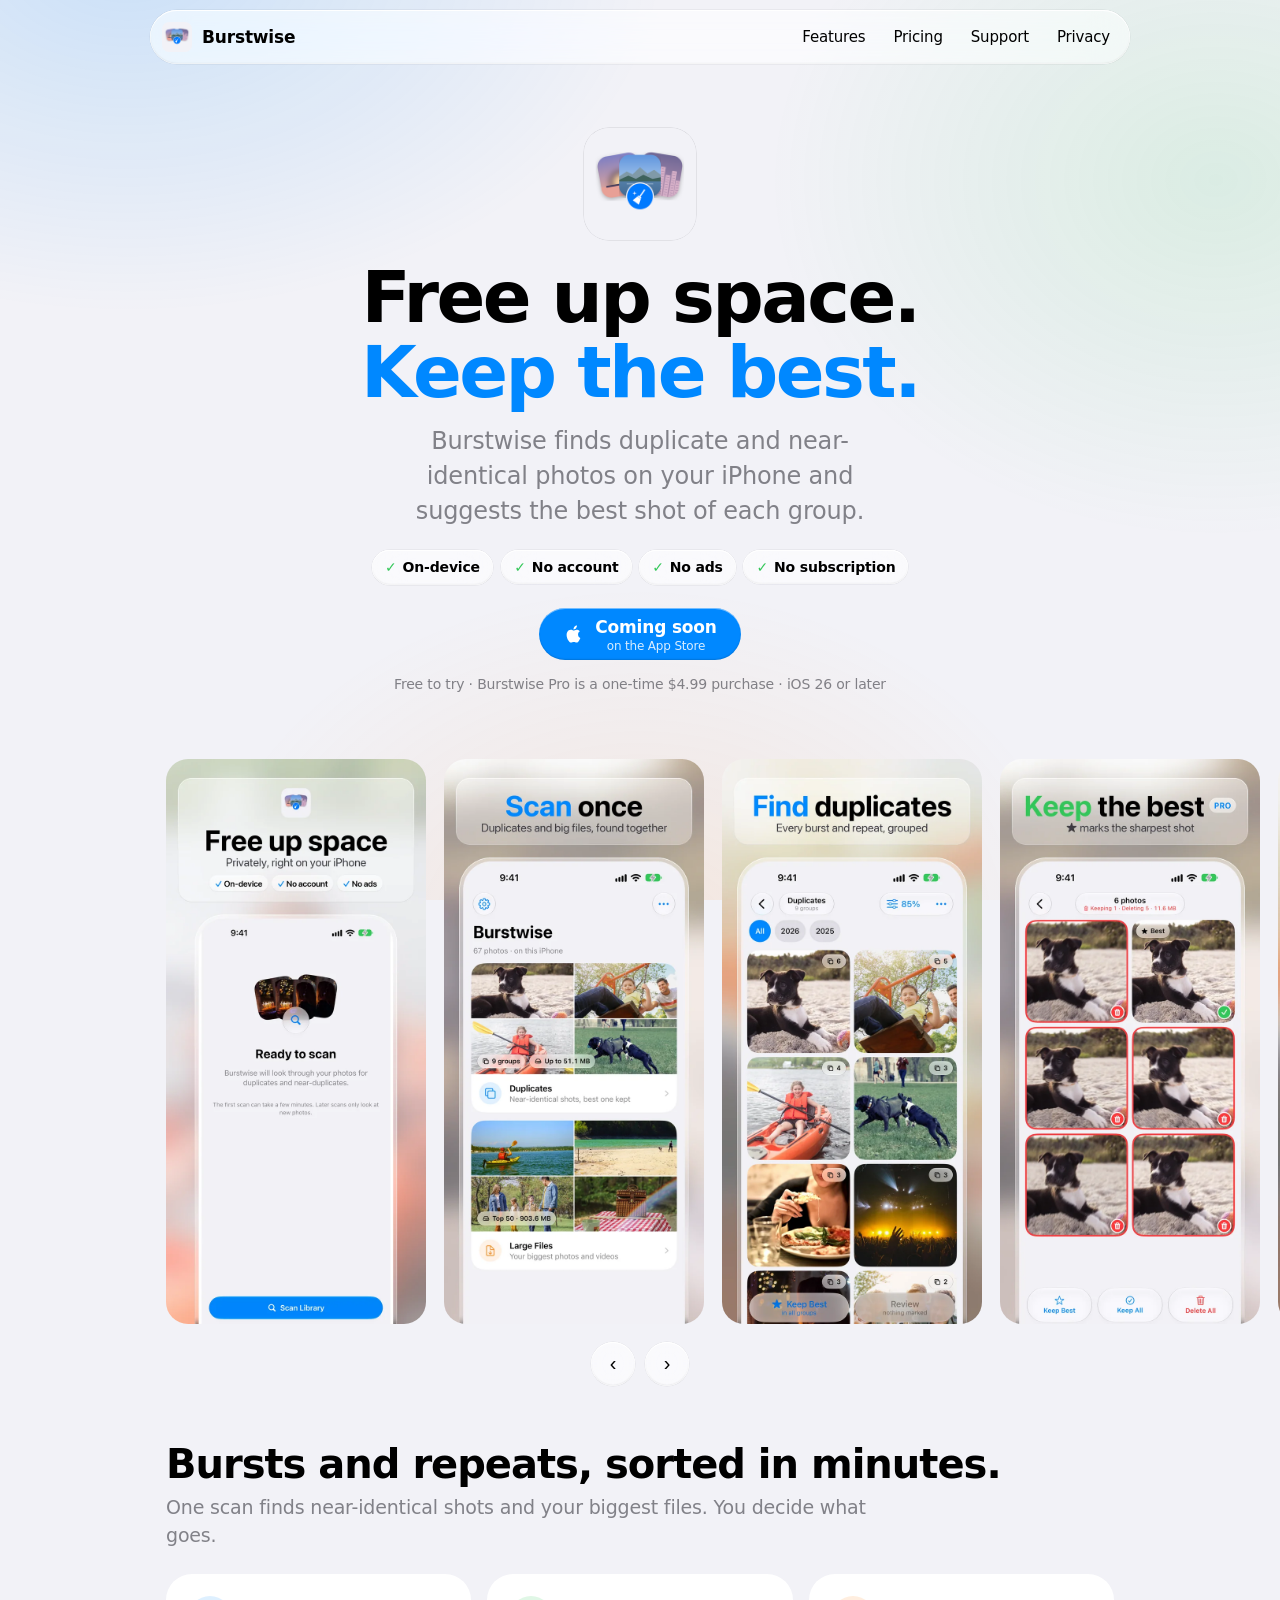
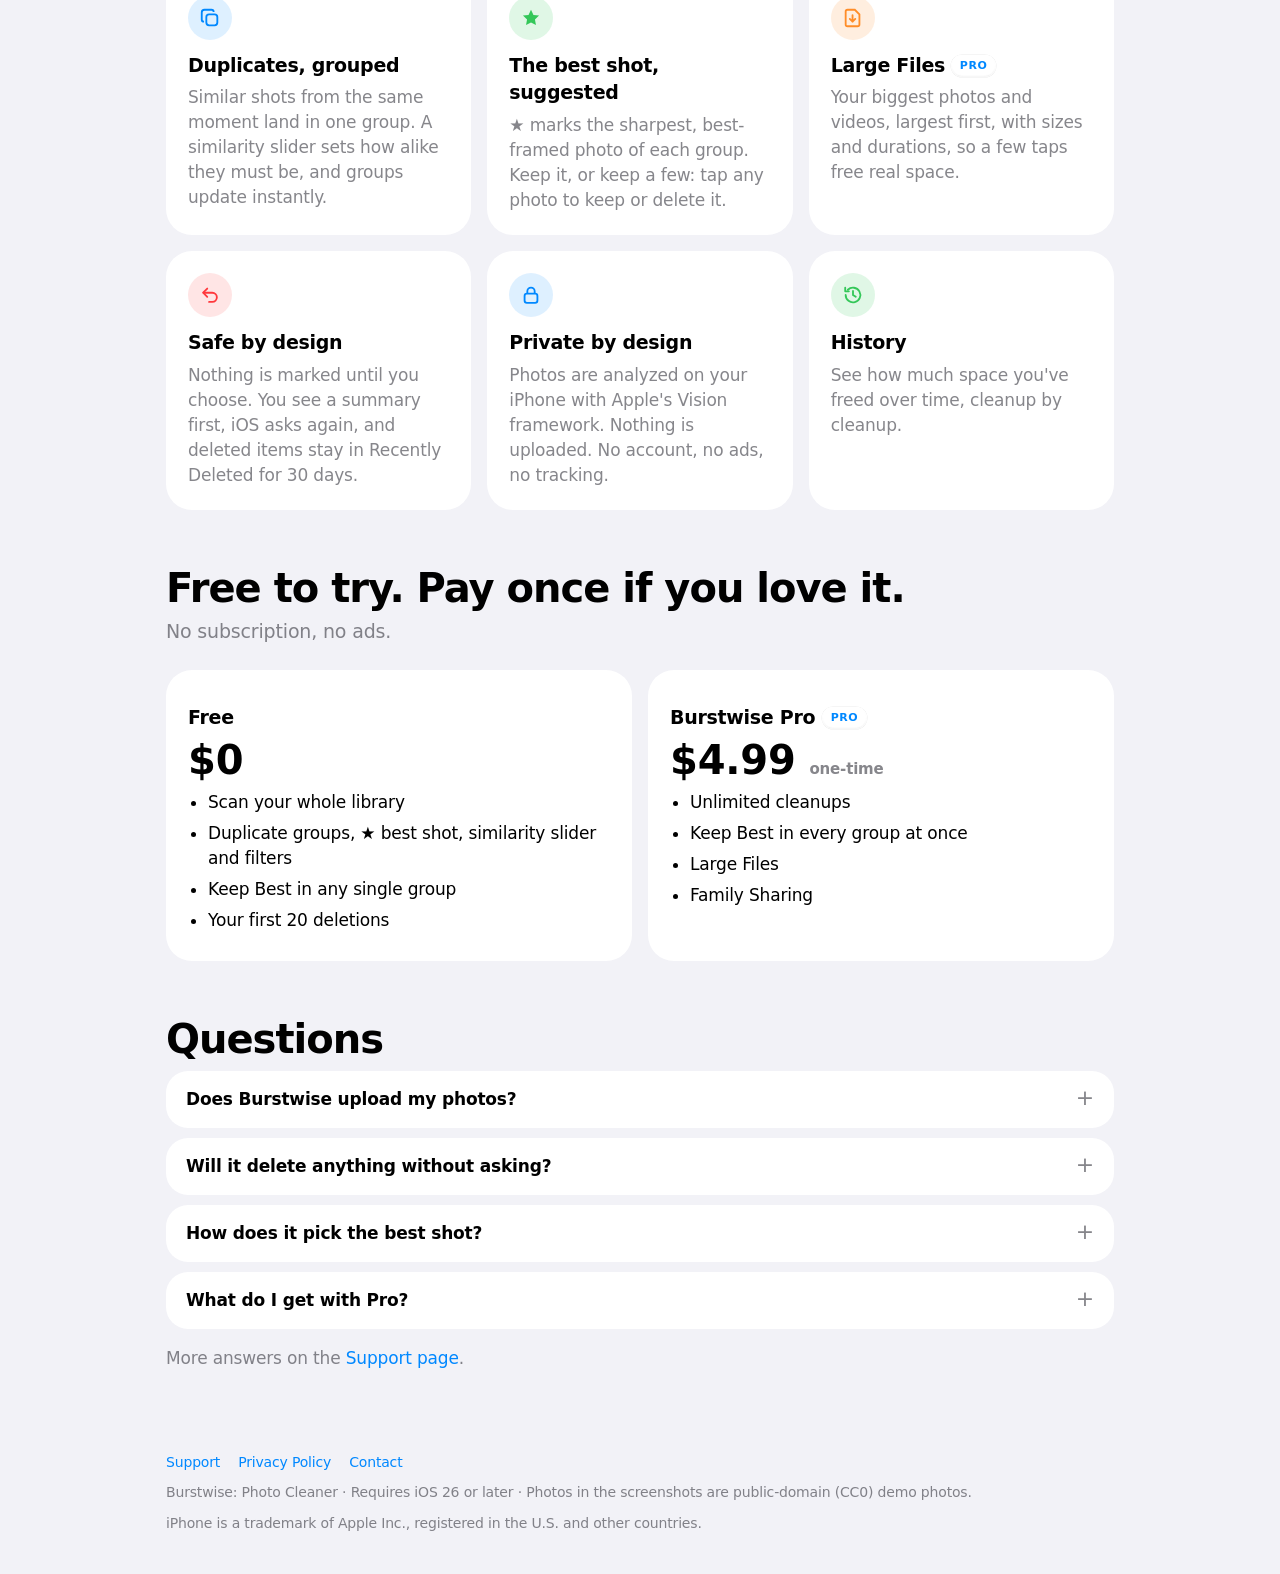
==== index.html @ 7ec39de8 "Site redesign: landing page, iOS 26 style, real app screenshots Co-Authored-By: Claude Opus 5.5 <nor" ====
<!doctype html>
<html lang="en">
<head>
<meta charset="utf-8">
<meta name="viewport" content="width=device-width, initial-scale=1, viewport-fit=cover">
<title>Burstwise: Photo Cleaner for iPhone</title>
<meta name="description" content="Burstwise finds duplicate and near-identical photos on your iPhone, suggests the best shot, and clears out your biggest photos and videos. Everything stays on your device.">
<meta name="theme-color" content="#f2f2f7" media="(prefers-color-scheme: light)">
<meta name="theme-color" content="#000000" media="(prefers-color-scheme: dark)">
<meta property="og:title" content="Burstwise: Photo Cleaner">
<meta property="og:description" content="Free up space: find near-identical shots, keep the best ones, and clear out your biggest photos and videos. Everything stays on your iPhone.">
<meta property="og:image" content="https://bar2133.github.io/burstwise/screenshots/04-best-shot.jpg">
<meta property="og:url" content="https://bar2133.github.io/burstwise/">
<meta name="twitter:card" content="summary_large_image">
<link rel="icon" href="icon.png">
<link rel="apple-touch-icon" href="icon.png">
<link rel="stylesheet" href="style.css">
</head>
<body>

<header class="nav glass">
  <a class="brand" href="#top"><img src="icon.png" alt="">Burstwise</a>
  <nav class="links" aria-label="Sections">
    <a href="#features" class="optional">Features</a>
    <a href="#pricing" class="optional">Pricing</a>
    <a href="support.html">Support</a>
    <a href="privacy.html">Privacy</a>
  </nav>
</header>

<main id="top">
  <div class="wrap hero">
    <img class="icon" src="icon.png" alt="Burstwise app icon" width="112" height="112">
    <h1>Free up space.<br><span class="accent">Keep the best.</span></h1>
    <p class="sub">Burstwise finds duplicate and near-identical photos on your iPhone and suggests the best shot of each group.</p>
    <div class="chips">
      <span class="chip glass"><span class="tick">✓</span>On-device</span>
      <span class="chip glass"><span class="tick">✓</span>No account</span>
      <span class="chip glass"><span class="tick">✓</span>No ads</span>
      <span class="chip glass"><span class="tick">✓</span>No subscription</span>
    </div>
    <div class="cta">
      <!-- Replace with Apple's official "Download on the App Store" badge and the app's App Store link once it's live. -->
      <a class="btn prominent" href="#pricing" aria-label="Coming soon to the App Store">
        <svg viewBox="0 0 24 24" aria-hidden="true"><path fill="currentColor" d="M16.4 12.6c0-2.3 1.9-3.4 2-3.5-1.1-1.6-2.8-1.8-3.4-1.8-1.4-.1-2.8.9-3.5.9-.7 0-1.8-.9-3-.8-1.5 0-3 .9-3.8 2.3-1.6 2.8-.4 7 1.2 9.3.8 1.1 1.7 2.4 2.9 2.3 1.2 0 1.6-.7 3-.7s1.8.7 3 .7c1.3 0 2.1-1.1 2.8-2.3.9-1.3 1.3-2.6 1.3-2.6s-2.5-1-2.5-3.8zM14.2 5.7c.6-.8 1.1-1.8 1-2.9-.9 0-2.1.6-2.7 1.4-.6.7-1.1 1.8-1 2.8 1 .1 2.1-.5 2.7-1.3z"/></svg>
        <span>Coming soon<span class="small">on the App Store</span></span>
      </a>
    </div>
    <p class="price-note">Free to try · Burstwise Pro is a one-time $4.99 purchase · iOS 26 or later</p>
  </div>

  <div class="shots" aria-label="Screenshots">
    <div class="strip" id="strip" tabindex="0">
      <figure><picture><source srcset="screenshots/01-start.webp" type="image/webp"><img src="screenshots/01-start.jpg" alt="Start: private, on-device scan" loading="lazy" width="660" height="1434"></picture></figure>
      <figure><picture><source srcset="screenshots/02-home.webp" type="image/webp"><img src="screenshots/02-home.jpg" alt="Home after a scan: duplicates and large files" loading="lazy" width="660" height="1434"></picture></figure>
      <figure><picture><source srcset="screenshots/03-gallery.webp" type="image/webp"><img src="screenshots/03-gallery.jpg" alt="Duplicates: every burst grouped" loading="lazy" width="660" height="1434"></picture></figure>
      <figure><picture><source srcset="screenshots/04-best-shot.webp" type="image/webp"><img src="screenshots/04-best-shot.jpg" alt="A burst with the sharpest shot marked as best" loading="lazy" width="660" height="1434"></picture></figure>
      <figure><picture><source srcset="screenshots/05-keep-two.webp" type="image/webp"><img src="screenshots/05-keep-two.jpg" alt="Keep more than one photo from a group" loading="lazy" width="660" height="1434"></picture></figure>
      <figure><picture><source srcset="screenshots/06-review.webp" type="image/webp"><img src="screenshots/06-review.jpg" alt="Review summary before deleting" loading="lazy" width="660" height="1434"></picture></figure>
      <figure><picture><source srcset="screenshots/07-large-files.webp" type="image/webp"><img src="screenshots/07-large-files.jpg" alt="Large Files: biggest videos and photos first" loading="lazy" width="660" height="1434"></picture></figure>
      <figure><picture><source srcset="screenshots/08-history.webp" type="image/webp"><img src="screenshots/08-history.jpg" alt="History: space freed over time" loading="lazy" width="660" height="1434"></picture></figure>
    </div>
    <div class="strip-controls">
      <button class="glass" type="button" data-dir="-1" aria-label="Previous screenshots">‹</button>
      <button class="glass" type="button" data-dir="1" aria-label="Next screenshots">›</button>
    </div>
  </div>

  <section id="features" class="wrap">
    <h2>Bursts and repeats, sorted in minutes.</h2>
    <p class="lead">One scan finds near-identical shots and your biggest files. You decide what goes.</p>
    <div class="grid">
      <div class="card">
        <span class="sf blue"><svg viewBox="0 0 24 24" aria-hidden="true"><rect x="8" y="8" width="12" height="12" rx="3" fill="none" stroke="currentColor" stroke-width="2"/><path d="M16 5.5A2.5 2.5 0 0 0 13.5 3H6a3 3 0 0 0-3 3v7.5A2.5 2.5 0 0 0 5.5 16" fill="none" stroke="currentColor" stroke-width="2"/></svg></span>
        <h3>Duplicates, grouped</h3>
        <p>Similar shots from the same moment land in one group. A similarity slider sets how alike they must be, and groups update instantly.</p>
      </div>
      <div class="card">
        <span class="sf green"><svg viewBox="0 0 24 24" aria-hidden="true"><path d="m12 3 2.7 5.6 6.1.8-4.5 4.2 1.1 6.1L12 16.8l-5.4 2.9 1.1-6.1-4.5-4.2 6.1-.8z" fill="currentColor"/></svg></span>
        <h3>The best shot, suggested</h3>
        <p>★ marks the sharpest, best-framed photo of each group. Keep it, or keep a few: tap any photo to keep or delete it.</p>
      </div>
      <div class="card">
        <span class="sf orange"><svg viewBox="0 0 24 24" aria-hidden="true"><path d="M6 3h8l5 5v11a2 2 0 0 1-2 2H6a2 2 0 0 1-2-2V5a2 2 0 0 1 2-2z" fill="none" stroke="currentColor" stroke-width="2"/><path d="M11.5 9v7m-3-3 3 3 3-3" fill="none" stroke="currentColor" stroke-width="2" stroke-linecap="round" stroke-linejoin="round"/></svg></span>
        <h3>Large Files <span class="pro-chip glass">PRO</span></h3>
        <p>Your biggest photos and videos, largest first, with sizes and durations, so a few taps free real space.</p>
      </div>
      <div class="card">
        <span class="sf red"><svg viewBox="0 0 24 24" aria-hidden="true"><path d="M9 5 4.5 9.5 9 14" fill="none" stroke="currentColor" stroke-width="2" stroke-linecap="round" stroke-linejoin="round"/><path d="M5 9.5h9.5a5 5 0 0 1 0 10H11" fill="none" stroke="currentColor" stroke-width="2" stroke-linecap="round"/></svg></span>
        <h3>Safe by design</h3>
        <p>Nothing is marked until you choose. You see a summary first, iOS asks again, and deleted items stay in Recently Deleted for 30 days.</p>
      </div>
      <div class="card">
        <span class="sf blue"><svg viewBox="0 0 24 24" aria-hidden="true"><rect x="5" y="10.5" width="14" height="10" rx="2.5" fill="none" stroke="currentColor" stroke-width="2"/><path d="M8 10.5V8a4 4 0 0 1 8 0v2.5" fill="none" stroke="currentColor" stroke-width="2"/></svg></span>
        <h3>Private by design</h3>
        <p>Photos are analyzed on your iPhone with Apple's Vision framework. Nothing is uploaded. No account, no ads, no tracking.</p>
      </div>
      <div class="card">
        <span class="sf green"><svg viewBox="0 0 24 24" aria-hidden="true"><path d="M4 12a8 8 0 1 0 2.4-5.7" fill="none" stroke="currentColor" stroke-width="2" stroke-linecap="round"/><path d="M3.5 4v4h4" fill="none" stroke="currentColor" stroke-width="2" stroke-linecap="round" stroke-linejoin="round"/><path d="M12 7.5V12l3 2" fill="none" stroke="currentColor" stroke-width="2" stroke-linecap="round"/></svg></span>
        <h3>History</h3>
        <p>See how much space you've freed over time, cleanup by cleanup.</p>
      </div>
    </div>
  </section>

  <section id="pricing" class="wrap">
    <h2>Free to try. Pay once if you love it.</h2>
    <p class="lead">No subscription, no ads.</p>
    <div class="plans">
      <div class="card plan">
        <h3>Free</h3>
        <div class="price">$0</div>
        <ul>
          <li>Scan your whole library</li>
          <li>Duplicate groups, ★ best shot, similarity slider and filters</li>
          <li>Keep Best in any single group</li>
          <li>Your first 20 deletions</li>
        </ul>
      </div>
      <div class="card plan">
        <h3>Burstwise Pro <span class="pro-chip glass">PRO</span></h3>
        <div class="price">$4.99 <span class="per">one-time</span></div>
        <ul>
          <li>Unlimited cleanups</li>
          <li>Keep Best in every group at once</li>
          <li>Large Files</li>
          <li>Family Sharing</li>
        </ul>
      </div>
    </div>
  </section>

  <section id="faq" class="wrap">
    <h2>Questions</h2>
    <details><summary>Does Burstwise upload my photos?</summary><p>No. Everything runs on your iPhone. Burstwise makes no network requests of its own and collects no data. See the <a href="privacy.html">Privacy Policy</a>.</p></details>
    <details><summary>Will it delete anything without asking?</summary><p>No. You see a summary first, then iOS asks you to confirm. Deleted items go to Photos › Recently Deleted for 30 days.</p></details>
    <details><summary>How does it pick the best shot?</summary><p>It prefers favorites, then photos without letterboxing, then the sharper, higher-resolution one. It's only a suggestion (★): you decide what to keep.</p></details>
    <details><summary>What do I get with Pro?</summary><p>A one-time purchase that unlocks unlimited cleanups, Keep Best in every group at once, and Large Files. Restore it on any iPhone with the same Apple Account.</p></details>
    <p class="muted">More answers on the <a href="support.html">Support page</a>.</p>
  </section>
</main>

<footer class="wrap foot">
  <nav aria-label="Footer"><a href="support.html">Support</a><a href="privacy.html">Privacy Policy</a><a href="mailto:bar2133@gmail.com">Contact</a></nav>
  <span>Burstwise: Photo Cleaner · Requires iOS 26 or later · Photos in the screenshots are public-domain (CC0) demo photos.</span>
  <span>iPhone is a trademark of Apple Inc., registered in the U.S. and other countries.</span>
</footer>

<script>
  // Arrow buttons scroll the screenshot strip by one screen width; the strip also scrolls by swipe or keyboard.
  const strip = document.getElementById('strip');
  document.querySelectorAll('.strip-controls button').forEach(b => b.addEventListener('click', () => {
    strip.scrollBy({ left: Number(b.dataset.dir) * strip.clientWidth * 0.8, behavior: matchMedia('(prefers-reduced-motion: reduce)').matches ? 'auto' : 'smooth' });
  }));
</script>
</body>
</html>
---- style.css ----
/* Burstwise site — iOS 26/27 look: system colors, SF Pro (system font on Apple devices), Liquid Glass for the
   floating controls only (nav bar, chips, buttons), content cards solid. Light and dark. */
:root {
  --bg: #f2f2f7;              /* systemGroupedBackground */
  --surface: #ffffff;         /* secondarySystemGroupedBackground */
  --text: #000000;            /* label */
  --muted: rgba(60, 60, 67, .62); /* secondaryLabel */
  --sep: rgba(60, 60, 67, .18);
  --brand: #0088ff; --keep: #34c759; --delete: #ff383c; --warning: #ff8d28; /* iOS 26+ system colors */
  --glass: rgba(255, 255, 255, .58);
  --glass-rim: rgba(255, 255, 255, .9);
  --glass-edge: rgba(0, 0, 0, .08);
  --wash-1: rgba(0, 136, 255, .16); --wash-2: rgba(52, 199, 89, .12); --wash-3: rgba(255, 141, 40, .12);
  --font: -apple-system, BlinkMacSystemFont, "SF Pro Text", "SF Pro Display", "Helvetica Neue", system-ui, sans-serif;
  --rounded: ui-rounded, "SF Pro Rounded", -apple-system, system-ui, sans-serif;
  --r-card: 26px; --r-l: 22px;
  color-scheme: light;
}
@media (prefers-color-scheme: dark) {
  :root {
    --bg: #000000; --surface: #1c1c1e; --text: #ffffff; --muted: rgba(235, 235, 245, .62); --sep: rgba(84, 84, 88, .6);
    --brand: #0091ff; --keep: #30d158; --delete: #ff4245; --warning: #ff9230;
    --glass: rgba(40, 40, 44, .55); --glass-rim: rgba(255, 255, 255, .16); --glass-edge: rgba(0, 0, 0, .5);
    --wash-1: rgba(0, 145, 255, .22); --wash-2: rgba(48, 209, 88, .12); --wash-3: rgba(255, 146, 48, .12);
    color-scheme: dark;
  }
}
* { box-sizing: border-box; }
html { scroll-behavior: smooth; }
@media (prefers-reduced-motion: reduce) { html { scroll-behavior: auto; } }
body {
  margin: 0; background: var(--bg); color: var(--text);
  font: 17px/1.47 var(--font); letter-spacing: -.01em; -webkit-font-smoothing: antialiased;
}
/* soft colour behind the page so the glass has something to refract */
body::before {
  content: ""; position: fixed; inset: 0; z-index: -1; pointer-events: none;
  background:
    radial-gradient(60vmax 40vmax at 10% -5%, var(--wash-1), transparent 70%),
    radial-gradient(50vmax 40vmax at 95% 20%, var(--wash-2), transparent 70%),
    radial-gradient(50vmax 40vmax at 50% 105%, var(--wash-3), transparent 70%);
}
a { color: var(--brand); text-decoration: none; }
a:hover { text-decoration: underline; }
:focus-visible { outline: 3px solid var(--brand); outline-offset: 3px; border-radius: 8px; }
img { max-width: 100%; display: block; }

/* Liquid Glass: translucent blur, bright rim, darker edge, no drop shadow */
.glass {
  background: var(--glass);
  -webkit-backdrop-filter: blur(18px) saturate(180%); backdrop-filter: blur(18px) saturate(180%);
  box-shadow: inset 0 1px .5px var(--glass-rim), inset 0 0 0 .5px var(--glass-rim), inset 0 -1px 1.5px var(--glass-edge), 0 0 0 .5px var(--glass-edge);
}

/* floating nav bar */
.nav {
  position: sticky; top: max(10px, env(safe-area-inset-top)); z-index: 10;
  margin: 10px auto 0; width: min(980px, calc(100% - 24px));
  display: flex; align-items: center; gap: 12px; padding: 8px 8px 8px 12px; border-radius: 999px;
}
.nav .brand { display: flex; align-items: center; gap: 10px; color: var(--text); font-weight: 600; }
.nav .brand img { width: 30px; height: 30px; border-radius: 7px; }
.nav .links { margin-left: auto; display: flex; gap: 4px; flex-wrap: wrap; justify-content: flex-end; }
.nav .links a { color: var(--text); font-size: 15px; padding: 8px 12px; border-radius: 999px; }
.nav .links a:hover { background: var(--sep); text-decoration: none; }
@media (max-width: 560px) { .nav .links a.optional { display: none; } }

.wrap { width: min(980px, 100%); margin: 0 auto; padding-left: max(16px, env(safe-area-inset-left)); padding-right: max(16px, env(safe-area-inset-right)); }

/* hero */
.hero { text-align: center; padding-block: 64px 24px; display: grid; justify-items: center; gap: 14px; }
.hero .icon { width: 112px; height: 112px; border-radius: 25px; box-shadow: 0 0 0 .5px var(--sep); }
.hero h1 { font-size: clamp(44px, 9vw, 72px); line-height: 1.04; margin: 6px 0 0; letter-spacing: -.035em; font-weight: 700; text-wrap: balance; }
.hero h1 .accent { color: var(--brand); }
.hero .sub { font-size: clamp(19px, 3.2vw, 24px); color: var(--muted); margin: 0; max-width: 34ch; text-wrap: balance; }
.chips { display: flex; gap: 8px; flex-wrap: wrap; justify-content: center; margin-top: 6px; }
.chip { display: inline-flex; align-items: center; gap: 6px; padding: 7px 13px; border-radius: 999px; font-size: 14px; font-weight: 600; }
.chip .tick { color: var(--keep); }
.cta { display: flex; gap: 12px; flex-wrap: wrap; justify-content: center; margin-top: 10px; }
.btn { display: inline-flex; align-items: center; gap: 10px; min-height: 52px; padding: 0 24px; border-radius: 999px; font-weight: 600; font-size: 17px; color: var(--text); }
.btn:hover { text-decoration: none; }
.btn.prominent { background: var(--brand); color: #fff; box-shadow: inset 0 1px .5px rgba(255,255,255,.45), inset 0 -1px 1.5px rgba(0,0,0,.15); }
.btn .small { display: block; font-size: 12px; font-weight: 500; opacity: .85; line-height: 1.1; }
.btn svg { width: 22px; height: 22px; flex: none; }
.price-note { font-size: 14px; color: var(--muted); margin: 0; }

/* screenshot strip */
.shots { margin: 36px 0 8px; }
.strip {
  display: grid; grid-auto-flow: column; grid-auto-columns: clamp(200px, 26vw, 260px); gap: 18px;
  overflow-x: auto; scroll-snap-type: x mandatory; padding: 4px max(16px, calc((100vw - 980px) / 2 + 16px)) 18px;
  scrollbar-width: none;
}
.strip::-webkit-scrollbar { display: none; }
.strip figure { margin: 0; scroll-snap-align: center; }
.strip img { width: 100%; height: auto; aspect-ratio: 660 / 1434; border-radius: var(--r-l); background: var(--surface); }
.strip figcaption { font-size: 13px; color: var(--muted); text-align: center; margin-top: 8px; }
.strip-controls { display: flex; justify-content: center; gap: 10px; }
.strip-controls button { width: 44px; height: 44px; border-radius: 50%; border: 0; color: var(--text); font-size: 20px; cursor: pointer; }

/* sections */
section { padding-block: 48px 8px; }
h2 { font-size: clamp(28px, 5vw, 40px); line-height: 1.1; letter-spacing: -.025em; margin: 0 0 8px; text-wrap: balance; }
.lead { color: var(--muted); margin: 0 0 24px; max-width: 60ch; font-size: 19px; }
.grid { display: grid; grid-template-columns: repeat(auto-fit, minmax(260px, 1fr)); gap: 16px; }
.card { background: var(--surface); border-radius: var(--r-card); padding: 22px; min-width: 0; }
.card h3 { margin: 12px 0 6px; font-size: 19px; letter-spacing: -.015em; }
.card p { margin: 0; color: var(--muted); }
.card ul { margin: 8px 0 0; padding-left: 20px; }
.card li { margin: 6px 0; }
.sf { width: 44px; height: 44px; border-radius: 50%; display: grid; place-items: center; }
.sf svg { width: 22px; height: 22px; }
.sf.blue { color: var(--brand); background: color-mix(in srgb, var(--brand) 13%, transparent); }
.sf.green { color: var(--keep); background: color-mix(in srgb, var(--keep) 15%, transparent); }
.sf.orange { color: var(--warning); background: color-mix(in srgb, var(--warning) 15%, transparent); }
.sf.red { color: var(--delete); background: color-mix(in srgb, var(--delete) 13%, transparent); }

/* Free vs Pro */
.plans { display: grid; grid-template-columns: repeat(auto-fit, minmax(260px, 1fr)); gap: 16px; }
.plan .price { font: 700 40px/1.1 var(--rounded); margin: 6px 0 2px; font-variant-numeric: tabular-nums; }
.plan .per { color: var(--muted); font-size: 15px; }
.pro-chip { display: inline-block; font-size: 11px; font-weight: 700; letter-spacing: .05em; color: var(--brand); padding: 3px 9px; border-radius: 999px; vertical-align: middle; }

/* FAQ */
details { background: var(--surface); border-radius: var(--r-l); padding: 0 20px; margin: 10px 0; }
summary { cursor: pointer; padding: 16px 0; font-weight: 600; list-style: none; display: flex; justify-content: space-between; gap: 12px; }
summary::-webkit-details-marker { display: none; }
summary::after { content: "+"; color: var(--muted); font-weight: 400; font-size: 22px; line-height: 1; }
details[open] summary::after { content: "–"; }
details p { margin: 0 0 16px; color: var(--muted); }

/* footer */
.foot { padding-block: 56px 40px; color: var(--muted); font-size: 14px; display: grid; gap: 10px; }
.foot nav { display: flex; gap: 18px; flex-wrap: wrap; }

/* document pages (privacy, support) */
.doc { width: min(720px, 100%); margin: 0 auto; padding: 28px max(16px, env(safe-area-inset-right)) 48px max(16px, env(safe-area-inset-left)); }
.doc header { display: flex; align-items: center; gap: 14px; margin: 18px 0 6px; }
.doc header img { width: 56px; height: 56px; border-radius: 13px; }
.doc h1 { font-size: 34px; line-height: 1.15; margin: 0; letter-spacing: -.02em; }
.doc h2 { font-size: 22px; margin: 32px 0 8px; }
.doc h3 { font-size: 18px; margin: 24px 0 6px; }
.doc p, .doc li { margin: 8px 0; }
.doc .muted, .muted { color: var(--muted); }
.doc .card { margin: 16px 0; }
.doc > nav { display: flex; gap: 18px; flex-wrap: wrap; margin: 32px 0 0; }
.doc footer { margin-top: 40px; font-size: 14px; color: var(--muted); }
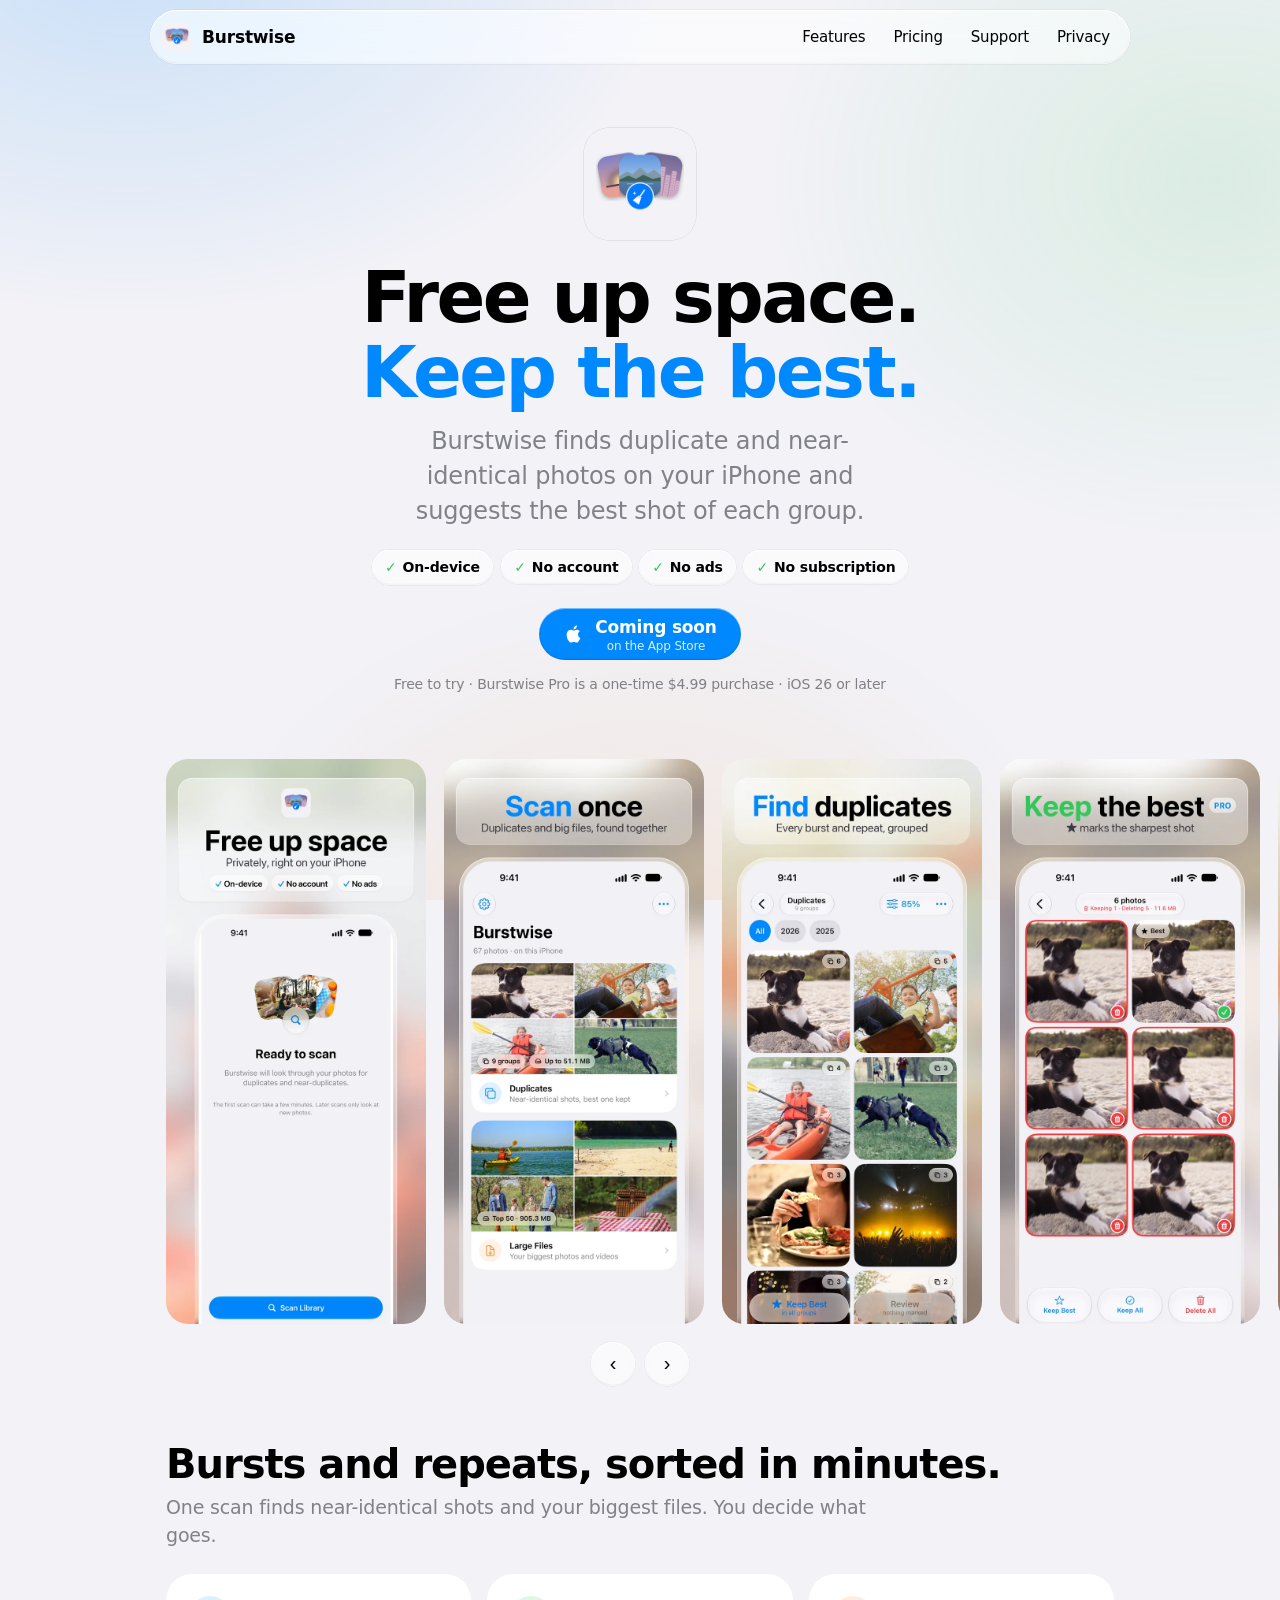
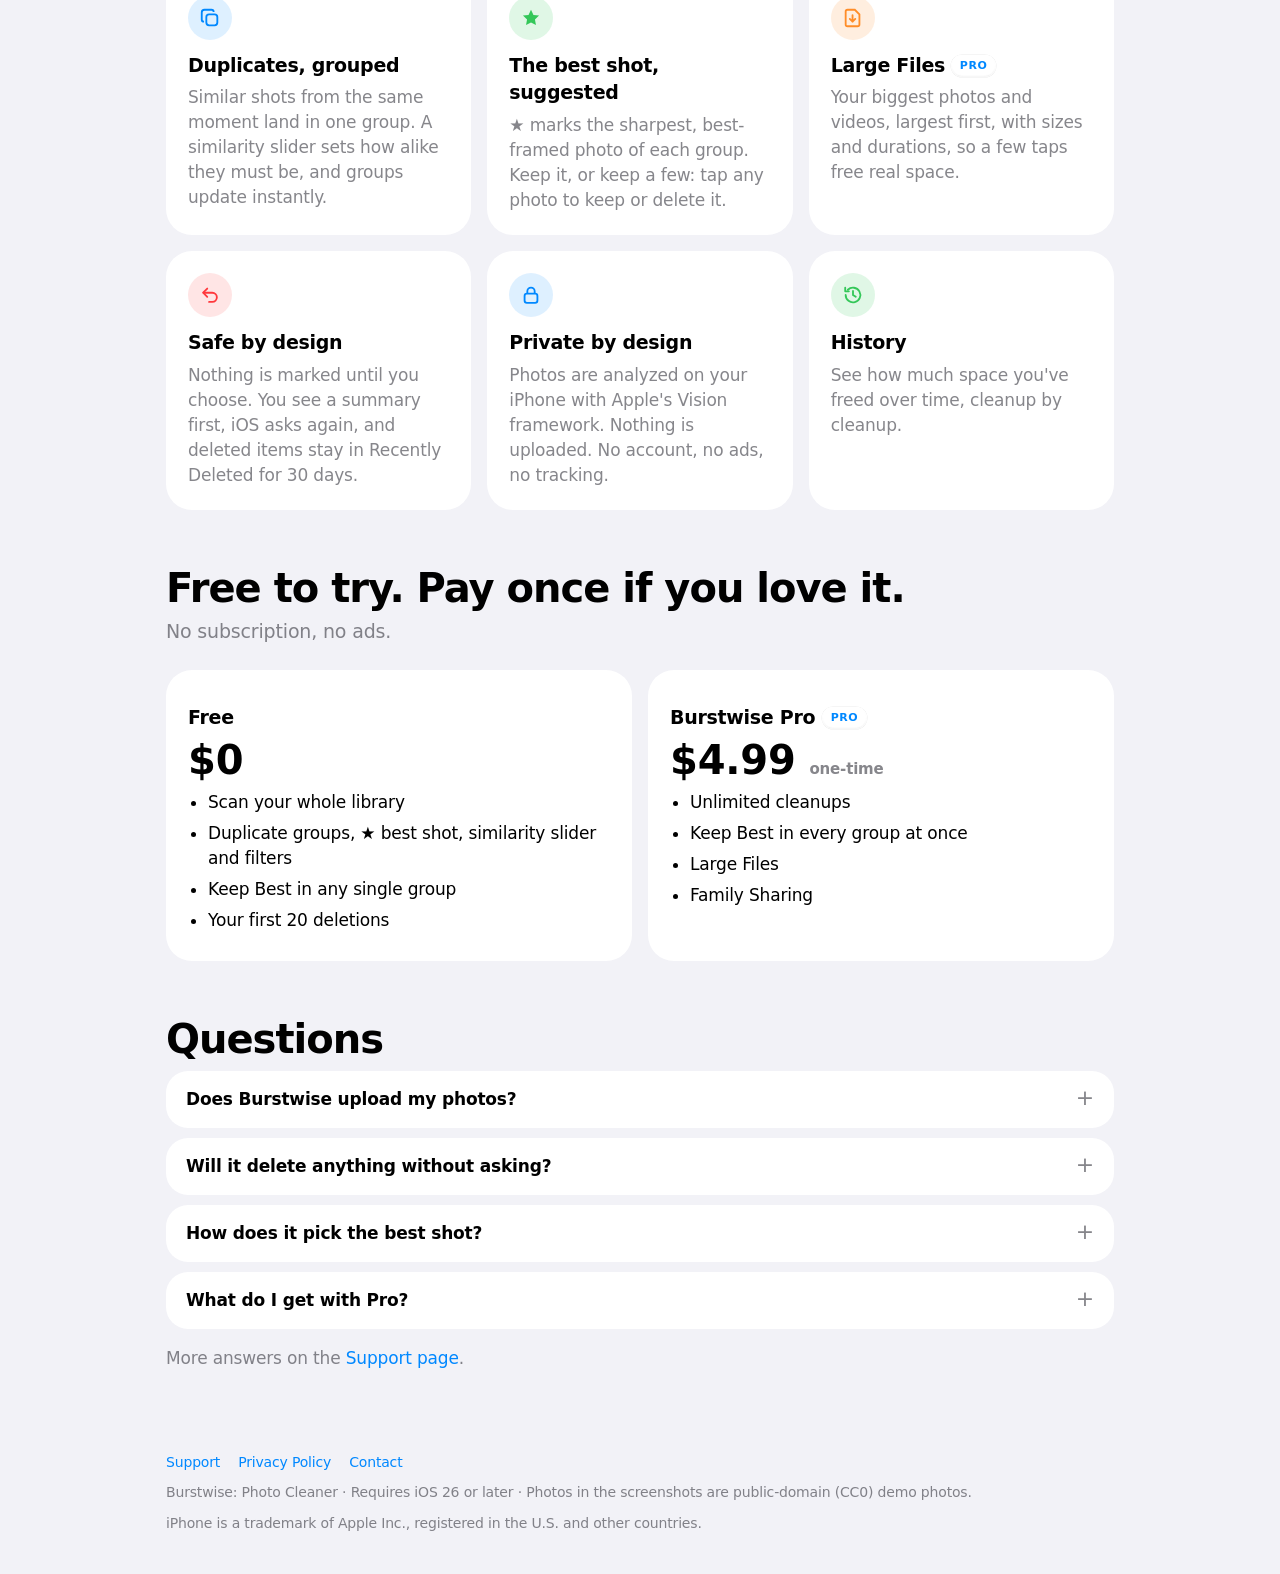
==== commit 5cfb7904: "Link-preview image (og-image.png, 1200×630) and Open Graph tags on all pages Co-Authored-By: Claude " ====
--- a/index.html
+++ b/index.html
@@ -9,7 +9,13 @@
 <meta name="theme-color" content="#000000" media="(prefers-color-scheme: dark)">
 <meta property="og:title" content="Burstwise: Photo Cleaner">
 <meta property="og:description" content="Free up space: find near-identical shots, keep the best ones, and clear out your biggest photos and videos. Everything stays on your iPhone.">
-<meta property="og:image" content="https://bar2133.github.io/burstwise/screenshots/04-best-shot.jpg">
+<meta property="og:image" content="https://bar2133.github.io/burstwise/og-image.png">
+<meta property="og:image:width" content="1200">
+<meta property="og:image:height" content="630">
+<meta property="og:image:alt" content="Burstwise: Photo Cleaner app icon and screenshots">
+<meta property="og:type" content="website">
+<meta property="og:site_name" content="Burstwise">
+<meta name="twitter:image" content="https://bar2133.github.io/burstwise/og-image.png">
 <meta property="og:url" content="https://bar2133.github.io/burstwise/">
 <meta name="twitter:card" content="summary_large_image">
 <link rel="icon" href="icon.png">
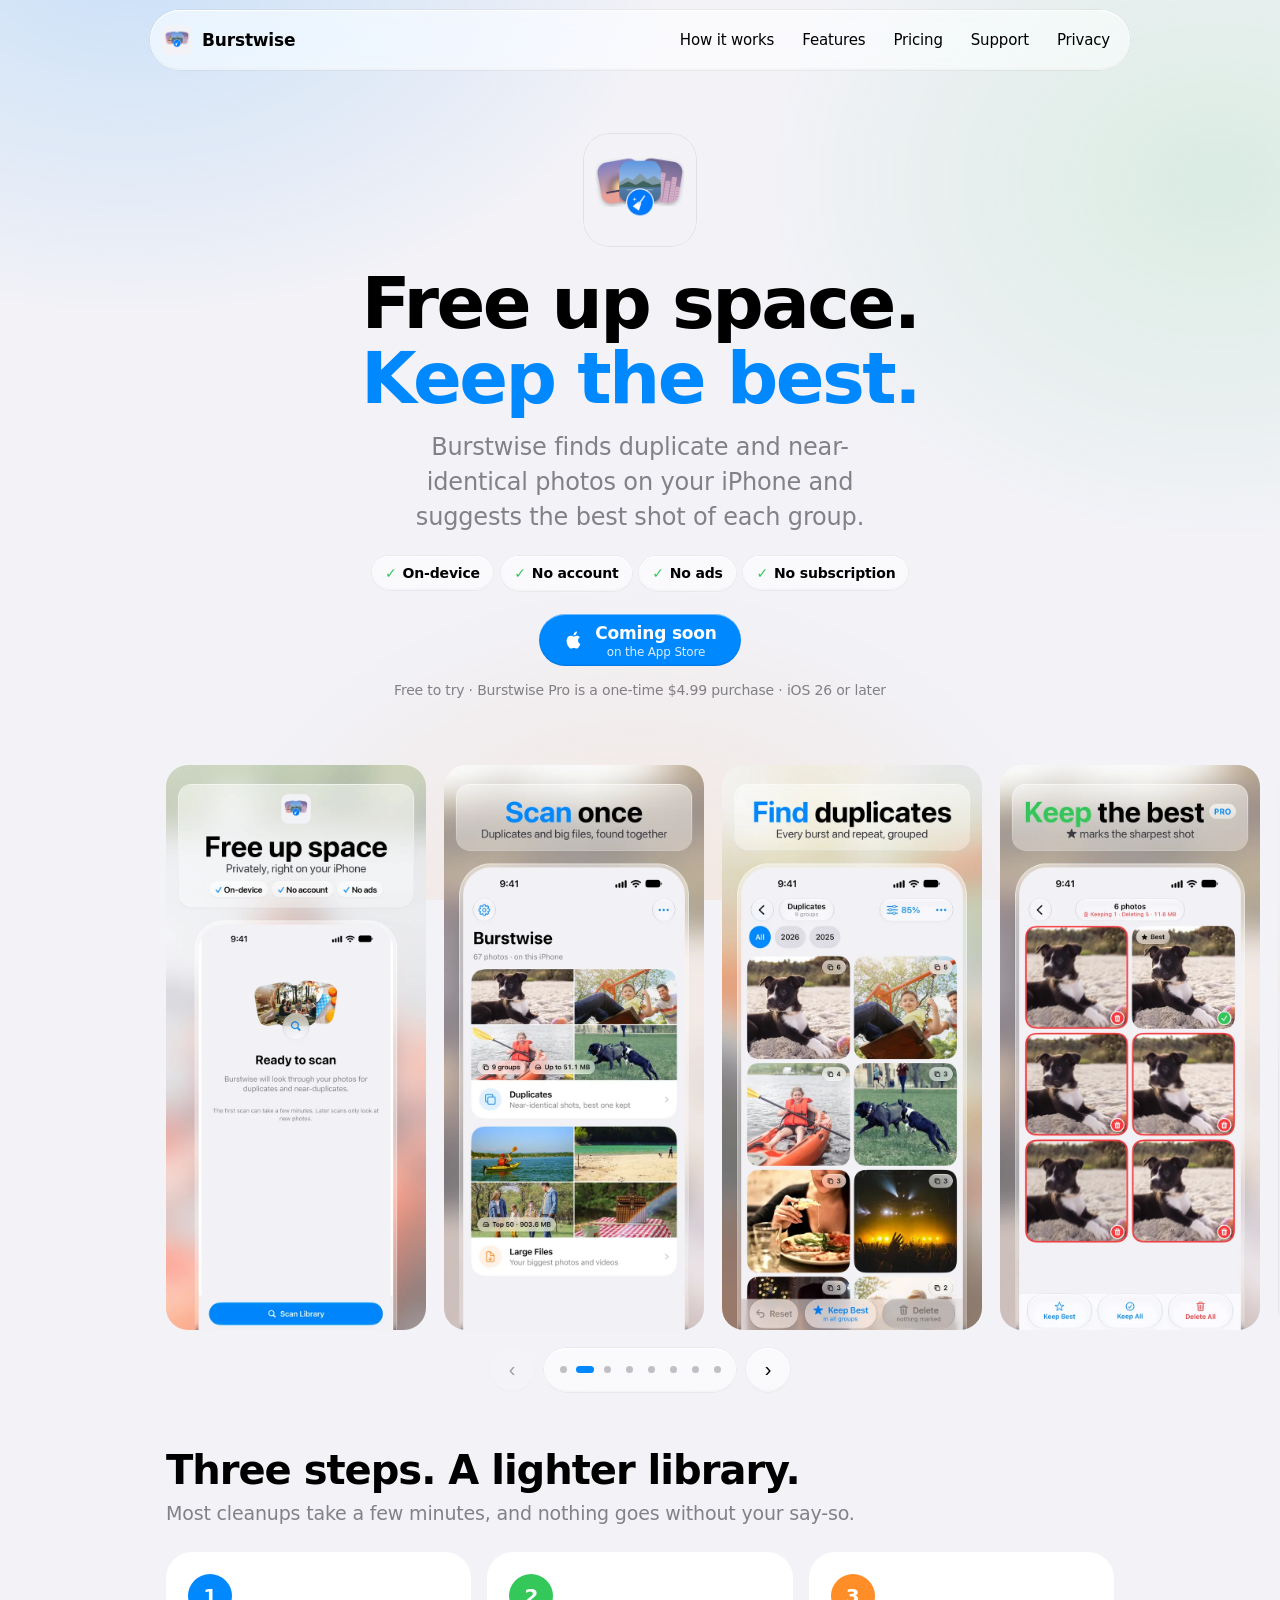
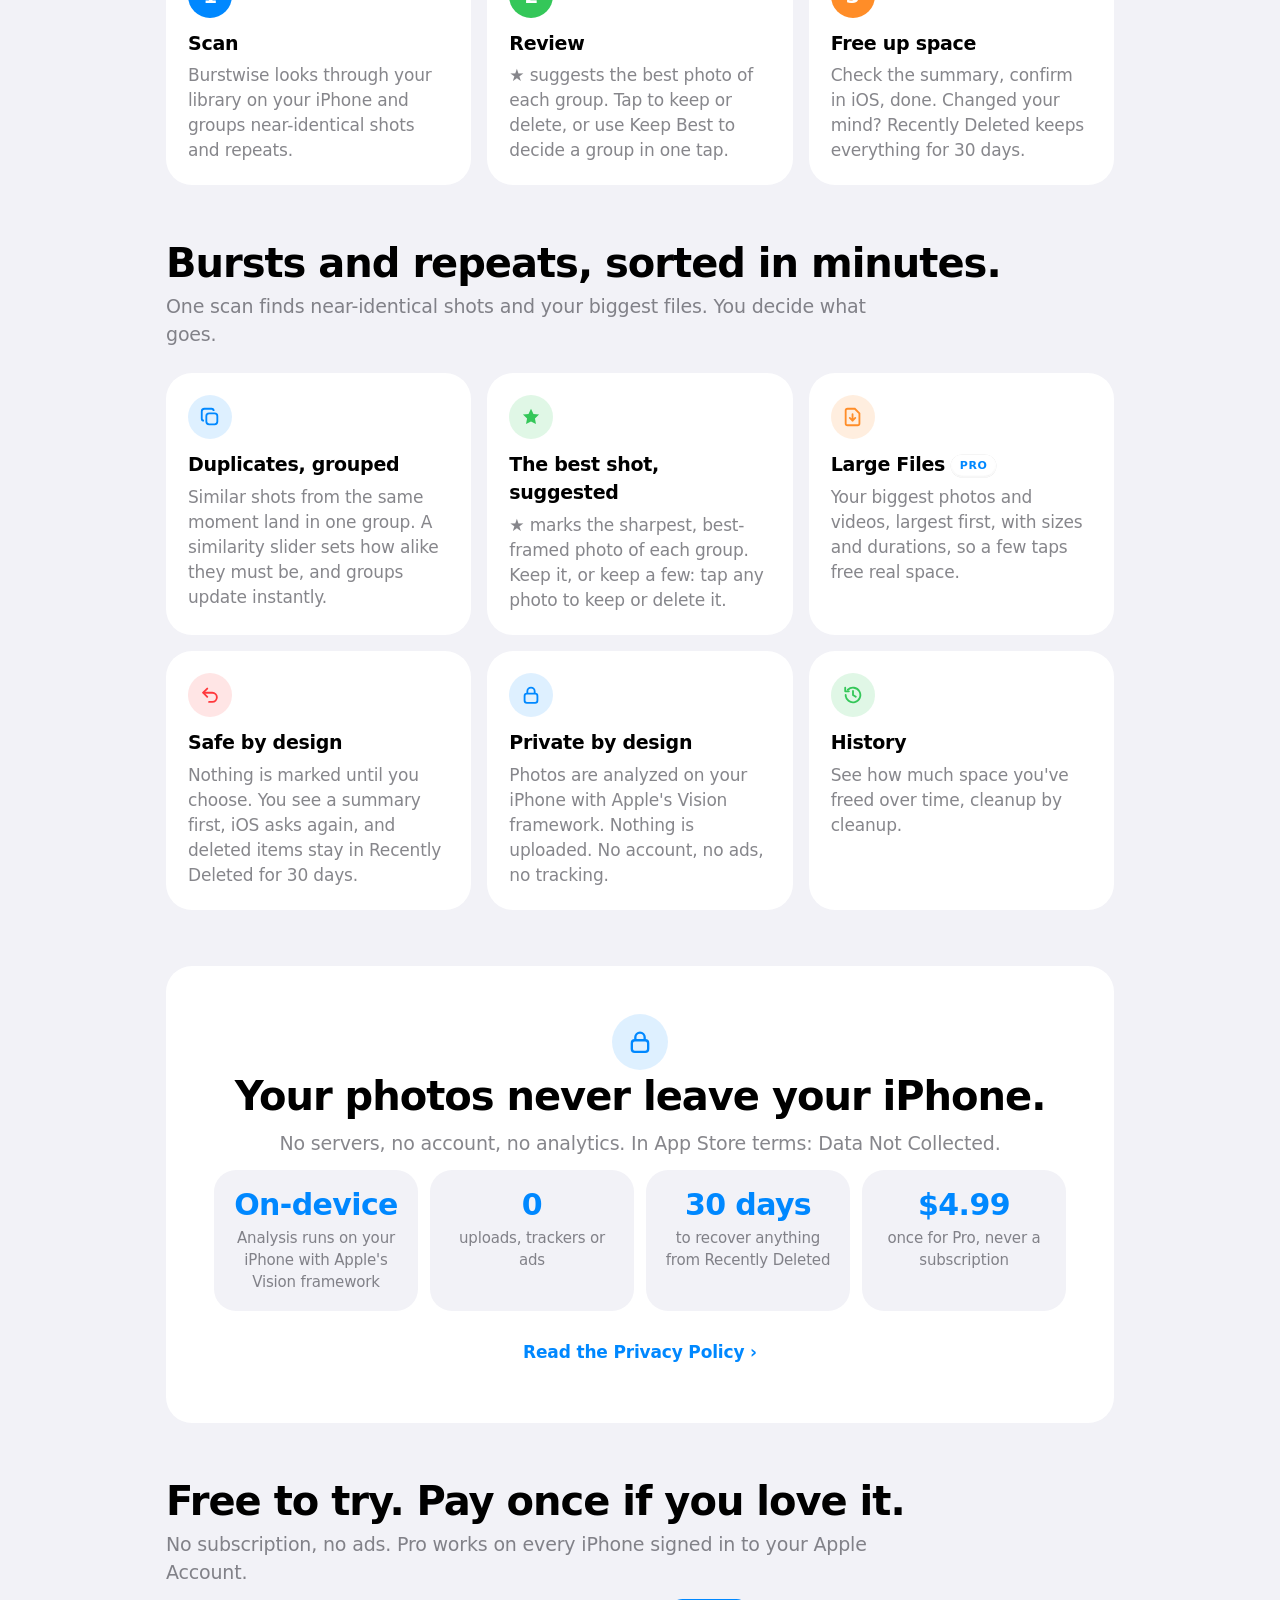
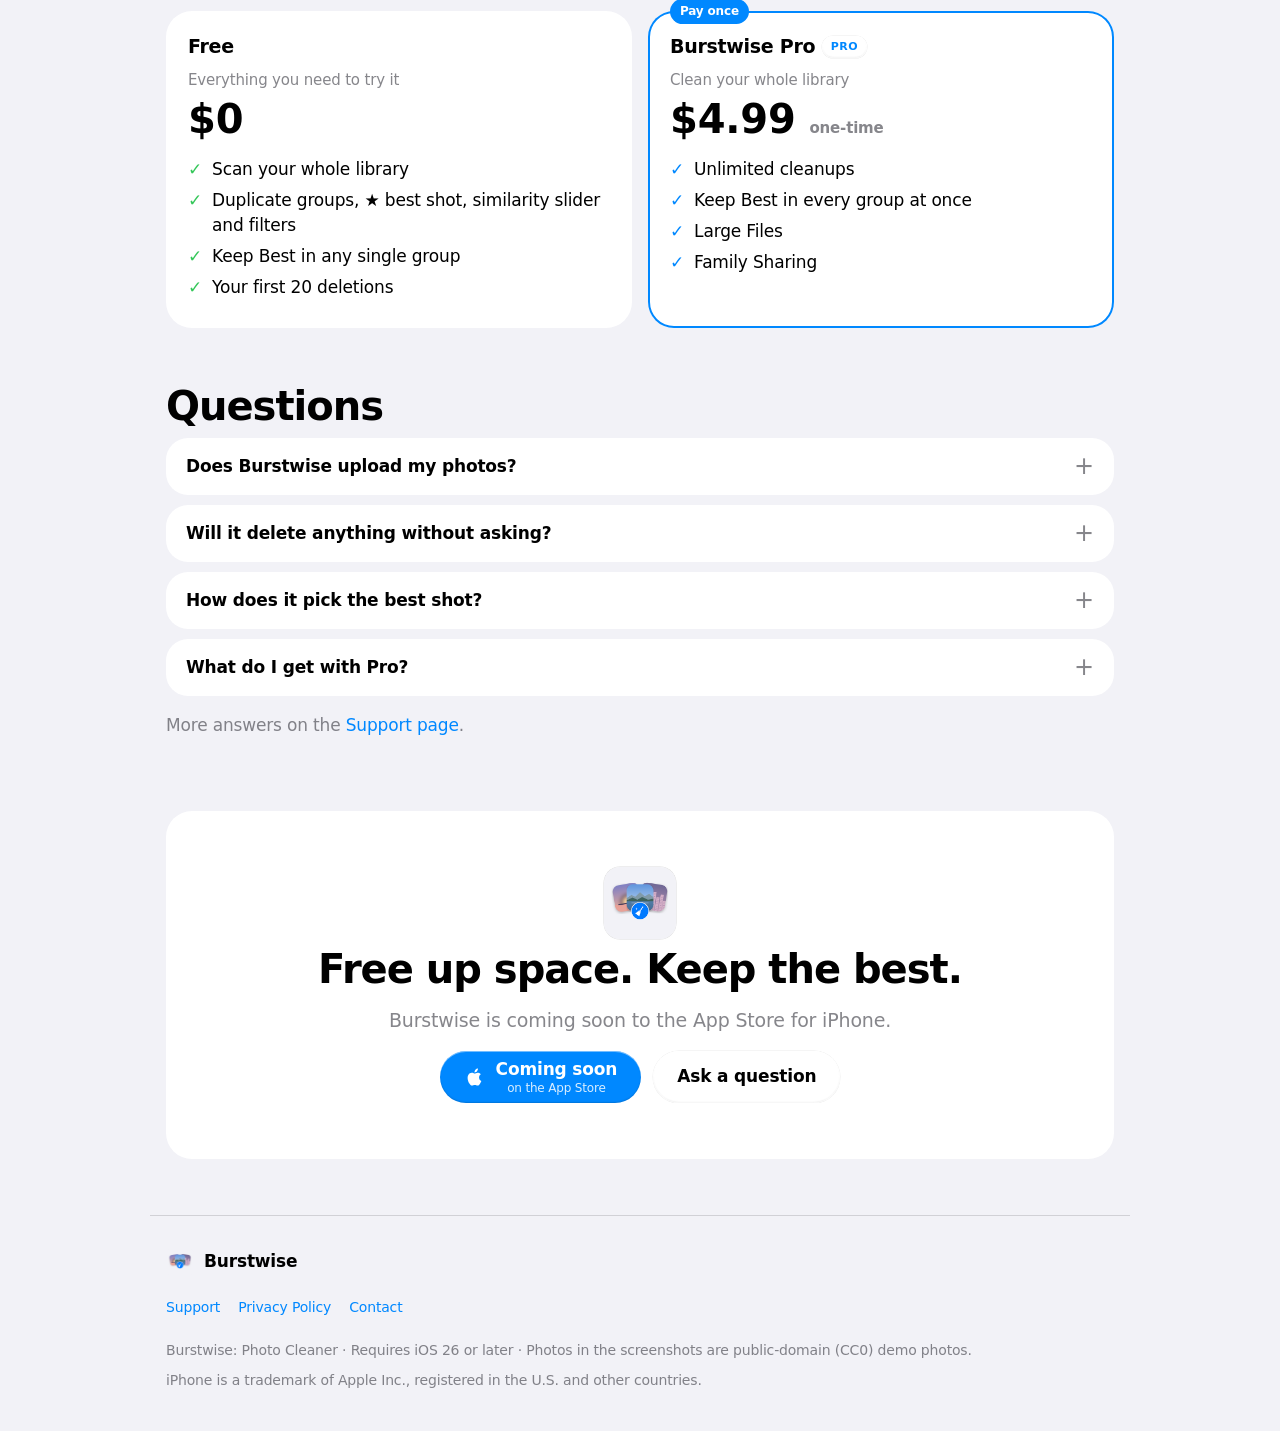
==== commit 85b29bb5: "Site from burstwise-ios ee21020" ====
--- a/index.html
+++ b/index.html
@@ -27,6 +27,7 @@
 <header class="nav glass">
   <a class="brand" href="#top"><img src="icon.png" alt="">Burstwise</a>
   <nav class="links" aria-label="Sections">
+    <a href="#how" class="optional">How it works</a>
     <a href="#features" class="optional">Features</a>
     <a href="#pricing" class="optional">Pricing</a>
     <a href="support.html">Support</a>
@@ -57,9 +58,9 @@
 
   <div class="shots" aria-label="Screenshots">
     <div class="strip" id="strip" tabindex="0">
-      <figure><picture><source srcset="screenshots/01-start.webp" type="image/webp"><img src="screenshots/01-start.jpg" alt="Start: private, on-device scan" loading="lazy" width="660" height="1434"></picture></figure>
-      <figure><picture><source srcset="screenshots/02-home.webp" type="image/webp"><img src="screenshots/02-home.jpg" alt="Home after a scan: duplicates and large files" loading="lazy" width="660" height="1434"></picture></figure>
-      <figure><picture><source srcset="screenshots/03-gallery.webp" type="image/webp"><img src="screenshots/03-gallery.jpg" alt="Duplicates: every burst grouped" loading="lazy" width="660" height="1434"></picture></figure>
+      <figure><picture><source srcset="screenshots/01-start.webp" type="image/webp"><img src="screenshots/01-start.jpg" alt="Start: private, on-device scan" width="660" height="1434"></picture></figure>
+      <figure><picture><source srcset="screenshots/02-home.webp" type="image/webp"><img src="screenshots/02-home.jpg" alt="Home after a scan: duplicates and large files" width="660" height="1434"></picture></figure>
+      <figure><picture><source srcset="screenshots/03-gallery.webp" type="image/webp"><img src="screenshots/03-gallery.jpg" alt="Duplicates: every burst grouped" width="660" height="1434"></picture></figure>
       <figure><picture><source srcset="screenshots/04-best-shot.webp" type="image/webp"><img src="screenshots/04-best-shot.jpg" alt="A burst with the sharpest shot marked as best" loading="lazy" width="660" height="1434"></picture></figure>
       <figure><picture><source srcset="screenshots/05-keep-two.webp" type="image/webp"><img src="screenshots/05-keep-two.jpg" alt="Keep more than one photo from a group" loading="lazy" width="660" height="1434"></picture></figure>
       <figure><picture><source srcset="screenshots/06-review.webp" type="image/webp"><img src="screenshots/06-review.jpg" alt="Review summary before deleting" loading="lazy" width="660" height="1434"></picture></figure>
@@ -67,10 +68,33 @@
       <figure><picture><source srcset="screenshots/08-history.webp" type="image/webp"><img src="screenshots/08-history.jpg" alt="History: space freed over time" loading="lazy" width="660" height="1434"></picture></figure>
     </div>
     <div class="strip-controls">
-      <button class="glass" type="button" data-dir="-1" aria-label="Previous screenshots">‹</button>
-      <button class="glass" type="button" data-dir="1" aria-label="Next screenshots">›</button>
+      <button class="glass arrow" type="button" data-dir="-1" aria-label="Previous screenshots">‹</button>
+      <div class="dots glass" id="dots" role="group" aria-label="Go to screenshot"></div>
+      <button class="glass arrow" type="button" data-dir="1" aria-label="Next screenshots">›</button>
     </div>
   </div>
+
+  <section id="how" class="wrap">
+    <h2>Three steps. A lighter library.</h2>
+    <p class="lead">Most cleanups take a few minutes, and nothing goes without your say-so.</p>
+    <ol class="steps">
+      <li class="card">
+        <span class="num">1</span>
+        <h3>Scan</h3>
+        <p>Burstwise looks through your library on your iPhone and groups near-identical shots and repeats.</p>
+      </li>
+      <li class="card">
+        <span class="num">2</span>
+        <h3>Review</h3>
+        <p>★ suggests the best photo of each group. Tap to keep or delete, or use Keep Best to decide a group in one tap.</p>
+      </li>
+      <li class="card">
+        <span class="num">3</span>
+        <h3>Free up space</h3>
+        <p>Check the summary, confirm in iOS, done. Changed your mind? Recently Deleted keeps everything for 30 days.</p>
+      </li>
+    </ol>
+  </section>
 
   <section id="features" class="wrap">
     <h2>Bursts and repeats, sorted in minutes.</h2>
@@ -109,24 +133,42 @@
     </div>
   </section>
 
+  <section id="privacy" class="wrap">
+    <div class="card band">
+      <span class="sf blue big"><svg viewBox="0 0 24 24" aria-hidden="true"><rect x="5" y="10.5" width="14" height="10" rx="2.5" fill="none" stroke="currentColor" stroke-width="2"/><path d="M8 10.5V8a4 4 0 0 1 8 0v2.5" fill="none" stroke="currentColor" stroke-width="2"/></svg></span>
+      <h2>Your photos never leave your iPhone.</h2>
+      <p class="lead">No servers, no account, no analytics. In App Store terms: Data Not Collected.</p>
+      <dl class="stats">
+        <div><dt>On-device</dt><dd>Analysis runs on your iPhone with Apple's Vision framework</dd></div>
+        <div><dt>0</dt><dd>uploads, trackers or ads</dd></div>
+        <div><dt>30 days</dt><dd>to recover anything from Recently Deleted</dd></div>
+        <div><dt>$4.99</dt><dd>once for Pro, never a subscription</dd></div>
+      </dl>
+      <a class="more" href="privacy.html">Read the Privacy Policy ›</a>
+    </div>
+  </section>
+
   <section id="pricing" class="wrap">
     <h2>Free to try. Pay once if you love it.</h2>
-    <p class="lead">No subscription, no ads.</p>
+    <p class="lead">No subscription, no ads. Pro works on every iPhone signed in to your Apple Account.</p>
     <div class="plans">
       <div class="card plan">
         <h3>Free</h3>
+        <p class="plan-sub">Everything you need to try it</p>
         <div class="price">$0</div>
-        <ul>
+        <ul class="ticks">
           <li>Scan your whole library</li>
           <li>Duplicate groups, ★ best shot, similarity slider and filters</li>
           <li>Keep Best in any single group</li>
           <li>Your first 20 deletions</li>
         </ul>
       </div>
-      <div class="card plan">
+      <div class="card plan pro">
+        <span class="badge">Pay once</span>
         <h3>Burstwise Pro <span class="pro-chip glass">PRO</span></h3>
+        <p class="plan-sub">Clean your whole library</p>
         <div class="price">$4.99 <span class="per">one-time</span></div>
-        <ul>
+        <ul class="ticks">
           <li>Unlimited cleanups</li>
           <li>Keep Best in every group at once</li>
           <li>Large Files</li>
@@ -144,20 +186,65 @@
     <details><summary>What do I get with Pro?</summary><p>A one-time purchase that unlocks unlimited cleanups, Keep Best in every group at once, and Large Files. Restore it on any iPhone with the same Apple Account.</p></details>
     <p class="muted">More answers on the <a href="support.html">Support page</a>.</p>
   </section>
+
+  <section class="wrap">
+    <div class="card cta-band">
+      <img src="icon.png" alt="" width="72" height="72">
+      <h2>Free up space. Keep the best.</h2>
+      <p class="lead">Burstwise is coming soon to the App Store for iPhone.</p>
+      <div class="cta">
+        <span class="btn prominent" aria-label="Coming soon to the App Store">
+          <svg viewBox="0 0 24 24" aria-hidden="true"><path fill="currentColor" d="M16.4 12.6c0-2.3 1.9-3.4 2-3.5-1.1-1.6-2.8-1.8-3.4-1.8-1.4-.1-2.8.9-3.5.9-.7 0-1.8-.9-3-.8-1.5 0-3 .9-3.8 2.3-1.6 2.8-.4 7 1.2 9.3.8 1.1 1.7 2.4 2.9 2.3 1.2 0 1.6-.7 3-.7s1.8.7 3 .7c1.3 0 2.1-1.1 2.8-2.3.9-1.3 1.3-2.6 1.3-2.6s-2.5-1-2.5-3.8zM14.2 5.7c.6-.8 1.1-1.8 1-2.9-.9 0-2.1.6-2.7 1.4-.6.7-1.1 1.8-1 2.8 1 .1 2.1-.5 2.7-1.3z"/></svg>
+          <span>Coming soon<span class="small">on the App Store</span></span>
+        </span>
+        <a class="btn glass" href="mailto:bar2133@gmail.com">Ask a question</a>
+      </div>
+    </div>
+  </section>
 </main>
 
 <footer class="wrap foot">
+  <a class="brand" href="#top"><img src="icon.png" alt="" width="28" height="28">Burstwise</a>
   <nav aria-label="Footer"><a href="support.html">Support</a><a href="privacy.html">Privacy Policy</a><a href="mailto:bar2133@gmail.com">Contact</a></nav>
   <span>Burstwise: Photo Cleaner · Requires iOS 26 or later · Photos in the screenshots are public-domain (CC0) demo photos.</span>
   <span>iPhone is a trademark of Apple Inc., registered in the U.S. and other countries.</span>
 </footer>
 
 <script>
-  // Arrow buttons scroll the screenshot strip by one screen width; the strip also scrolls by swipe or keyboard.
-  const strip = document.getElementById('strip');
-  document.querySelectorAll('.strip-controls button').forEach(b => b.addEventListener('click', () => {
-    strip.scrollBy({ left: Number(b.dataset.dir) * strip.clientWidth * 0.8, behavior: matchMedia('(prefers-reduced-motion: reduce)').matches ? 'auto' : 'smooth' });
+  // Screenshot strip: arrows scroll by most of a screen, dots jump to a screenshot and show where you are,
+  // and arrows disable at the ends. The strip also scrolls by swipe or keyboard.
+  const strip = document.getElementById('strip'), dots = document.getElementById('dots');
+  const shots = [...strip.querySelectorAll('figure')];
+  const motion = () => matchMedia('(prefers-reduced-motion: reduce)').matches ? 'auto' : 'smooth';
+  const [prev, next] = document.querySelectorAll('.strip-controls .arrow');
+  [prev, next].forEach(b => b.addEventListener('click', () => {
+    strip.scrollBy({ left: Number(b.dataset.dir) * strip.clientWidth * 0.8, behavior: motion() });
   }));
+  shots.forEach((f, i) => {
+    const d = document.createElement('button');
+    d.type = 'button'; d.setAttribute('aria-label', f.querySelector('img').alt);
+    d.addEventListener('click', () => f.scrollIntoView({ behavior: motion(), block: 'nearest', inline: 'center' }));
+    dots.append(d);
+  });
+  const sync = () => {
+    const mid = strip.scrollLeft + strip.clientWidth / 2;
+    let cur = 0;
+    shots.forEach((f, i) => { if (Math.abs(f.offsetLeft + f.offsetWidth / 2 - mid) < Math.abs(shots[cur].offsetLeft + shots[cur].offsetWidth / 2 - mid)) cur = i; });
+    [...dots.children].forEach((d, i) => d.toggleAttribute('aria-current', i === cur));
+    prev.disabled = strip.scrollLeft < 4;
+    next.disabled = strip.scrollLeft + strip.clientWidth > strip.scrollWidth - 4;
+  };
+  strip.addEventListener('scroll', () => requestAnimationFrame(sync), { passive: true });
+  addEventListener('resize', sync); sync();
+
+  // Nav: highlight the section on screen.
+  const links = [...document.querySelectorAll('.nav .links a[href^="#"]')];
+  const io = new IntersectionObserver(entries => entries.forEach(e => {
+    if (!e.isIntersecting) return;
+    links.forEach(a => a.toggleAttribute('aria-current', a.hash === '#' + e.target.id));
+  }), { rootMargin: '-45% 0px -50% 0px' });
+  links.forEach(a => { const t = document.querySelector(a.hash); if (t) io.observe(t); });
+  document.querySelectorAll('.hero, .shots, main > section:not([id]), #privacy, #faq').forEach(t => io.observe(t));
 </script>
 </body>
 </html>
--- a/style.css
+++ b/style.css
@@ -1,6 +1,7 @@
 /* Burstwise site — iOS 26/27 look: system colors, SF Pro (system font on Apple devices), Liquid Glass for the
    floating controls only (nav bar, chips, buttons), content cards solid. Light and dark. */
 :root {
+  interpolate-size: allow-keywords; /* lets FAQ answers animate to their natural height */
   --bg: #f2f2f7;              /* systemGroupedBackground */
   --surface: #ffffff;         /* secondarySystemGroupedBackground */
   --text: #000000;            /* label */
@@ -63,6 +64,7 @@
 .nav .links { margin-left: auto; display: flex; gap: 4px; flex-wrap: wrap; justify-content: flex-end; }
 .nav .links a { color: var(--text); font-size: 15px; padding: 8px 12px; border-radius: 999px; }
 .nav .links a:hover { background: var(--sep); text-decoration: none; }
+.nav .links a[aria-current] { color: var(--brand); background: color-mix(in srgb, var(--brand) 13%, transparent); }
 @media (max-width: 560px) { .nav .links a.optional { display: none; } }
 
 .wrap { width: min(980px, 100%); margin: 0 auto; padding-left: max(16px, env(safe-area-inset-left)); padding-right: max(16px, env(safe-area-inset-right)); }
@@ -95,8 +97,16 @@
 .strip figure { margin: 0; scroll-snap-align: center; }
 .strip img { width: 100%; height: auto; aspect-ratio: 660 / 1434; border-radius: var(--r-l); background: var(--surface); }
 .strip figcaption { font-size: 13px; color: var(--muted); text-align: center; margin-top: 8px; }
-.strip-controls { display: flex; justify-content: center; gap: 10px; }
-.strip-controls button { width: 44px; height: 44px; border-radius: 50%; border: 0; color: var(--text); font-size: 20px; cursor: pointer; }
+.strip { -webkit-mask-image: linear-gradient(90deg, transparent, #000 16px, #000 calc(100% - 16px), transparent); mask-image: linear-gradient(90deg, transparent, #000 16px, #000 calc(100% - 16px), transparent); }
+.strip-controls { display: flex; justify-content: center; align-items: center; gap: 10px; }
+.strip-controls .arrow { width: 44px; height: 44px; border-radius: 50%; border: 0; color: var(--text); font-size: 20px; cursor: pointer; transition: opacity .2s; }
+.strip-controls .arrow:disabled { opacity: .35; cursor: default; }
+.dots { display: flex; align-items: center; height: 44px; padding: 0 8px; border-radius: 999px; }
+.dots:empty { display: none; }
+.dots button { width: 22px; height: 44px; border: 0; padding: 0; background: none; cursor: pointer; display: grid; place-items: center; }
+.dots button::before { content: ""; width: 7px; height: 7px; border-radius: 999px; background: var(--muted); opacity: .5; transition: width .25s, opacity .25s, background-color .25s; }
+.dots button[aria-current]::before { width: 18px; opacity: 1; background: var(--brand); }
+@media (max-width: 420px) { .dots button { width: 16px; } }
 
 /* sections */
 section { padding-block: 48px 8px; }
@@ -104,6 +114,8 @@
 .lead { color: var(--muted); margin: 0 0 24px; max-width: 60ch; font-size: 19px; }
 .grid { display: grid; grid-template-columns: repeat(auto-fit, minmax(260px, 1fr)); gap: 16px; }
 .card { background: var(--surface); border-radius: var(--r-card); padding: 22px; min-width: 0; }
+.grid > .card { transition: transform .25s cubic-bezier(.3, 1.4, .5, 1); }
+@media (hover: hover) and (prefers-reduced-motion: no-preference) { .grid > .card:hover { transform: translateY(-3px); } }
 .card h3 { margin: 12px 0 6px; font-size: 19px; letter-spacing: -.015em; }
 .card p { margin: 0; color: var(--muted); }
 .card ul { margin: 8px 0 0; padding-left: 20px; }
@@ -113,10 +125,49 @@
 .sf.blue { color: var(--brand); background: color-mix(in srgb, var(--brand) 13%, transparent); }
 .sf.green { color: var(--keep); background: color-mix(in srgb, var(--keep) 15%, transparent); }
 .sf.orange { color: var(--warning); background: color-mix(in srgb, var(--warning) 15%, transparent); }
+.sf.big { width: 56px; height: 56px; }
+.sf.big svg { width: 28px; height: 28px; }
 .sf.red { color: var(--delete); background: color-mix(in srgb, var(--delete) 13%, transparent); }
+
+/* how it works */
+.steps { list-style: none; margin: 0; padding: 0; display: grid; grid-template-columns: repeat(auto-fit, minmax(240px, 1fr)); gap: 16px; counter-reset: none; }
+.steps .num {
+  width: 44px; height: 44px; border-radius: 50%; display: grid; place-items: center;
+  font: 700 20px/1 var(--rounded); color: #fff; background: var(--brand);
+}
+.steps li:nth-child(2) .num { background: var(--keep); }
+.steps li:nth-child(3) .num { background: var(--warning); }
+
+/* privacy band */
+.band { padding: clamp(24px, 5vw, 48px); text-align: center; display: grid; justify-items: center; gap: 4px; }
+.band .lead { margin-inline: auto; }
+.stats { display: grid; grid-template-columns: repeat(auto-fit, minmax(180px, 1fr)); gap: 12px; width: 100%; margin: 8px 0 16px; }
+.stats div { background: var(--bg); border-radius: var(--r-l); padding: 18px 16px; }
+.stats dt { font: 700 clamp(24px, 4vw, 30px)/1.1 var(--rounded); letter-spacing: -.02em; color: var(--brand); font-variant-numeric: tabular-nums; }
+.stats dd { margin: 6px 0 0; font-size: 15px; color: var(--muted); }
+.more { display: inline-flex; align-items: center; min-height: 44px; font-weight: 600; }
 
 /* Free vs Pro */
 .plans { display: grid; grid-template-columns: repeat(auto-fit, minmax(260px, 1fr)); gap: 16px; }
+.plan { position: relative; display: flex; flex-direction: column; }
+.plan h3 { margin-top: 0; }
+.plan-sub { margin: 2px 0 0 !important; font-size: 15px; }
+.plan.pro { box-shadow: inset 0 0 0 2px var(--brand); }
+.plan .badge {
+  position: absolute; top: -12px; left: 22px; font-size: 12px; font-weight: 700; color: #fff; background: var(--brand);
+  padding: 4px 10px; border-radius: 999px;
+}
+.ticks { list-style: none; padding: 0 !important; }
+.ticks li { display: flex; gap: 10px; }
+.ticks li::before { content: "✓"; flex: none; font-weight: 700; color: var(--keep); }
+.plan.pro .ticks li::before { color: var(--brand); }
+
+/* closing call to action */
+.cta-band { text-align: center; padding: clamp(28px, 6vw, 56px) 22px; display: grid; justify-items: center; gap: 8px; }
+.cta-band img { width: 72px; height: 72px; border-radius: 16px; box-shadow: 0 0 0 .5px var(--sep); }
+.cta-band .lead { margin: 0 auto 4px; }
+.cta-band .cta { margin-top: 4px; }
+.btn.glass:hover { background: color-mix(in srgb, var(--glass) 70%, var(--sep)); }
 .plan .price { font: 700 40px/1.1 var(--rounded); margin: 6px 0 2px; font-variant-numeric: tabular-nums; }
 .plan .per { color: var(--muted); font-size: 15px; }
 .pro-chip { display: inline-block; font-size: 11px; font-weight: 700; letter-spacing: .05em; color: var(--brand); padding: 3px 9px; border-radius: 999px; vertical-align: middle; }
@@ -125,13 +176,19 @@
 details { background: var(--surface); border-radius: var(--r-l); padding: 0 20px; margin: 10px 0; }
 summary { cursor: pointer; padding: 16px 0; font-weight: 600; list-style: none; display: flex; justify-content: space-between; gap: 12px; }
 summary::-webkit-details-marker { display: none; }
-summary::after { content: "+"; color: var(--muted); font-weight: 400; font-size: 22px; line-height: 1; }
-details[open] summary::after { content: "–"; }
+summary::after { content: "+"; flex: none; color: var(--muted); font-weight: 400; font-size: 24px; line-height: 1; transition: transform .25s; }
+details[open] summary::after { transform: rotate(45deg); }
+details::details-content { block-size: 0; overflow: clip; transition: block-size .25s, content-visibility .25s allow-discrete; }
+details[open]::details-content { block-size: auto; }
+@media (prefers-reduced-motion: reduce) { details::details-content, summary::after { transition: none; } }
 details p { margin: 0 0 16px; color: var(--muted); }
 
 /* footer */
 .foot { padding-block: 56px 40px; color: var(--muted); font-size: 14px; display: grid; gap: 10px; }
 .foot nav { display: flex; gap: 18px; flex-wrap: wrap; }
+.foot .brand { display: inline-flex; align-items: center; gap: 10px; color: var(--text); font-weight: 600; font-size: 17px; justify-self: start; }
+.foot .brand img { width: 28px; height: 28px; border-radius: 7px; }
+.foot { border-top: .5px solid var(--sep); margin-top: 48px; padding-top: 32px; }
 
 /* document pages (privacy, support) */
 .doc { width: min(720px, 100%); margin: 0 auto; padding: 28px max(16px, env(safe-area-inset-right)) 48px max(16px, env(safe-area-inset-left)); }
@@ -145,3 +202,42 @@
 .doc .card { margin: 16px 0; }
 .doc > nav { display: flex; gap: 18px; flex-wrap: wrap; margin: 32px 0 0; }
 .doc footer { margin-top: 40px; font-size: 14px; color: var(--muted); }
+
+/* 44 pt touch targets for every standalone link (AGENTS.md rule 6); links inside running text stay inline. */
+.nav .brand, .nav .links a, .foot nav a, .doc > nav a { display: inline-flex; align-items: center; min-height: 44px; }
+.foot nav, .doc > nav { gap: 4px 18px; }
+
+/* content rises in as it scrolls into view (browsers with scroll-driven animations; never with Reduce Motion) */
+@keyframes rise { from { opacity: 0; transform: translateY(24px); } }
+@media (prefers-reduced-motion: no-preference) {
+  @supports (animation-timeline: view()) {
+    .grid > .card, .steps > li, .plans > .card, .band, .cta-band, #faq details, .glance > div, .help-group {
+      animation: rise linear both; animation-timeline: view(); animation-range: entry 0% entry 35%;
+    }
+  }
+}
+
+/* support: contact card, search, grouped answers */
+.contact { display: flex; flex-wrap: wrap; align-items: center; gap: 16px; }
+.contact p { flex: 1 1 260px; margin: 0; }
+.contact .btn { flex: none; }
+.search { position: relative; display: block; margin: 24px 0 0; }
+.search input {
+  width: 100%; min-height: 48px; padding: 0 16px 0 44px; border: 0; border-radius: 999px; font: inherit; color: var(--text);
+  background: var(--surface); box-shadow: inset 0 0 0 .5px var(--sep);
+}
+.search input::placeholder { color: var(--muted); }
+.search input:focus-visible { outline: 3px solid var(--brand); outline-offset: 2px; }
+.search svg { position: absolute; left: 16px; top: 50%; translate: 0 -50%; width: 18px; height: 18px; color: var(--muted); pointer-events: none; }
+.help-group h2 { font-size: 15px; text-transform: uppercase; letter-spacing: .04em; color: var(--muted); font-weight: 600; margin: 28px 0 4px; }
+.help-group[hidden], .doc details[hidden] { display: none; }
+.empty { text-align: center; padding: 24px 0; }
+
+/* privacy: at a glance */
+.glance { display: grid; grid-template-columns: repeat(auto-fit, minmax(150px, 1fr)); gap: 12px; margin: 20px 0; }
+.glance > div { background: var(--surface); border-radius: var(--r-l); padding: 16px; display: grid; gap: 8px; align-content: start; }
+.glance strong { font-size: 16px; line-height: 1.3; }
+.glance span:not(.sf) { font-size: 14px; color: var(--muted); line-height: 1.35; }
+.glance .sf { width: 36px; height: 36px; }
+.glance .sf svg { width: 19px; height: 19px; }
+.visually-hidden { position: absolute; width: 1px; height: 1px; overflow: hidden; clip-path: inset(50%); white-space: nowrap; }
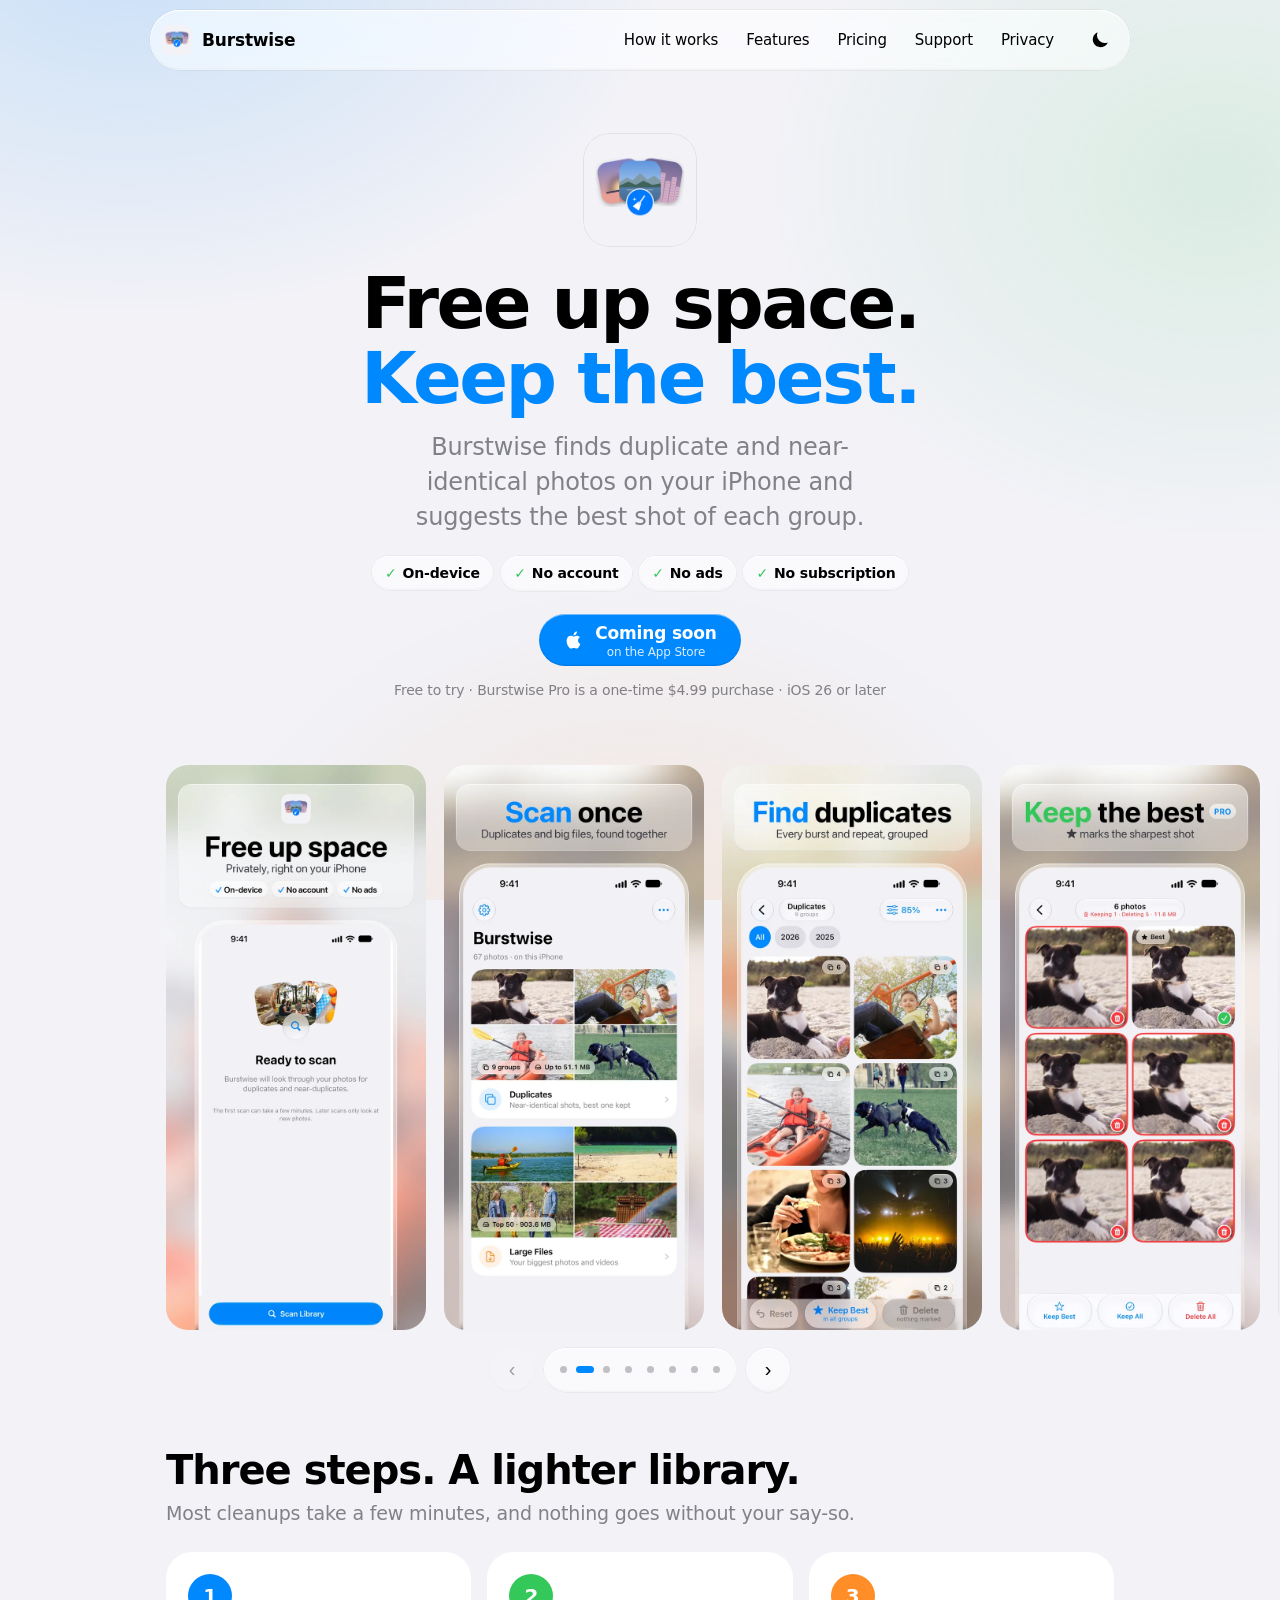
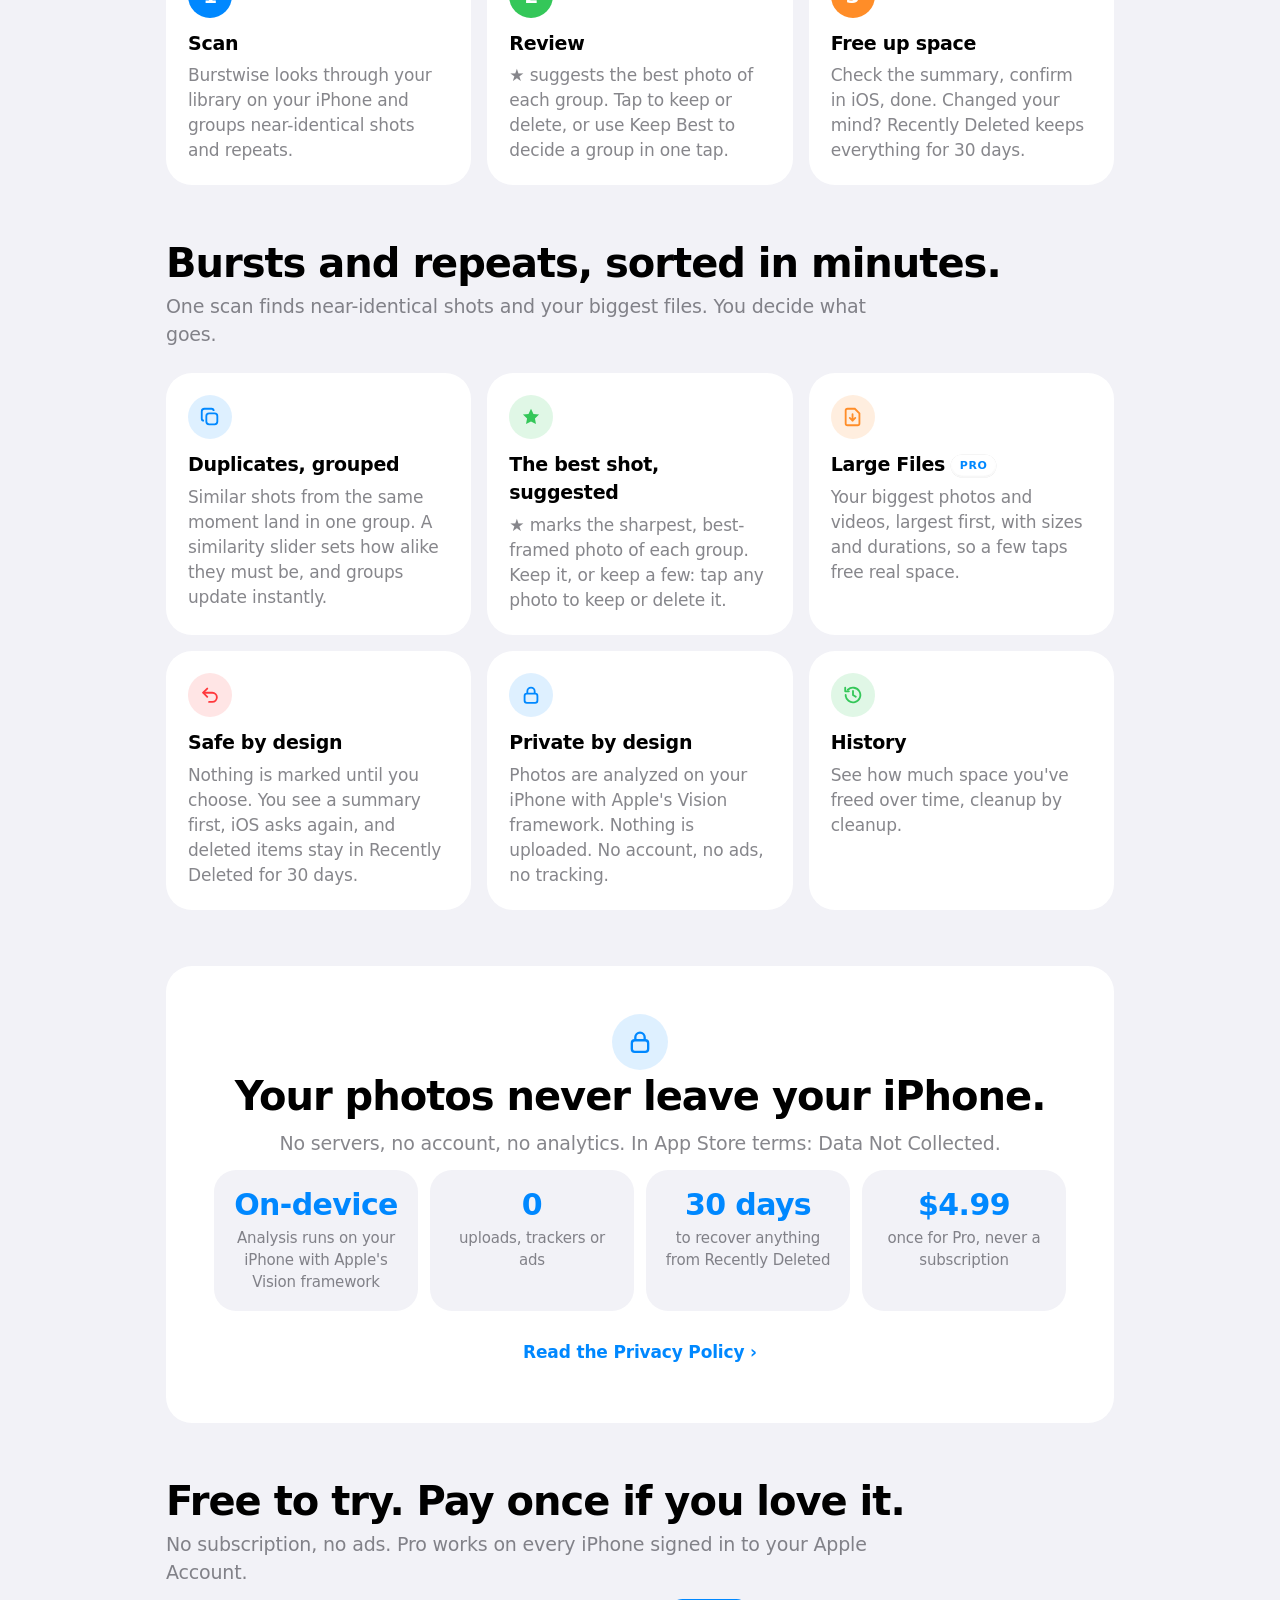
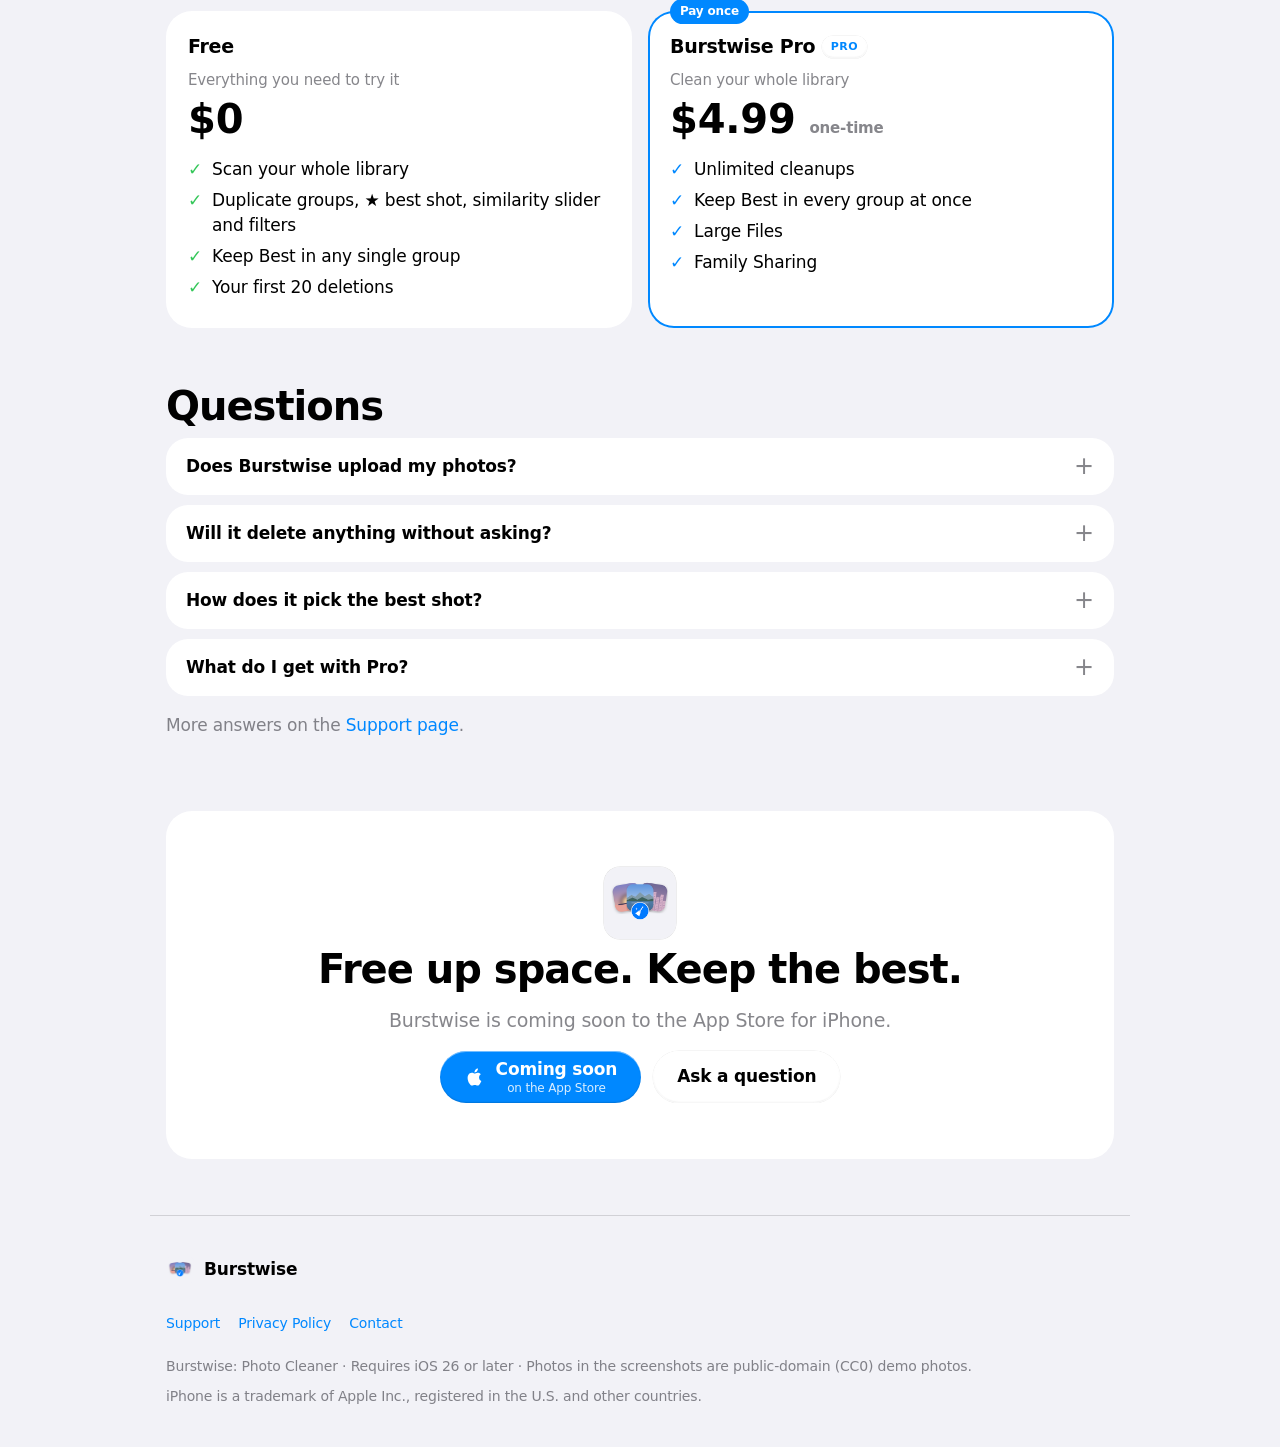
==== commit 2aa572bd: "Site from burstwise-ios 556a472" ====
--- a/index.html
+++ b/index.html
@@ -5,8 +5,6 @@
 <meta name="viewport" content="width=device-width, initial-scale=1, viewport-fit=cover">
 <title>Burstwise: Photo Cleaner for iPhone</title>
 <meta name="description" content="Burstwise finds duplicate and near-identical photos on your iPhone, suggests the best shot, and clears out your biggest photos and videos. Everything stays on your device.">
-<meta name="theme-color" content="#f2f2f7" media="(prefers-color-scheme: light)">
-<meta name="theme-color" content="#000000" media="(prefers-color-scheme: dark)">
 <meta property="og:title" content="Burstwise: Photo Cleaner">
 <meta property="og:description" content="Free up space: find near-identical shots, keep the best ones, and clear out your biggest photos and videos. Everything stays on your iPhone.">
 <meta property="og:image" content="https://bar2133.github.io/burstwise/og-image.png">
@@ -20,6 +18,8 @@
 <meta name="twitter:card" content="summary_large_image">
 <link rel="icon" href="icon.png">
 <link rel="apple-touch-icon" href="icon.png">
+<meta name="theme-color" content="#f2f2f7">
+<script src="theme.js"></script>
 <link rel="stylesheet" href="style.css">
 </head>
 <body>
@@ -33,6 +33,7 @@
     <a href="support.html">Support</a>
     <a href="privacy.html">Privacy</a>
   </nav>
+  <button class="theme-toggle" type="button" aria-label="Dark mode" aria-pressed="false"><svg class="moon" viewBox="0 0 24 24" aria-hidden="true"><path fill="currentColor" d="M20.5 14.6A8.5 8.5 0 0 1 9.4 3.5a8.5 8.5 0 1 0 11.1 11.1z"/></svg><svg class="sun" viewBox="0 0 24 24" aria-hidden="true"><circle cx="12" cy="12" r="4.5" fill="currentColor"/><path stroke="currentColor" stroke-width="2" stroke-linecap="round" d="M12 2v2M12 20v2M2 12h2M20 12h2M4.9 4.9l1.4 1.4M17.7 17.7l1.4 1.4M4.9 19.1l1.4-1.4M17.7 6.3l1.4-1.4"/></svg></button>
 </header>
 
 <main id="top">
--- a/style.css
+++ b/style.css
@@ -17,14 +17,13 @@
   --r-card: 26px; --r-l: 22px;
   color-scheme: light;
 }
-@media (prefers-color-scheme: dark) {
-  :root {
-    --bg: #000000; --surface: #1c1c1e; --text: #ffffff; --muted: rgba(235, 235, 245, .62); --sep: rgba(84, 84, 88, .6);
-    --brand: #0091ff; --keep: #30d158; --delete: #ff4245; --warning: #ff9230;
-    --glass: rgba(40, 40, 44, .55); --glass-rim: rgba(255, 255, 255, .16); --glass-edge: rgba(0, 0, 0, .5);
-    --wash-1: rgba(0, 145, 255, .22); --wash-2: rgba(48, 209, 88, .12); --wash-3: rgba(255, 146, 48, .12);
-    color-scheme: dark;
-  }
+/* dark: only when the visitor turns it on with the nav switch (theme.js); light is the default */
+:root[data-theme="dark"] {
+  --bg: #000000; --surface: #1c1c1e; --text: #ffffff; --muted: rgba(235, 235, 245, .62); --sep: rgba(84, 84, 88, .6);
+  --brand: #0091ff; --keep: #30d158; --delete: #ff4245; --warning: #ff9230;
+  --glass: rgba(40, 40, 44, .55); --glass-rim: rgba(255, 255, 255, .16); --glass-edge: rgba(0, 0, 0, .5);
+  --wash-1: rgba(0, 145, 255, .22); --wash-2: rgba(48, 209, 88, .12); --wash-3: rgba(255, 146, 48, .12);
+  color-scheme: dark;
 }
 * { box-sizing: border-box; }
 html { scroll-behavior: smooth; }
@@ -65,7 +64,16 @@
 .nav .links a { color: var(--text); font-size: 15px; padding: 8px 12px; border-radius: 999px; }
 .nav .links a:hover { background: var(--sep); text-decoration: none; }
 .nav .links a[aria-current] { color: var(--brand); background: color-mix(in srgb, var(--brand) 13%, transparent); }
-@media (max-width: 560px) { .nav .links a.optional { display: none; } }
+@media (max-width: 700px) { .nav .links a.optional { display: none; } }
+@media (max-width: 400px) { .nav { gap: 6px; } .nav .links a { padding-inline: 9px; } } /* brand, two links and the theme switch on one row at 375 pt */
+.theme-toggle {
+  flex: none; width: 44px; height: 44px; border: 0; border-radius: 50%; padding: 0; display: grid; place-items: center;
+  background: none; color: var(--text); cursor: pointer;
+}
+.theme-toggle:hover { background: var(--sep); }
+.theme-toggle svg { width: 22px; height: 22px; }
+.theme-toggle .sun, [data-theme="dark"] .theme-toggle .moon { display: none; }
+[data-theme="dark"] .theme-toggle .sun { display: block; }
 
 .wrap { width: min(980px, 100%); margin: 0 auto; padding-left: max(16px, env(safe-area-inset-left)); padding-right: max(16px, env(safe-area-inset-right)); }
 
@@ -106,7 +114,6 @@
 .dots button { width: 22px; height: 44px; border: 0; padding: 0; background: none; cursor: pointer; display: grid; place-items: center; }
 .dots button::before { content: ""; width: 7px; height: 7px; border-radius: 999px; background: var(--muted); opacity: .5; transition: width .25s, opacity .25s, background-color .25s; }
 .dots button[aria-current]::before { width: 18px; opacity: 1; background: var(--brand); }
-@media (max-width: 420px) { .dots button { width: 16px; } }
 
 /* sections */
 section { padding-block: 48px 8px; }
@@ -204,7 +211,7 @@
 .doc footer { margin-top: 40px; font-size: 14px; color: var(--muted); }
 
 /* 44 pt touch targets for every standalone link (AGENTS.md rule 6); links inside running text stay inline. */
-.nav .brand, .nav .links a, .foot nav a, .doc > nav a { display: inline-flex; align-items: center; min-height: 44px; }
+.nav .brand, .nav .links a, .foot .brand, .foot nav a, .doc > nav a { display: inline-flex; align-items: center; min-height: 44px; }
 .foot nav, .doc > nav { gap: 4px 18px; }
 
 /* content rises in as it scrolls into view (browsers with scroll-driven animations; never with Reduce Motion) */
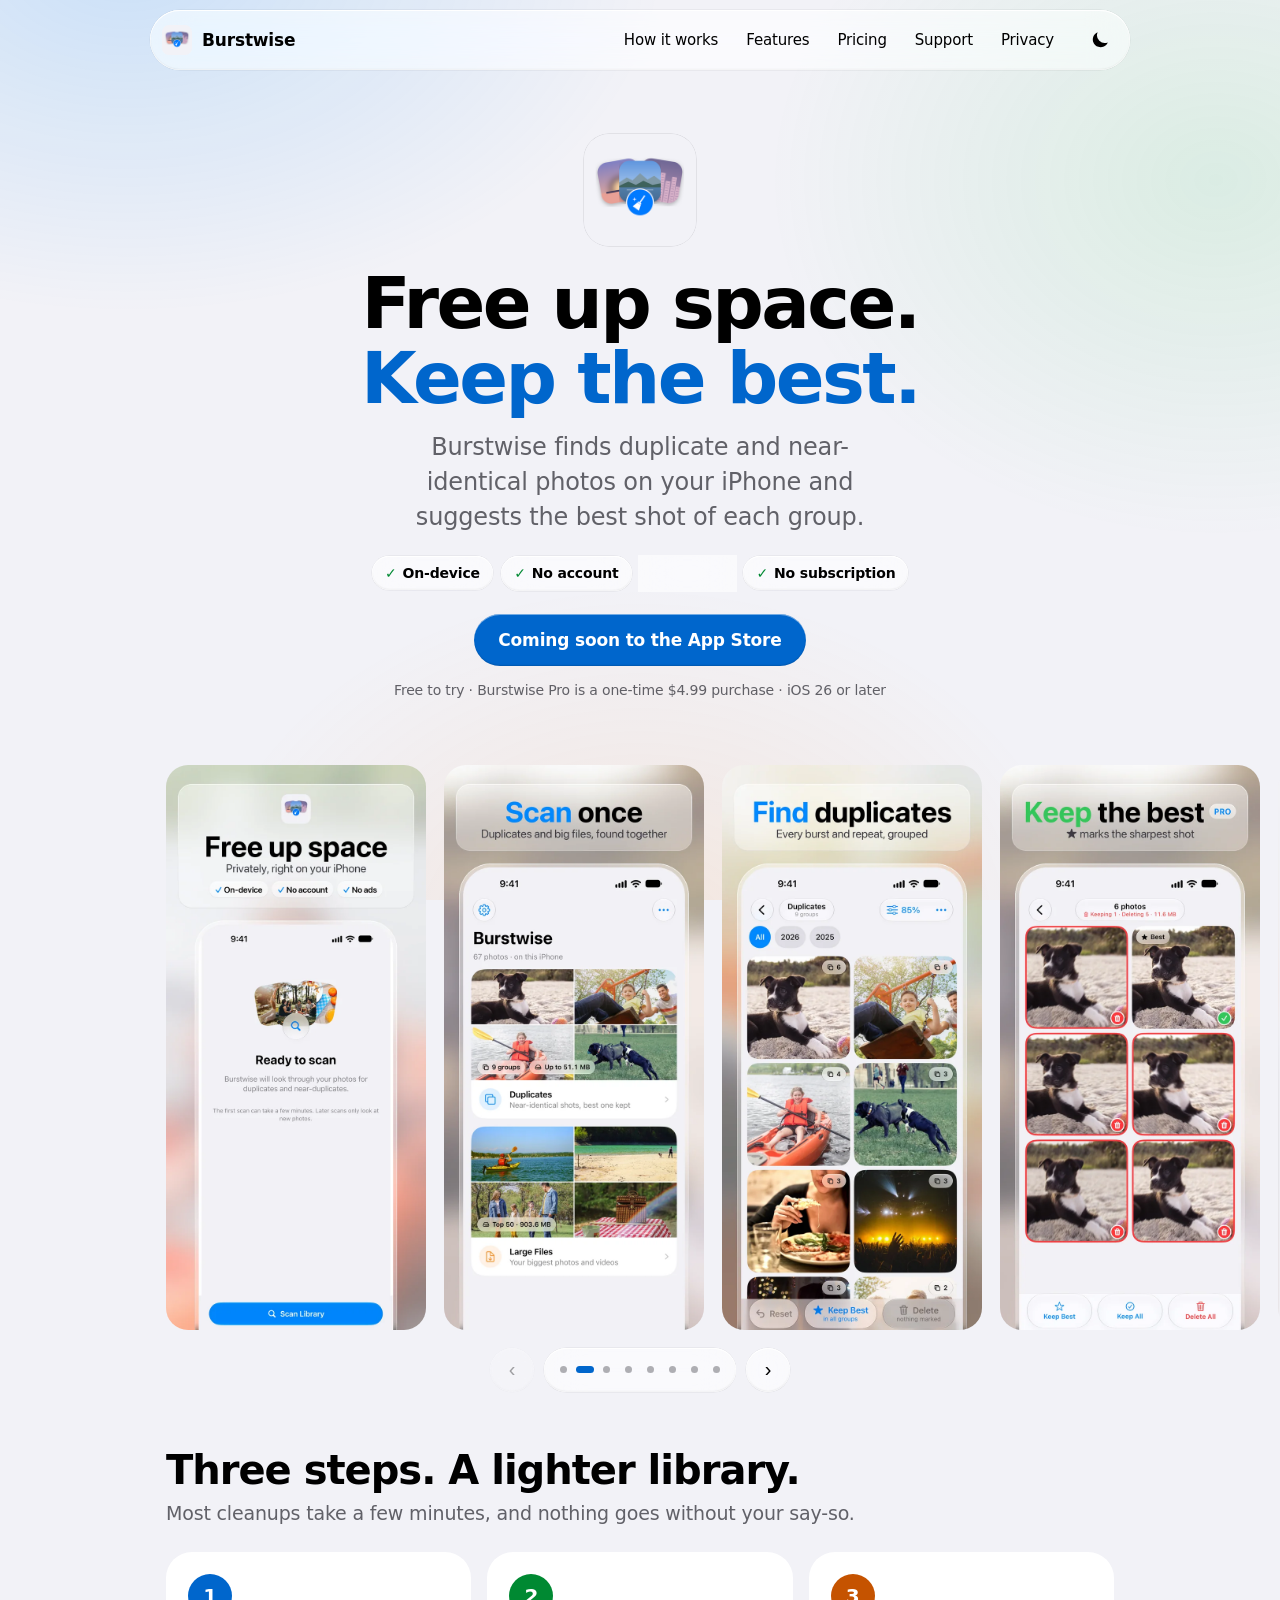
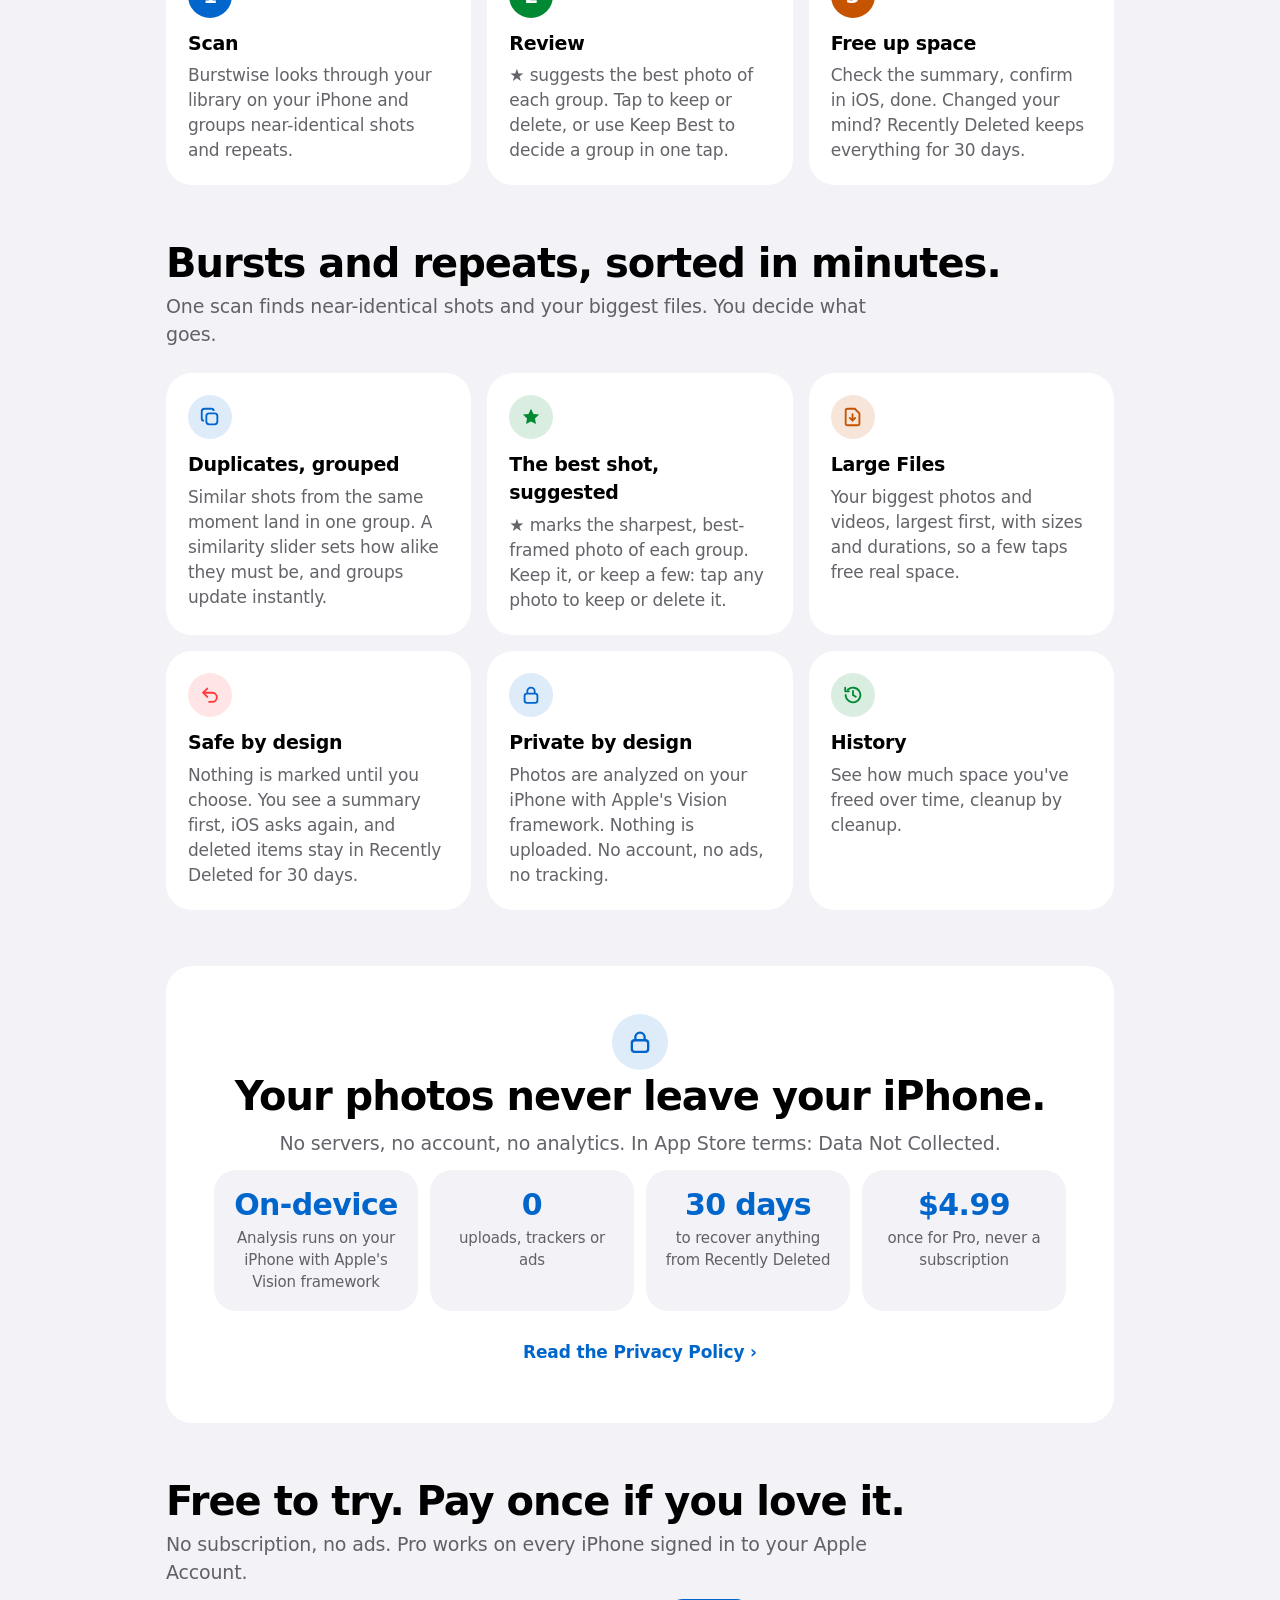
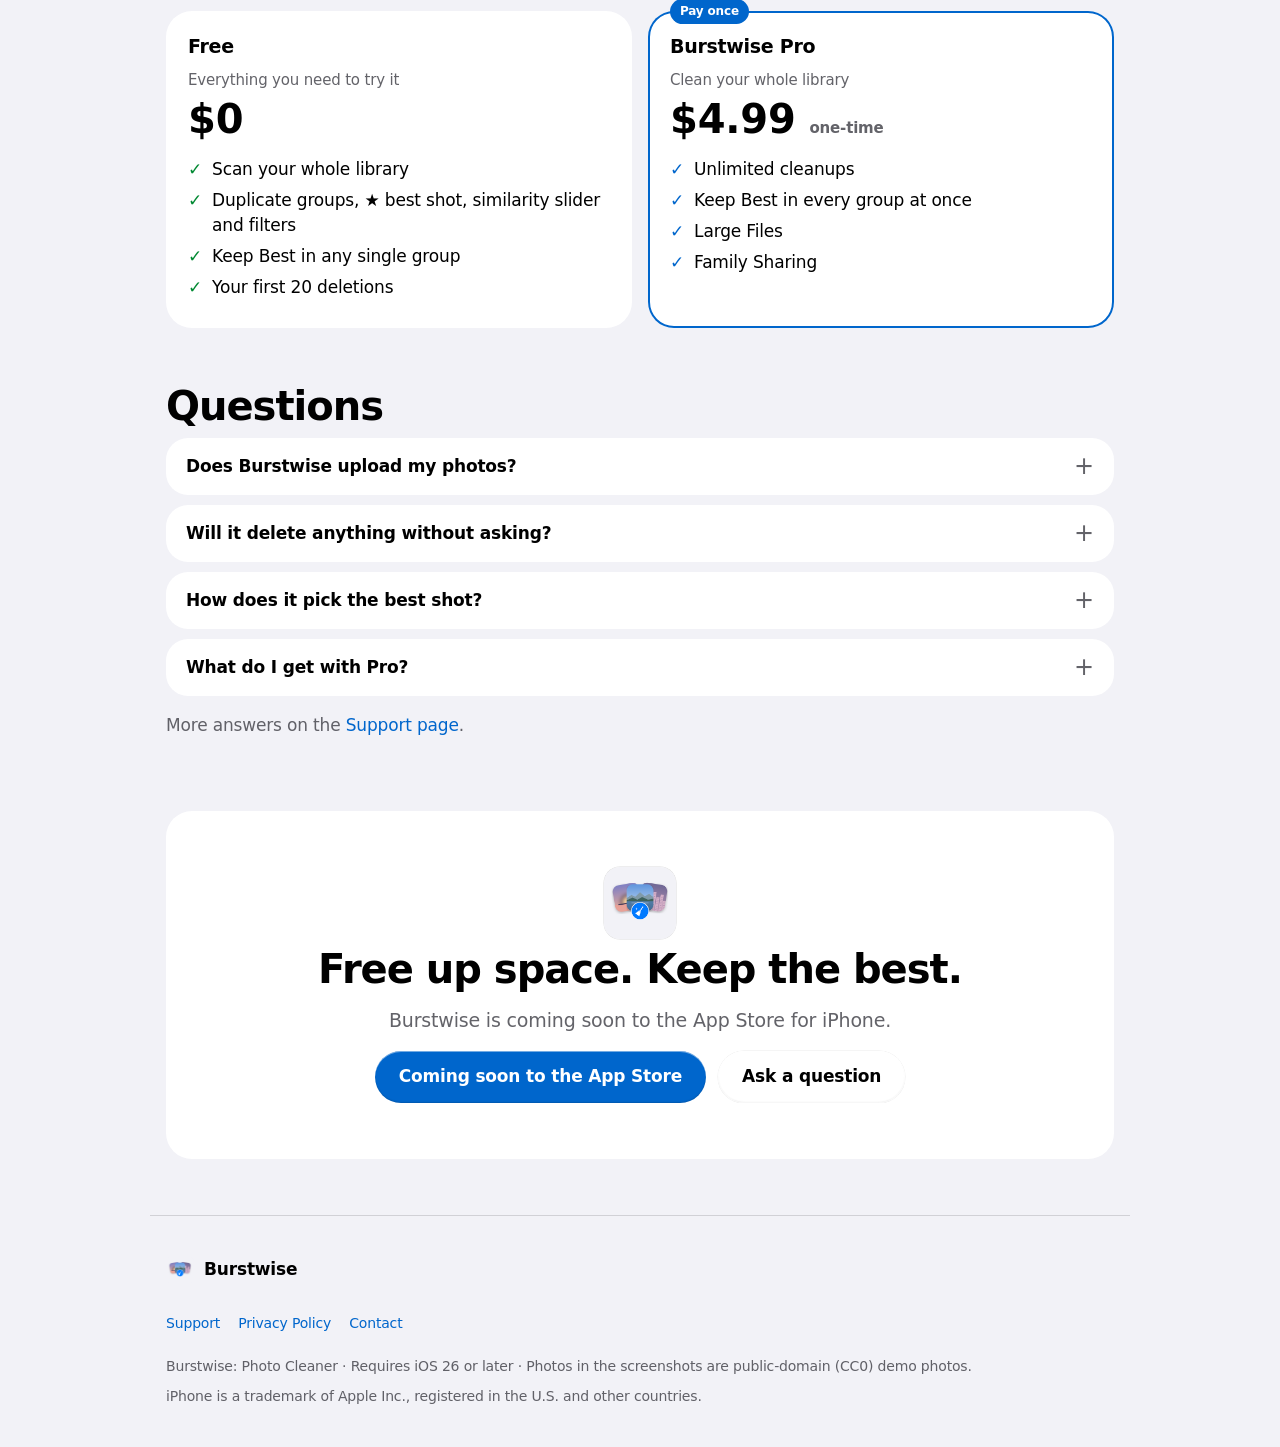
==== commit 98120971: "Site from burstwise-ios 35a6308" ====
--- a/index.html
+++ b/index.html
@@ -48,10 +48,10 @@
       <span class="chip glass"><span class="tick">✓</span>No subscription</span>
     </div>
     <div class="cta">
-      <!-- Replace with Apple's official "Download on the App Store" badge and the app's App Store link once it's live. -->
-      <a class="btn prominent" href="#pricing" aria-label="Coming soon to the App Store">
-        <svg viewBox="0 0 24 24" aria-hidden="true"><path fill="currentColor" d="M16.4 12.6c0-2.3 1.9-3.4 2-3.5-1.1-1.6-2.8-1.8-3.4-1.8-1.4-.1-2.8.9-3.5.9-.7 0-1.8-.9-3-.8-1.5 0-3 .9-3.8 2.3-1.6 2.8-.4 7 1.2 9.3.8 1.1 1.7 2.4 2.9 2.3 1.2 0 1.6-.7 3-.7s1.8.7 3 .7c1.3 0 2.1-1.1 2.8-2.3.9-1.3 1.3-2.6 1.3-2.6s-2.5-1-2.5-3.8zM14.2 5.7c.6-.8 1.1-1.8 1-2.9-.9 0-2.1.6-2.7 1.4-.6.7-1.1 1.8-1 2.8 1 .1 2.1-.5 2.7-1.3z"/></svg>
-        <span>Coming soon<span class="small">on the App Store</span></span>
+      <!-- Plain text until launch: no Apple logo or home-made badge (Apple marketing guidelines). Once live, use Apple's official
+           "Download on the App Store" badge unmodified, with the app's App Store link. -->
+      <a class="btn prominent" href="#pricing">
+        Coming soon to the App Store
       </a>
     </div>
     <p class="price-note">Free to try · Burstwise Pro is a one-time $4.99 purchase · iOS 26 or later</p>
@@ -194,9 +194,8 @@
       <h2>Free up space. Keep the best.</h2>
       <p class="lead">Burstwise is coming soon to the App Store for iPhone.</p>
       <div class="cta">
-        <span class="btn prominent" aria-label="Coming soon to the App Store">
-          <svg viewBox="0 0 24 24" aria-hidden="true"><path fill="currentColor" d="M16.4 12.6c0-2.3 1.9-3.4 2-3.5-1.1-1.6-2.8-1.8-3.4-1.8-1.4-.1-2.8.9-3.5.9-.7 0-1.8-.9-3-.8-1.5 0-3 .9-3.8 2.3-1.6 2.8-.4 7 1.2 9.3.8 1.1 1.7 2.4 2.9 2.3 1.2 0 1.6-.7 3-.7s1.8.7 3 .7c1.3 0 2.1-1.1 2.8-2.3.9-1.3 1.3-2.6 1.3-2.6s-2.5-1-2.5-3.8zM14.2 5.7c.6-.8 1.1-1.8 1-2.9-.9 0-2.1.6-2.7 1.4-.6.7-1.1 1.8-1 2.8 1 .1 2.1-.5 2.7-1.3z"/></svg>
-          <span>Coming soon<span class="small">on the App Store</span></span>
+        <span class="btn prominent">
+          Coming soon to the App Store
         </span>
         <a class="btn glass" href="mailto:bar2133@gmail.com">Ask a question</a>
       </div>
--- a/style.css
+++ b/style.css
@@ -5,9 +5,10 @@
   --bg: #f2f2f7;              /* systemGroupedBackground */
   --surface: #ffffff;         /* secondarySystemGroupedBackground */
   --text: #000000;            /* label */
-  --muted: rgba(60, 60, 67, .62); /* secondaryLabel */
+  --muted: rgba(60, 60, 67, .80); /* secondaryLabel, darkened to pass WCAG AA 4.5:1 on the grouped background */
   --sep: rgba(60, 60, 67, .18);
-  --brand: #0088ff; --keep: #34c759; --delete: #ff383c; --warning: #ff8d28; /* iOS 26+ system colors */
+  /* iOS 26+ increased-contrast system colors in light mode, so text and white labels on them pass WCAG AA 4.5:1 */
+  --brand: #0066cc; --keep: #008932; --delete: #ff383c; --warning: #c55300;
   --glass: rgba(255, 255, 255, .58);
   --glass-rim: rgba(255, 255, 255, .9);
   --glass-edge: rgba(0, 0, 0, .08);
@@ -15,6 +16,7 @@
   --font: -apple-system, BlinkMacSystemFont, "SF Pro Text", "SF Pro Display", "Helvetica Neue", system-ui, sans-serif;
   --rounded: ui-rounded, "SF Pro Rounded", -apple-system, system-ui, sans-serif;
   --r-card: 26px; --r-l: 22px;
+  --on-tint: #ffffff;         /* label on brand, keep and warning fills */
   color-scheme: light;
 }
 /* dark: only when the visitor turns it on with the nav switch (theme.js); light is the default */
@@ -24,6 +26,15 @@
   --glass: rgba(40, 40, 44, .55); --glass-rim: rgba(255, 255, 255, .16); --glass-edge: rgba(0, 0, 0, .5);
   --wash-1: rgba(0, 145, 255, .22); --wash-2: rgba(48, 209, 88, .12); --wash-3: rgba(255, 146, 48, .12);
   color-scheme: dark;
+}
+/* Increase Contrast: stronger text, separators and glass, in both themes */
+@media (prefers-contrast: more) {
+  :root { --muted: rgba(60, 60, 67, .92); --sep: rgba(60, 60, 67, .45); --glass: rgba(255, 255, 255, .88); --glass-edge: rgba(0, 0, 0, .3); }
+  :root[data-theme="dark"] {
+    --muted: rgba(235, 235, 245, .82); --sep: rgba(235, 235, 245, .35); --glass: rgba(28, 28, 30, .9); --glass-rim: rgba(255, 255, 255, .35);
+    --brand: #5cb8ff; --keep: #4ad968; --warning: #ffa056; --delete: #ff6165;
+    --on-tint: #000000;       /* iOS draws black labels on the lighter increased-contrast fills */
+  }
 }
 * { box-sizing: border-box; }
 html { scroll-behavior: smooth; }
@@ -89,7 +100,7 @@
 .cta { display: flex; gap: 12px; flex-wrap: wrap; justify-content: center; margin-top: 10px; }
 .btn { display: inline-flex; align-items: center; gap: 10px; min-height: 52px; padding: 0 24px; border-radius: 999px; font-weight: 600; font-size: 17px; color: var(--text); }
 .btn:hover { text-decoration: none; }
-.btn.prominent { background: var(--brand); color: #fff; box-shadow: inset 0 1px .5px rgba(255,255,255,.45), inset 0 -1px 1.5px rgba(0,0,0,.15); }
+.btn.prominent { background: var(--brand); color: var(--on-tint); box-shadow: inset 0 1px .5px rgba(255,255,255,.45), inset 0 -1px 1.5px rgba(0,0,0,.15); }
 .btn .small { display: block; font-size: 12px; font-weight: 500; opacity: .85; line-height: 1.1; }
 .btn svg { width: 22px; height: 22px; flex: none; }
 .price-note { font-size: 14px; color: var(--muted); margin: 0; }
@@ -140,7 +151,7 @@
 .steps { list-style: none; margin: 0; padding: 0; display: grid; grid-template-columns: repeat(auto-fit, minmax(240px, 1fr)); gap: 16px; counter-reset: none; }
 .steps .num {
   width: 44px; height: 44px; border-radius: 50%; display: grid; place-items: center;
-  font: 700 20px/1 var(--rounded); color: #fff; background: var(--brand);
+  font: 700 20px/1 var(--rounded); color: var(--on-tint); background: var(--brand);
 }
 .steps li:nth-child(2) .num { background: var(--keep); }
 .steps li:nth-child(3) .num { background: var(--warning); }
@@ -161,7 +172,7 @@
 .plan-sub { margin: 2px 0 0 !important; font-size: 15px; }
 .plan.pro { box-shadow: inset 0 0 0 2px var(--brand); }
 .plan .badge {
-  position: absolute; top: -12px; left: 22px; font-size: 12px; font-weight: 700; color: #fff; background: var(--brand);
+  position: absolute; top: -12px; left: 22px; font-size: 12px; font-weight: 700; color: var(--on-tint); background: var(--brand);
   padding: 4px 10px; border-radius: 999px;
 }
 .ticks { list-style: none; padding: 0 !important; }
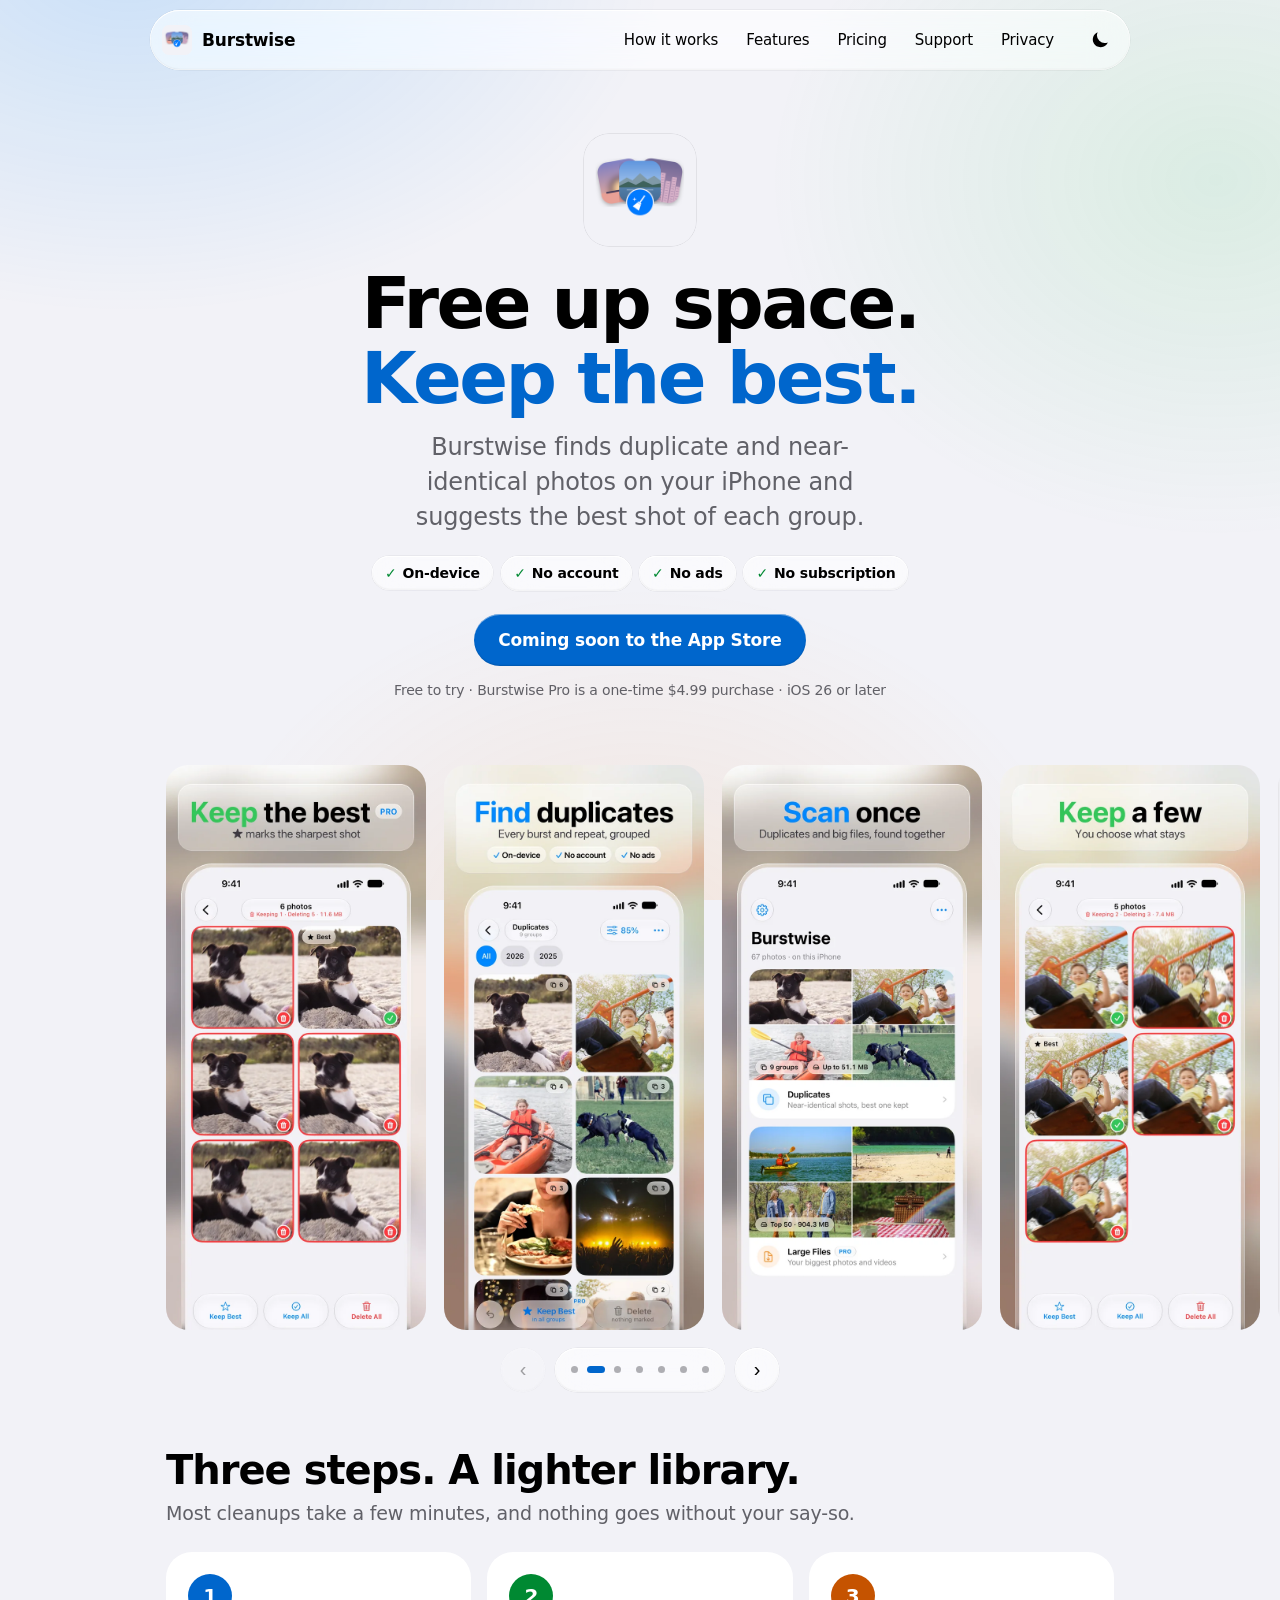
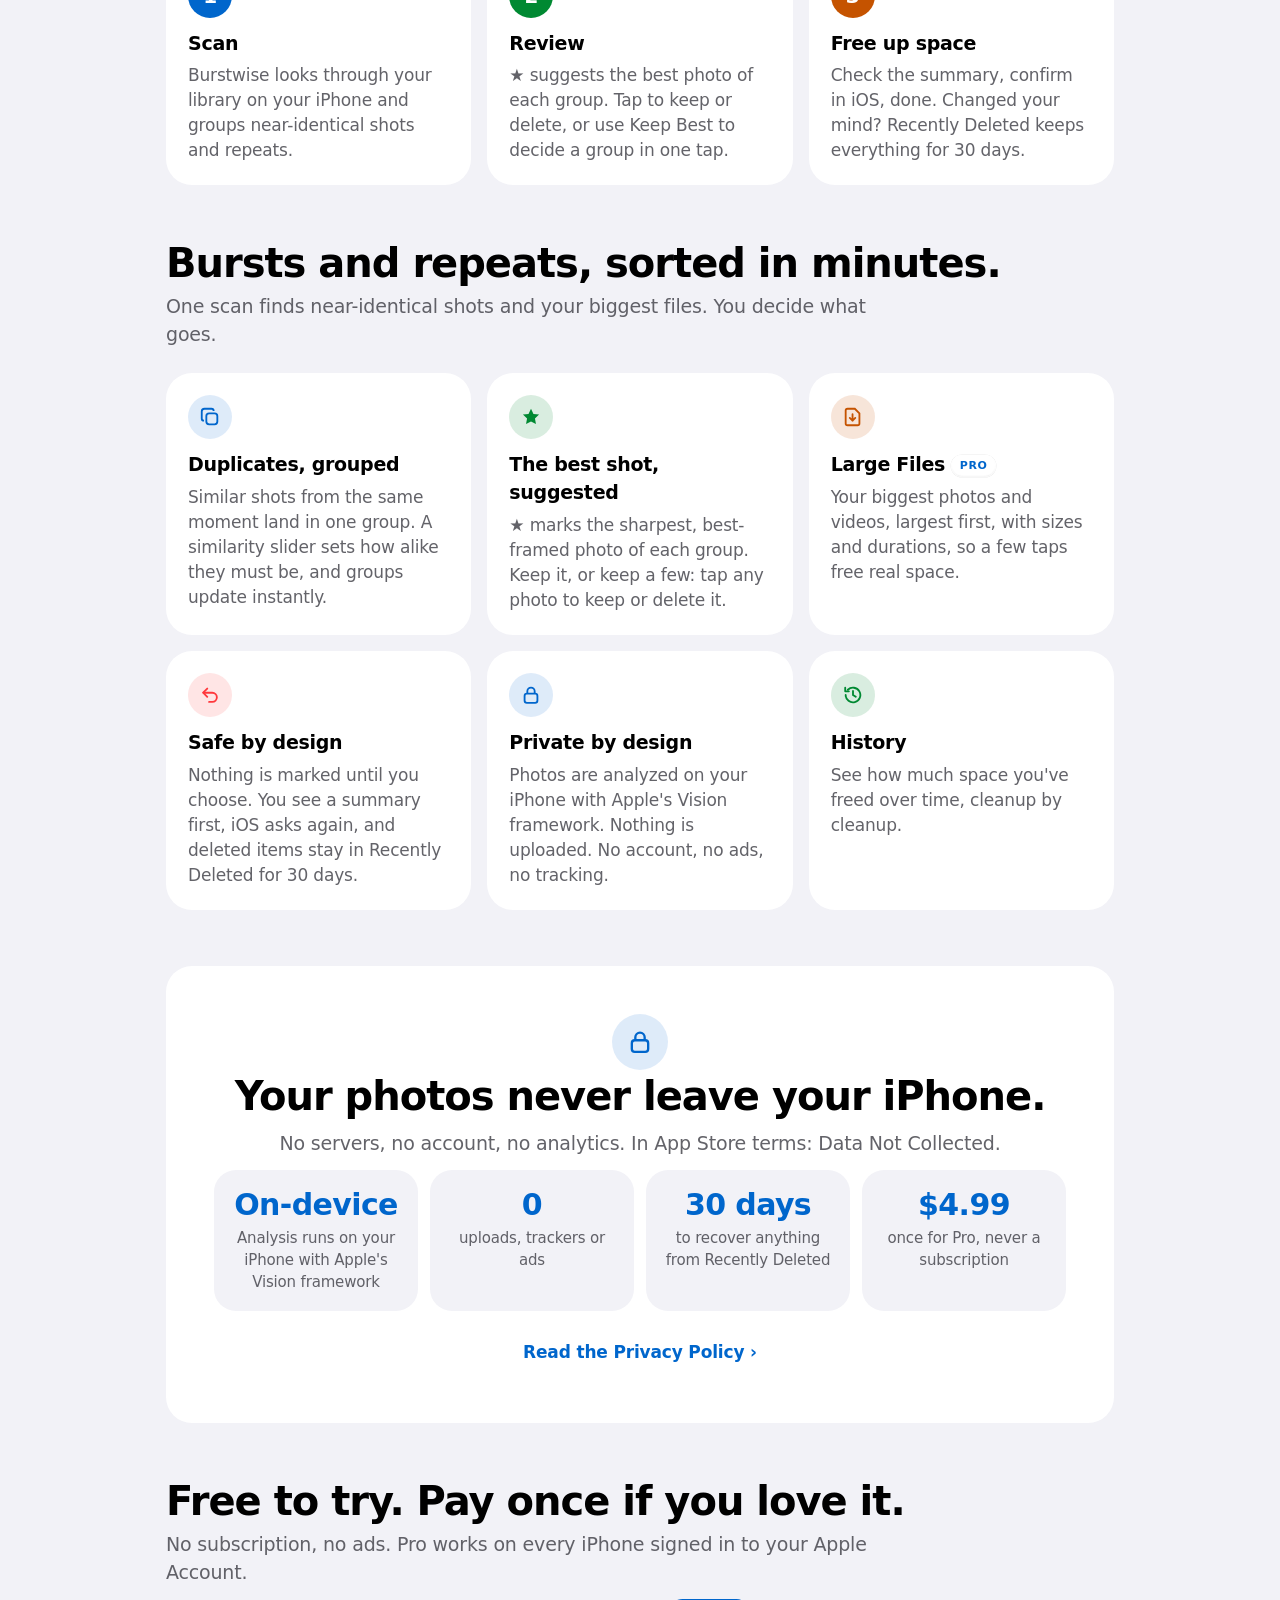
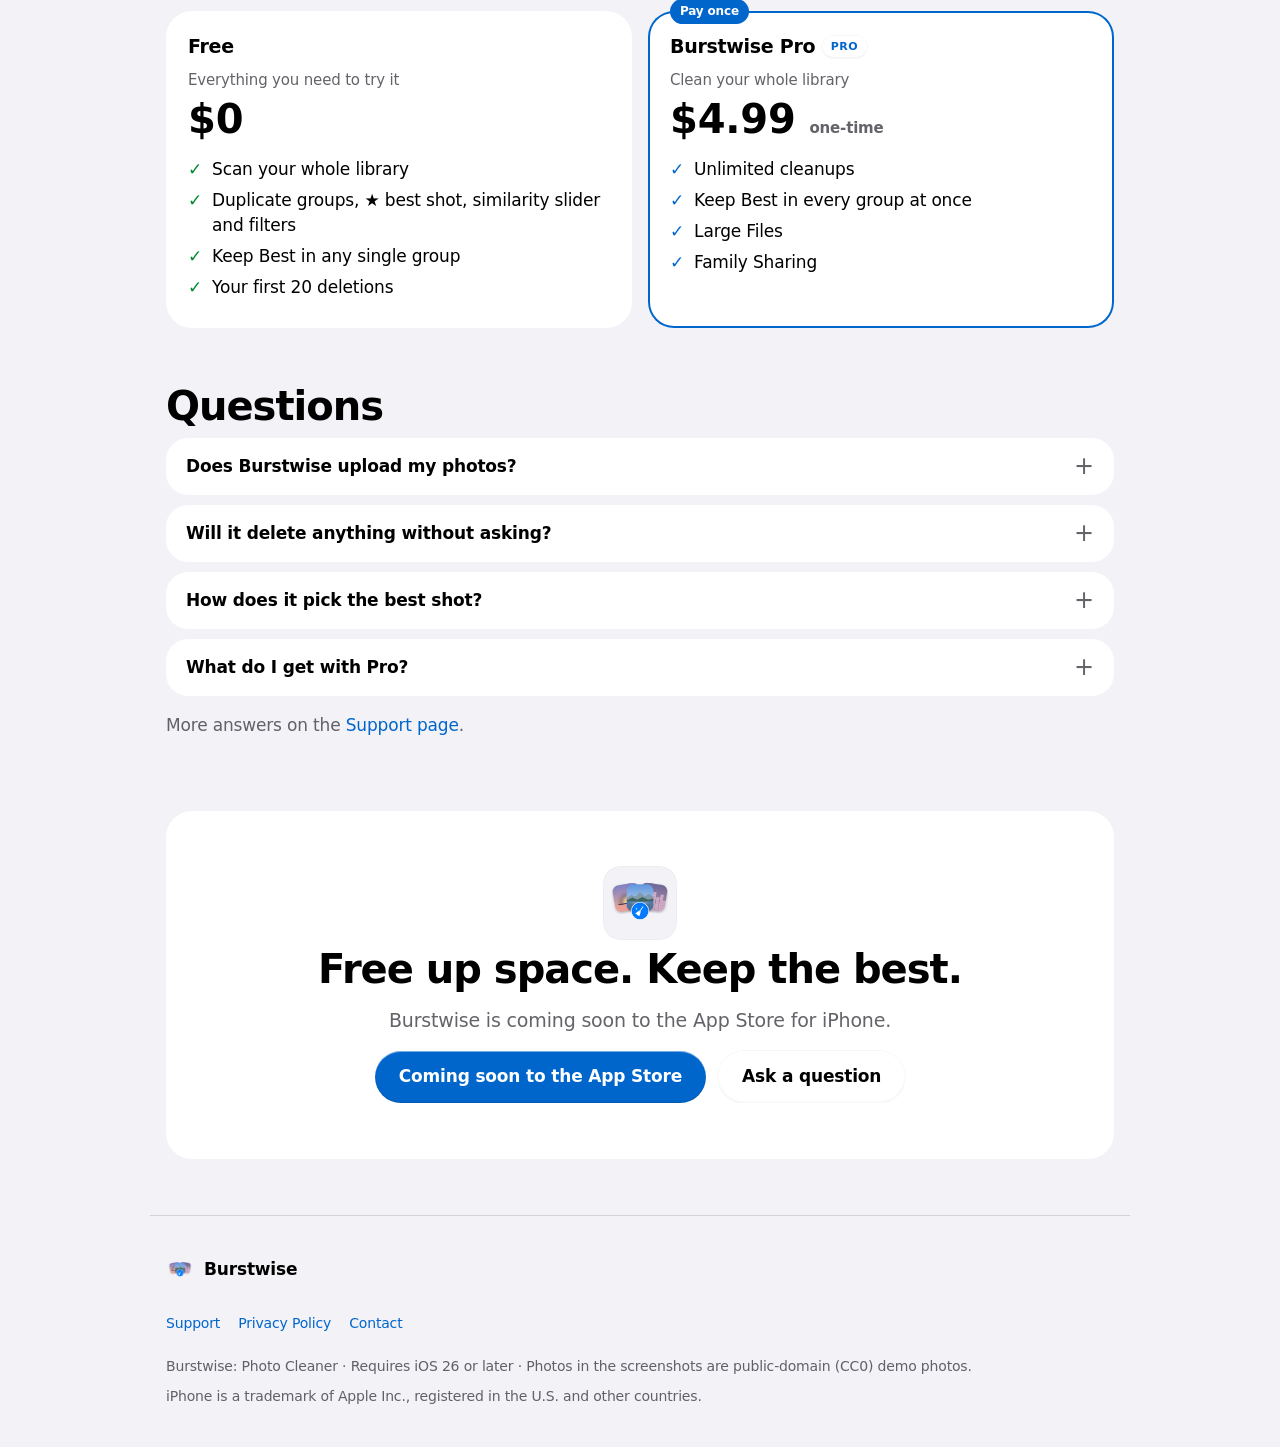
==== commit 4a955025: "Site from burstwise-ios cc0f505" ====
--- a/index.html
+++ b/index.html
@@ -59,14 +59,13 @@
 
   <div class="shots" aria-label="Screenshots">
     <div class="strip" id="strip" tabindex="0">
-      <figure><picture><source srcset="screenshots/01-start.webp" type="image/webp"><img src="screenshots/01-start.jpg" alt="Start: private, on-device scan" width="660" height="1434"></picture></figure>
-      <figure><picture><source srcset="screenshots/02-home.webp" type="image/webp"><img src="screenshots/02-home.jpg" alt="Home after a scan: duplicates and large files" width="660" height="1434"></picture></figure>
-      <figure><picture><source srcset="screenshots/03-gallery.webp" type="image/webp"><img src="screenshots/03-gallery.jpg" alt="Duplicates: every burst grouped" width="660" height="1434"></picture></figure>
-      <figure><picture><source srcset="screenshots/04-best-shot.webp" type="image/webp"><img src="screenshots/04-best-shot.jpg" alt="A burst with the sharpest shot marked as best" loading="lazy" width="660" height="1434"></picture></figure>
-      <figure><picture><source srcset="screenshots/05-keep-two.webp" type="image/webp"><img src="screenshots/05-keep-two.jpg" alt="Keep more than one photo from a group" loading="lazy" width="660" height="1434"></picture></figure>
-      <figure><picture><source srcset="screenshots/06-review.webp" type="image/webp"><img src="screenshots/06-review.jpg" alt="Review summary before deleting" loading="lazy" width="660" height="1434"></picture></figure>
-      <figure><picture><source srcset="screenshots/07-large-files.webp" type="image/webp"><img src="screenshots/07-large-files.jpg" alt="Large Files: biggest videos and photos first" loading="lazy" width="660" height="1434"></picture></figure>
-      <figure><picture><source srcset="screenshots/08-history.webp" type="image/webp"><img src="screenshots/08-history.jpg" alt="History: space freed over time" loading="lazy" width="660" height="1434"></picture></figure>
+      <figure><picture><source srcset="screenshots/01-best-shot.webp" type="image/webp"><img src="screenshots/01-best-shot.jpg" alt="A burst with the sharpest shot marked as best" width="660" height="1434"></picture></figure>
+      <figure><picture><source srcset="screenshots/02-gallery.webp" type="image/webp"><img src="screenshots/02-gallery.jpg" alt="Duplicates: every burst grouped, on-device" width="660" height="1434"></picture></figure>
+      <figure><picture><source srcset="screenshots/03-home.webp" type="image/webp"><img src="screenshots/03-home.jpg" alt="Home after a scan: duplicates and large files" width="660" height="1434"></picture></figure>
+      <figure><picture><source srcset="screenshots/04-keep-two.webp" type="image/webp"><img src="screenshots/04-keep-two.jpg" alt="Keep more than one photo from a group" loading="lazy" width="660" height="1434"></picture></figure>
+      <figure><picture><source srcset="screenshots/05-review.webp" type="image/webp"><img src="screenshots/05-review.jpg" alt="Review summary before deleting" loading="lazy" width="660" height="1434"></picture></figure>
+      <figure><picture><source srcset="screenshots/06-large-files.webp" type="image/webp"><img src="screenshots/06-large-files.jpg" alt="Large Files: biggest videos and photos first" loading="lazy" width="660" height="1434"></picture></figure>
+      <figure><picture><source srcset="screenshots/07-history.webp" type="image/webp"><img src="screenshots/07-history.jpg" alt="History: space freed over time" loading="lazy" width="660" height="1434"></picture></figure>
     </div>
     <div class="strip-controls">
       <button class="glass arrow" type="button" data-dir="-1" aria-label="Previous screenshots">‹</button>
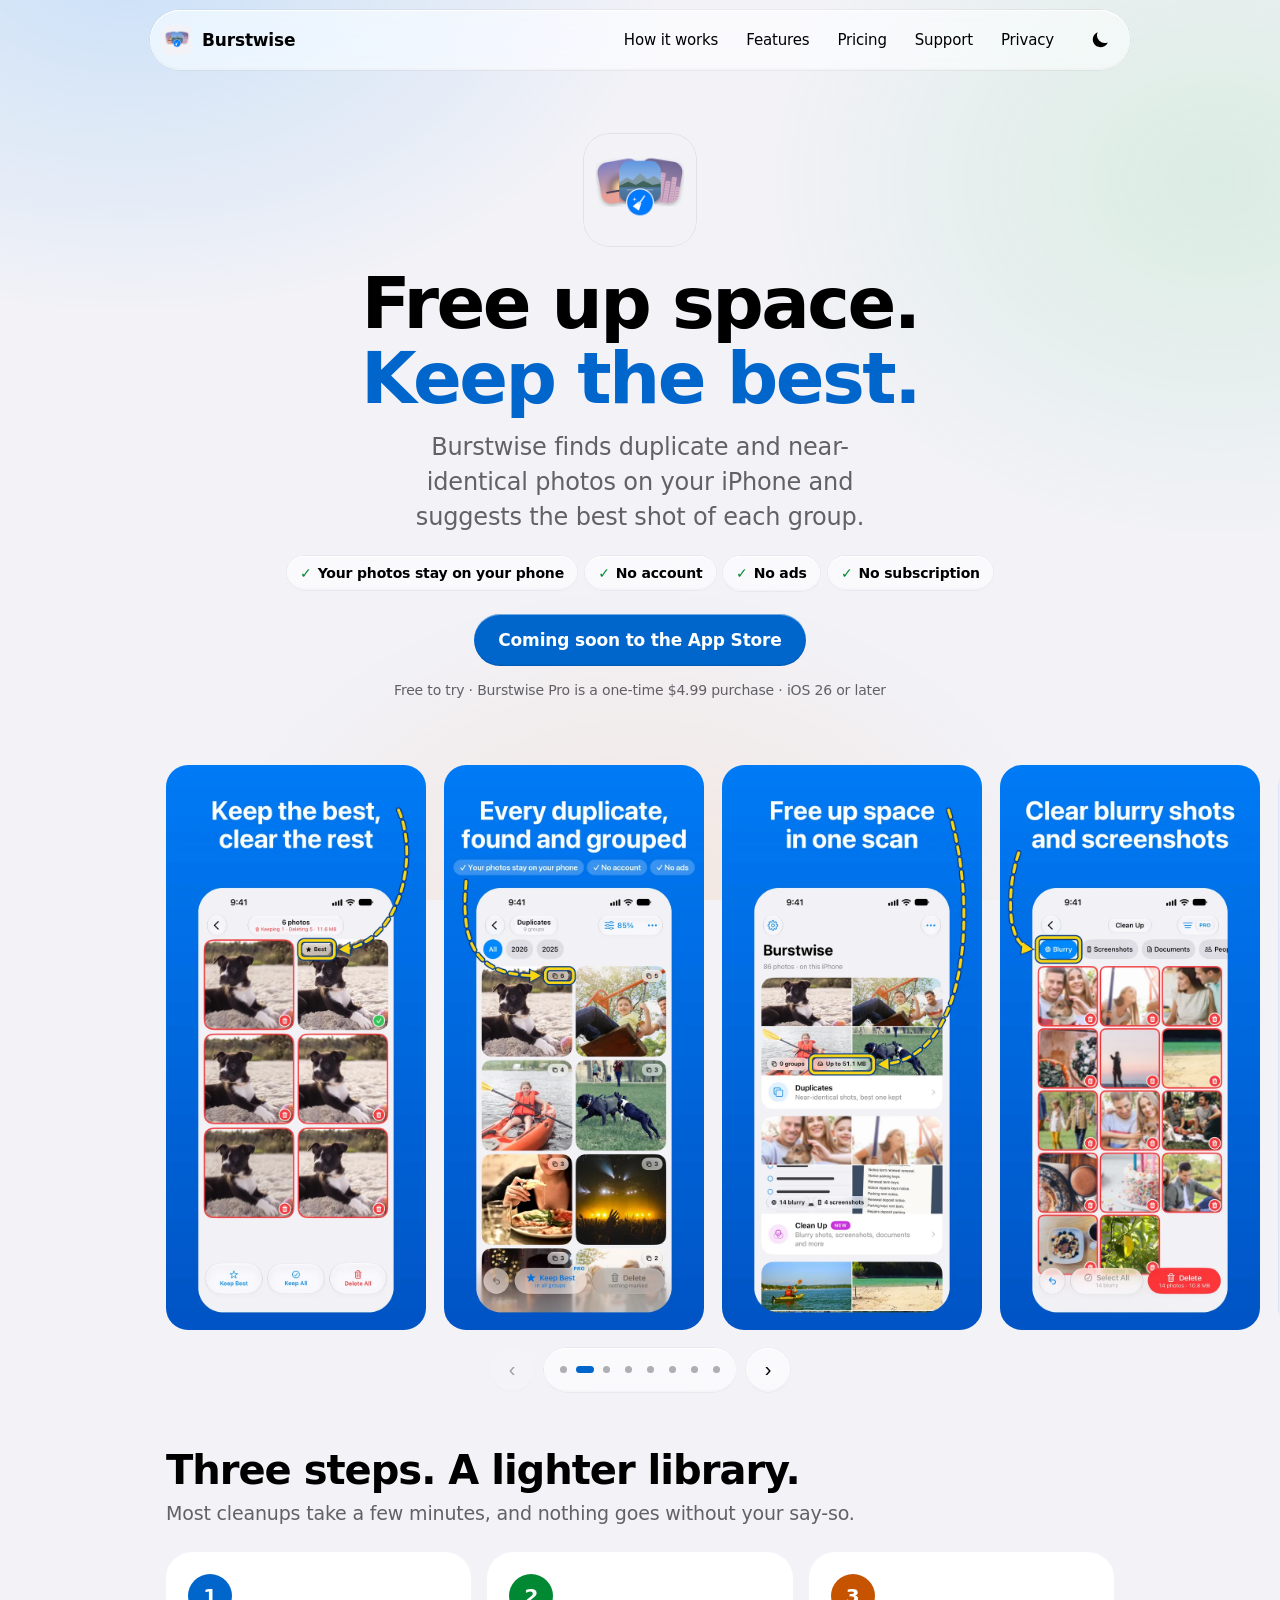
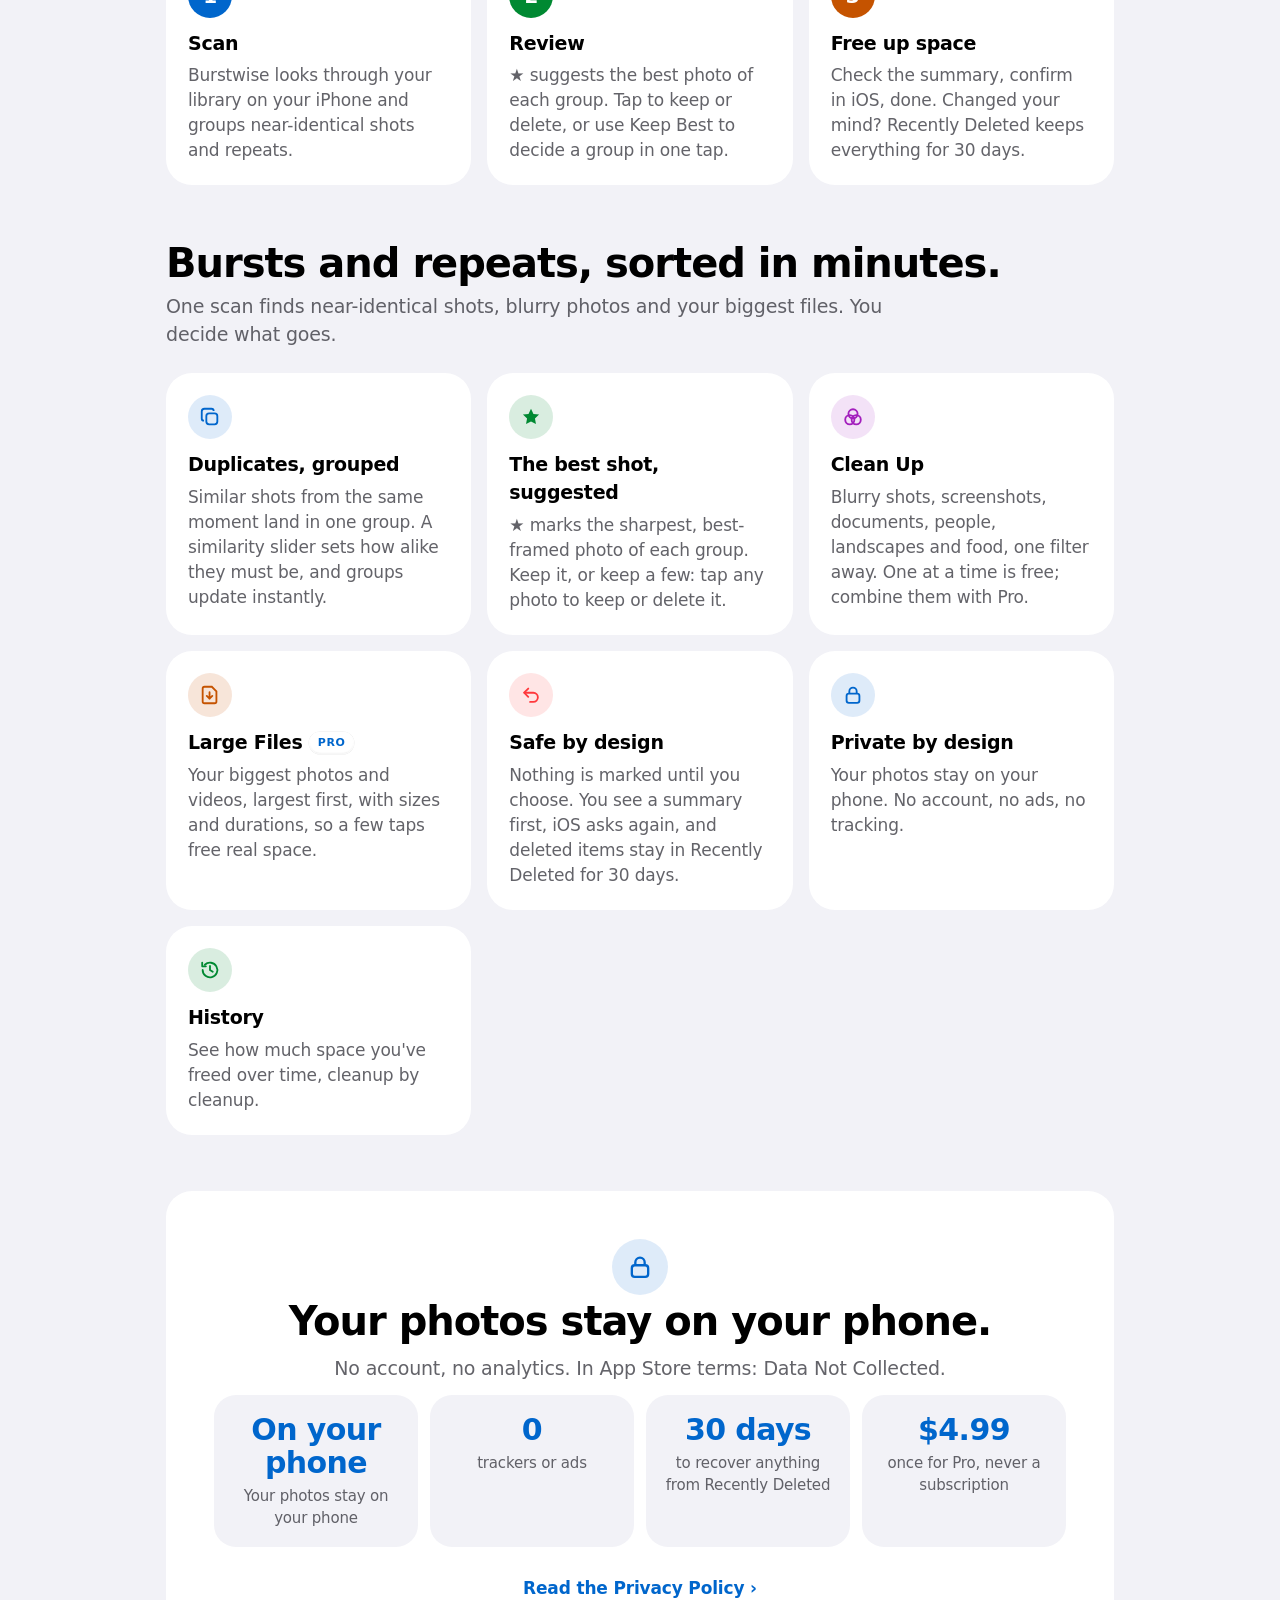
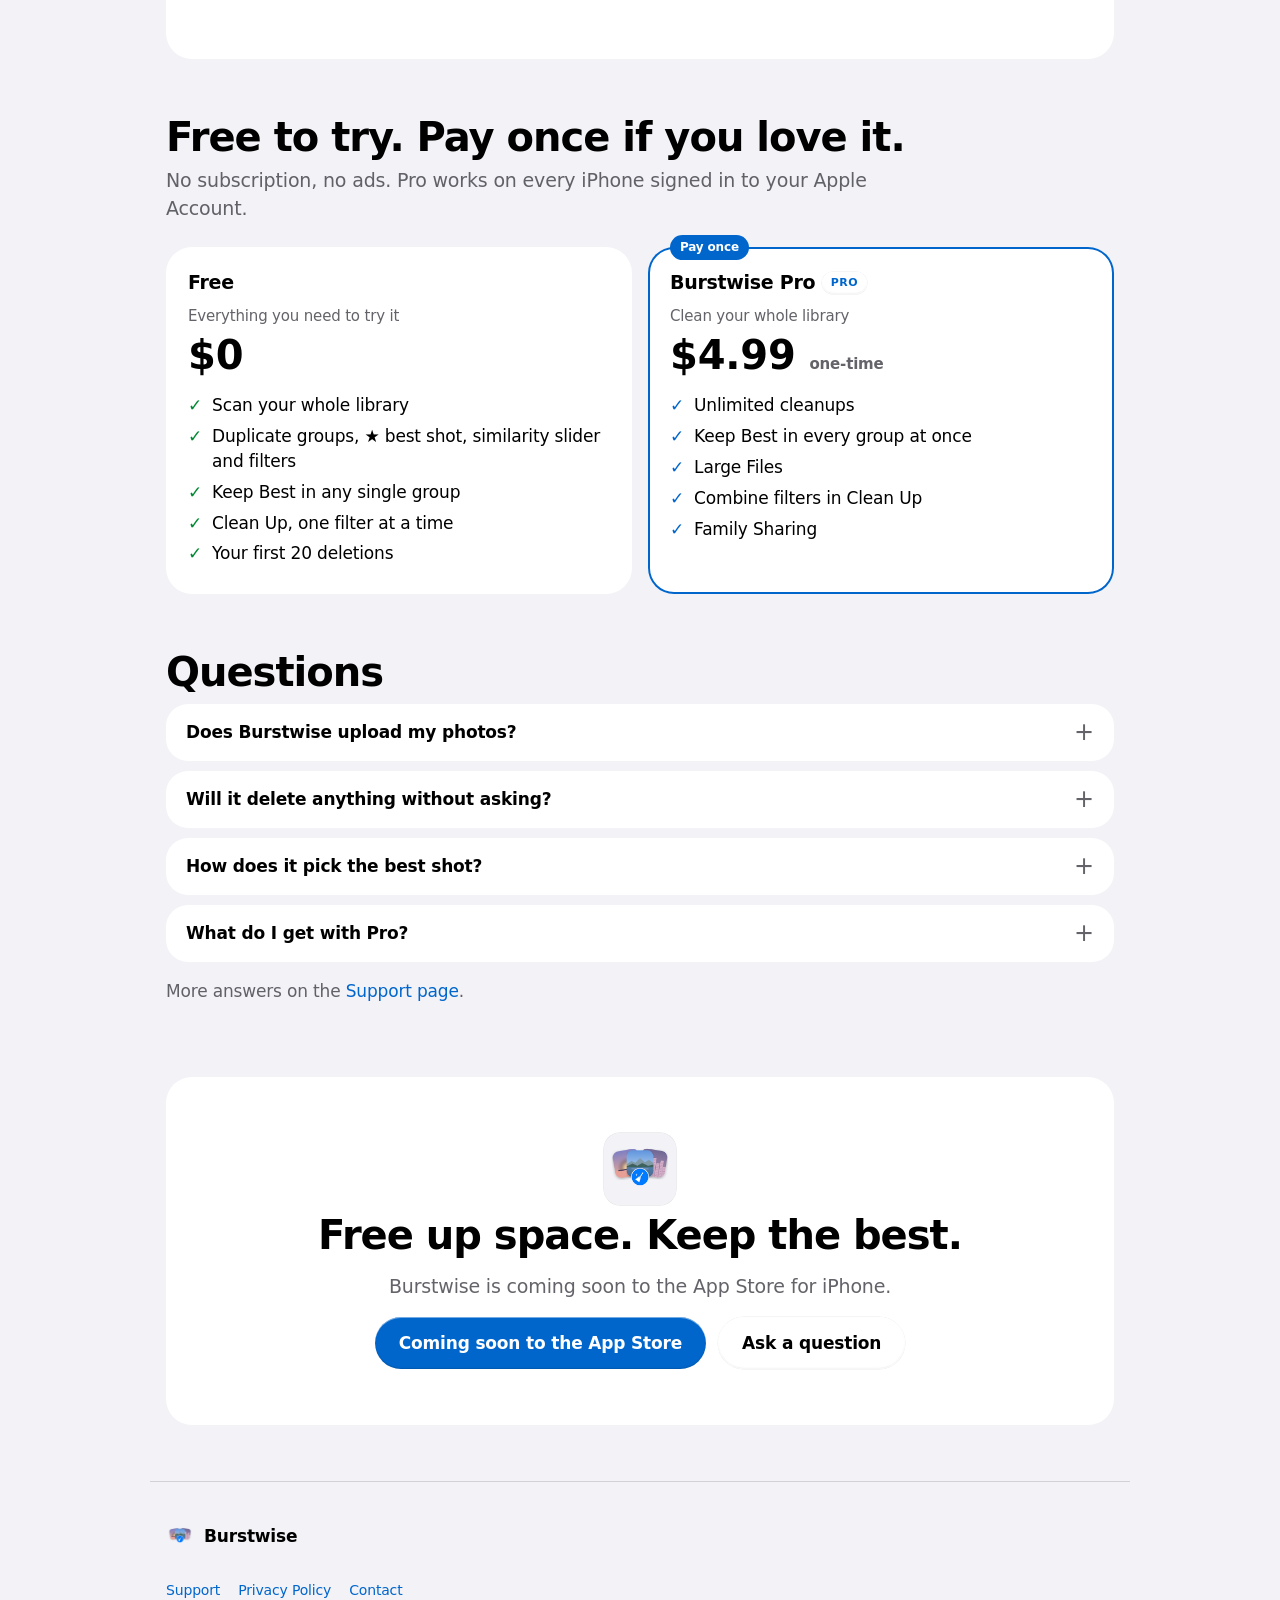
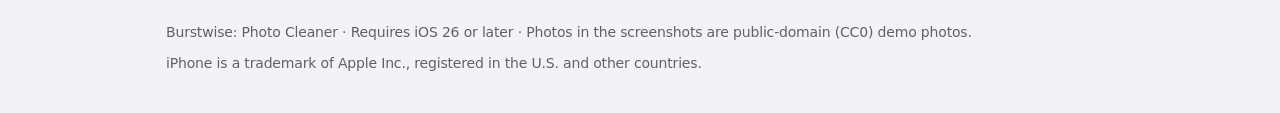
==== commit 6dae522b: "Site from burstwise-ios 9950f5a" ====
--- a/index.html
+++ b/index.html
@@ -4,9 +4,9 @@
 <meta charset="utf-8">
 <meta name="viewport" content="width=device-width, initial-scale=1, viewport-fit=cover">
 <title>Burstwise: Photo Cleaner for iPhone</title>
-<meta name="description" content="Burstwise finds duplicate and near-identical photos on your iPhone, suggests the best shot, and clears out your biggest photos and videos. Everything stays on your device.">
+<meta name="description" content="Burstwise finds duplicate and near-identical photos on your iPhone, suggests the best shot, and clears out your biggest photos and videos. Your photos stay on your phone.">
 <meta property="og:title" content="Burstwise: Photo Cleaner">
-<meta property="og:description" content="Free up space: find near-identical shots, keep the best ones, and clear out your biggest photos and videos. Everything stays on your iPhone.">
+<meta property="og:description" content="Free up space: find near-identical shots, keep the best ones, and clear out your biggest photos and videos. Your photos stay on your phone.">
 <meta property="og:image" content="https://bar2133.github.io/burstwise/og-image.png">
 <meta property="og:image:width" content="1200">
 <meta property="og:image:height" content="630">
@@ -42,7 +42,7 @@
     <h1>Free up space.<br><span class="accent">Keep the best.</span></h1>
     <p class="sub">Burstwise finds duplicate and near-identical photos on your iPhone and suggests the best shot of each group.</p>
     <div class="chips">
-      <span class="chip glass"><span class="tick">✓</span>On-device</span>
+      <span class="chip glass"><span class="tick">✓</span>Your photos stay on your phone</span>
       <span class="chip glass"><span class="tick">✓</span>No account</span>
       <span class="chip glass"><span class="tick">✓</span>No ads</span>
       <span class="chip glass"><span class="tick">✓</span>No subscription</span>
@@ -60,12 +60,13 @@
   <div class="shots" aria-label="Screenshots">
     <div class="strip" id="strip" tabindex="0">
       <figure><picture><source srcset="screenshots/01-best-shot.webp" type="image/webp"><img src="screenshots/01-best-shot.jpg" alt="A burst with the sharpest shot marked as best" width="660" height="1434"></picture></figure>
-      <figure><picture><source srcset="screenshots/02-gallery.webp" type="image/webp"><img src="screenshots/02-gallery.jpg" alt="Duplicates: every burst grouped, on-device" width="660" height="1434"></picture></figure>
-      <figure><picture><source srcset="screenshots/03-home.webp" type="image/webp"><img src="screenshots/03-home.jpg" alt="Home after a scan: duplicates and large files" width="660" height="1434"></picture></figure>
-      <figure><picture><source srcset="screenshots/04-keep-two.webp" type="image/webp"><img src="screenshots/04-keep-two.jpg" alt="Keep more than one photo from a group" loading="lazy" width="660" height="1434"></picture></figure>
-      <figure><picture><source srcset="screenshots/05-review.webp" type="image/webp"><img src="screenshots/05-review.jpg" alt="Review summary before deleting" loading="lazy" width="660" height="1434"></picture></figure>
-      <figure><picture><source srcset="screenshots/06-large-files.webp" type="image/webp"><img src="screenshots/06-large-files.jpg" alt="Large Files: biggest videos and photos first" loading="lazy" width="660" height="1434"></picture></figure>
-      <figure><picture><source srcset="screenshots/07-history.webp" type="image/webp"><img src="screenshots/07-history.jpg" alt="History: space freed over time" loading="lazy" width="660" height="1434"></picture></figure>
+      <figure><picture><source srcset="screenshots/02-gallery.webp" type="image/webp"><img src="screenshots/02-gallery.jpg" alt="Duplicates: every burst grouped. Your photos stay on your phone." width="660" height="1434"></picture></figure>
+      <figure><picture><source srcset="screenshots/03-home.webp" type="image/webp"><img src="screenshots/03-home.jpg" alt="Home after a scan: duplicates, Clean Up and large files" width="660" height="1434"></picture></figure>
+      <figure><picture><source srcset="screenshots/04-clean-up.webp" type="image/webp"><img src="screenshots/04-clean-up.jpg" alt="Clean Up: blurry shots marked for deletion" loading="lazy" width="660" height="1434"></picture></figure>
+      <figure><picture><source srcset="screenshots/05-keep-two.webp" type="image/webp"><img src="screenshots/05-keep-two.jpg" alt="Keep more than one photo from a group" loading="lazy" width="660" height="1434"></picture></figure>
+      <figure><picture><source srcset="screenshots/06-review.webp" type="image/webp"><img src="screenshots/06-review.jpg" alt="Review summary before deleting" loading="lazy" width="660" height="1434"></picture></figure>
+      <figure><picture><source srcset="screenshots/07-large-files.webp" type="image/webp"><img src="screenshots/07-large-files.jpg" alt="Large Files: biggest videos and photos first" loading="lazy" width="660" height="1434"></picture></figure>
+      <figure><picture><source srcset="screenshots/08-history.webp" type="image/webp"><img src="screenshots/08-history.jpg" alt="History: space freed over time" loading="lazy" width="660" height="1434"></picture></figure>
     </div>
     <div class="strip-controls">
       <button class="glass arrow" type="button" data-dir="-1" aria-label="Previous screenshots">‹</button>
@@ -98,7 +99,7 @@
 
   <section id="features" class="wrap">
     <h2>Bursts and repeats, sorted in minutes.</h2>
-    <p class="lead">One scan finds near-identical shots and your biggest files. You decide what goes.</p>
+    <p class="lead">One scan finds near-identical shots, blurry photos and your biggest files. You decide what goes.</p>
     <div class="grid">
       <div class="card">
         <span class="sf blue"><svg viewBox="0 0 24 24" aria-hidden="true"><rect x="8" y="8" width="12" height="12" rx="3" fill="none" stroke="currentColor" stroke-width="2"/><path d="M16 5.5A2.5 2.5 0 0 0 13.5 3H6a3 3 0 0 0-3 3v7.5A2.5 2.5 0 0 0 5.5 16" fill="none" stroke="currentColor" stroke-width="2"/></svg></span>
@@ -111,6 +112,11 @@
         <p>★ marks the sharpest, best-framed photo of each group. Keep it, or keep a few: tap any photo to keep or delete it.</p>
       </div>
       <div class="card">
+        <span class="sf purple"><svg viewBox="0 0 24 24" aria-hidden="true"><circle cx="12" cy="8.5" r="5" fill="none" stroke="currentColor" stroke-width="2"/><circle cx="8.5" cy="15" r="5" fill="none" stroke="currentColor" stroke-width="2"/><circle cx="15.5" cy="15" r="5" fill="none" stroke="currentColor" stroke-width="2"/></svg></span>
+        <h3>Clean Up</h3>
+        <p>Blurry shots, screenshots, documents, people, landscapes and food, one filter away. One at a time is free; combine them with Pro.</p>
+      </div>
+      <div class="card">
         <span class="sf orange"><svg viewBox="0 0 24 24" aria-hidden="true"><path d="M6 3h8l5 5v11a2 2 0 0 1-2 2H6a2 2 0 0 1-2-2V5a2 2 0 0 1 2-2z" fill="none" stroke="currentColor" stroke-width="2"/><path d="M11.5 9v7m-3-3 3 3 3-3" fill="none" stroke="currentColor" stroke-width="2" stroke-linecap="round" stroke-linejoin="round"/></svg></span>
         <h3>Large Files <span class="pro-chip glass">PRO</span></h3>
         <p>Your biggest photos and videos, largest first, with sizes and durations, so a few taps free real space.</p>
@@ -123,7 +129,7 @@
       <div class="card">
         <span class="sf blue"><svg viewBox="0 0 24 24" aria-hidden="true"><rect x="5" y="10.5" width="14" height="10" rx="2.5" fill="none" stroke="currentColor" stroke-width="2"/><path d="M8 10.5V8a4 4 0 0 1 8 0v2.5" fill="none" stroke="currentColor" stroke-width="2"/></svg></span>
         <h3>Private by design</h3>
-        <p>Photos are analyzed on your iPhone with Apple's Vision framework. Nothing is uploaded. No account, no ads, no tracking.</p>
+        <p>Your photos stay on your phone. No account, no ads, no tracking.</p>
       </div>
       <div class="card">
         <span class="sf green"><svg viewBox="0 0 24 24" aria-hidden="true"><path d="M4 12a8 8 0 1 0 2.4-5.7" fill="none" stroke="currentColor" stroke-width="2" stroke-linecap="round"/><path d="M3.5 4v4h4" fill="none" stroke="currentColor" stroke-width="2" stroke-linecap="round" stroke-linejoin="round"/><path d="M12 7.5V12l3 2" fill="none" stroke="currentColor" stroke-width="2" stroke-linecap="round"/></svg></span>
@@ -136,11 +142,11 @@
   <section id="privacy" class="wrap">
     <div class="card band">
       <span class="sf blue big"><svg viewBox="0 0 24 24" aria-hidden="true"><rect x="5" y="10.5" width="14" height="10" rx="2.5" fill="none" stroke="currentColor" stroke-width="2"/><path d="M8 10.5V8a4 4 0 0 1 8 0v2.5" fill="none" stroke="currentColor" stroke-width="2"/></svg></span>
-      <h2>Your photos never leave your iPhone.</h2>
-      <p class="lead">No servers, no account, no analytics. In App Store terms: Data Not Collected.</p>
+      <h2>Your photos stay on your phone.</h2>
+      <p class="lead">No account, no analytics. In App Store terms: Data Not Collected.</p>
       <dl class="stats">
-        <div><dt>On-device</dt><dd>Analysis runs on your iPhone with Apple's Vision framework</dd></div>
-        <div><dt>0</dt><dd>uploads, trackers or ads</dd></div>
+        <div><dt>On your phone</dt><dd>Your photos stay on your phone</dd></div>
+        <div><dt>0</dt><dd>trackers or ads</dd></div>
         <div><dt>30 days</dt><dd>to recover anything from Recently Deleted</dd></div>
         <div><dt>$4.99</dt><dd>once for Pro, never a subscription</dd></div>
       </dl>
@@ -160,6 +166,7 @@
           <li>Scan your whole library</li>
           <li>Duplicate groups, ★ best shot, similarity slider and filters</li>
           <li>Keep Best in any single group</li>
+          <li>Clean Up, one filter at a time</li>
           <li>Your first 20 deletions</li>
         </ul>
       </div>
@@ -172,6 +179,7 @@
           <li>Unlimited cleanups</li>
           <li>Keep Best in every group at once</li>
           <li>Large Files</li>
+          <li>Combine filters in Clean Up</li>
           <li>Family Sharing</li>
         </ul>
       </div>
@@ -180,10 +188,10 @@
 
   <section id="faq" class="wrap">
     <h2>Questions</h2>
-    <details><summary>Does Burstwise upload my photos?</summary><p>No. Everything runs on your iPhone. Burstwise makes no network requests of its own and collects no data. See the <a href="privacy.html">Privacy Policy</a>.</p></details>
+    <details><summary>Does Burstwise upload my photos?</summary><p>No. Your photos stay on your phone. Burstwise collects no data. See the <a href="privacy.html">Privacy Policy</a>.</p></details>
     <details><summary>Will it delete anything without asking?</summary><p>No. You see a summary first, then iOS asks you to confirm. Deleted items go to Photos › Recently Deleted for 30 days.</p></details>
     <details><summary>How does it pick the best shot?</summary><p>It prefers favorites, then photos without letterboxing, then the sharper, higher-resolution one. It's only a suggestion (★): you decide what to keep.</p></details>
-    <details><summary>What do I get with Pro?</summary><p>A one-time purchase that unlocks unlimited cleanups, Keep Best in every group at once, and Large Files. Restore it on any iPhone with the same Apple Account.</p></details>
+    <details><summary>What do I get with Pro?</summary><p>A one-time purchase that unlocks unlimited cleanups, Keep Best in every group at once, Large Files, and combined filters in Clean Up. Restore it on any iPhone with the same Apple Account.</p></details>
     <p class="muted">More answers on the <a href="support.html">Support page</a>.</p>
   </section>
 
--- a/style.css
+++ b/style.css
@@ -8,7 +8,7 @@
   --muted: rgba(60, 60, 67, .80); /* secondaryLabel, darkened to pass WCAG AA 4.5:1 on the grouped background */
   --sep: rgba(60, 60, 67, .18);
   /* iOS 26+ increased-contrast system colors in light mode, so text and white labels on them pass WCAG AA 4.5:1 */
-  --brand: #0066cc; --keep: #008932; --delete: #ff383c; --warning: #c55300;
+  --brand: #0066cc; --keep: #008932; --delete: #ff383c; --warning: #c55300; --filter: #a31fbd;
   --glass: rgba(255, 255, 255, .58);
   --glass-rim: rgba(255, 255, 255, .9);
   --glass-edge: rgba(0, 0, 0, .08);
@@ -22,7 +22,7 @@
 /* dark: only when the visitor turns it on with the nav switch (theme.js); light is the default */
 :root[data-theme="dark"] {
   --bg: #000000; --surface: #1c1c1e; --text: #ffffff; --muted: rgba(235, 235, 245, .62); --sep: rgba(84, 84, 88, .6);
-  --brand: #0091ff; --keep: #30d158; --delete: #ff4245; --warning: #ff9230;
+  --brand: #0091ff; --keep: #30d158; --delete: #ff4245; --warning: #ff9230; --filter: #db34f2;
   --glass: rgba(40, 40, 44, .55); --glass-rim: rgba(255, 255, 255, .16); --glass-edge: rgba(0, 0, 0, .5);
   --wash-1: rgba(0, 145, 255, .22); --wash-2: rgba(48, 209, 88, .12); --wash-3: rgba(255, 146, 48, .12);
   color-scheme: dark;
@@ -32,7 +32,7 @@
   :root { --muted: rgba(60, 60, 67, .92); --sep: rgba(60, 60, 67, .45); --glass: rgba(255, 255, 255, .88); --glass-edge: rgba(0, 0, 0, .3); }
   :root[data-theme="dark"] {
     --muted: rgba(235, 235, 245, .82); --sep: rgba(235, 235, 245, .35); --glass: rgba(28, 28, 30, .9); --glass-rim: rgba(255, 255, 255, .35);
-    --brand: #5cb8ff; --keep: #4ad968; --warning: #ffa056; --delete: #ff6165;
+    --brand: #5cb8ff; --keep: #4ad968; --warning: #ffa056; --filter: #e66ff7; --delete: #ff6165;
     --on-tint: #000000;       /* iOS draws black labels on the lighter increased-contrast fills */
   }
 }
@@ -143,6 +143,7 @@
 .sf.blue { color: var(--brand); background: color-mix(in srgb, var(--brand) 13%, transparent); }
 .sf.green { color: var(--keep); background: color-mix(in srgb, var(--keep) 15%, transparent); }
 .sf.orange { color: var(--warning); background: color-mix(in srgb, var(--warning) 15%, transparent); }
+.sf.purple { color: var(--filter); background: color-mix(in srgb, var(--filter) 13%, transparent); }
 .sf.big { width: 56px; height: 56px; }
 .sf.big svg { width: 28px; height: 28px; }
 .sf.red { color: var(--delete); background: color-mix(in srgb, var(--delete) 13%, transparent); }
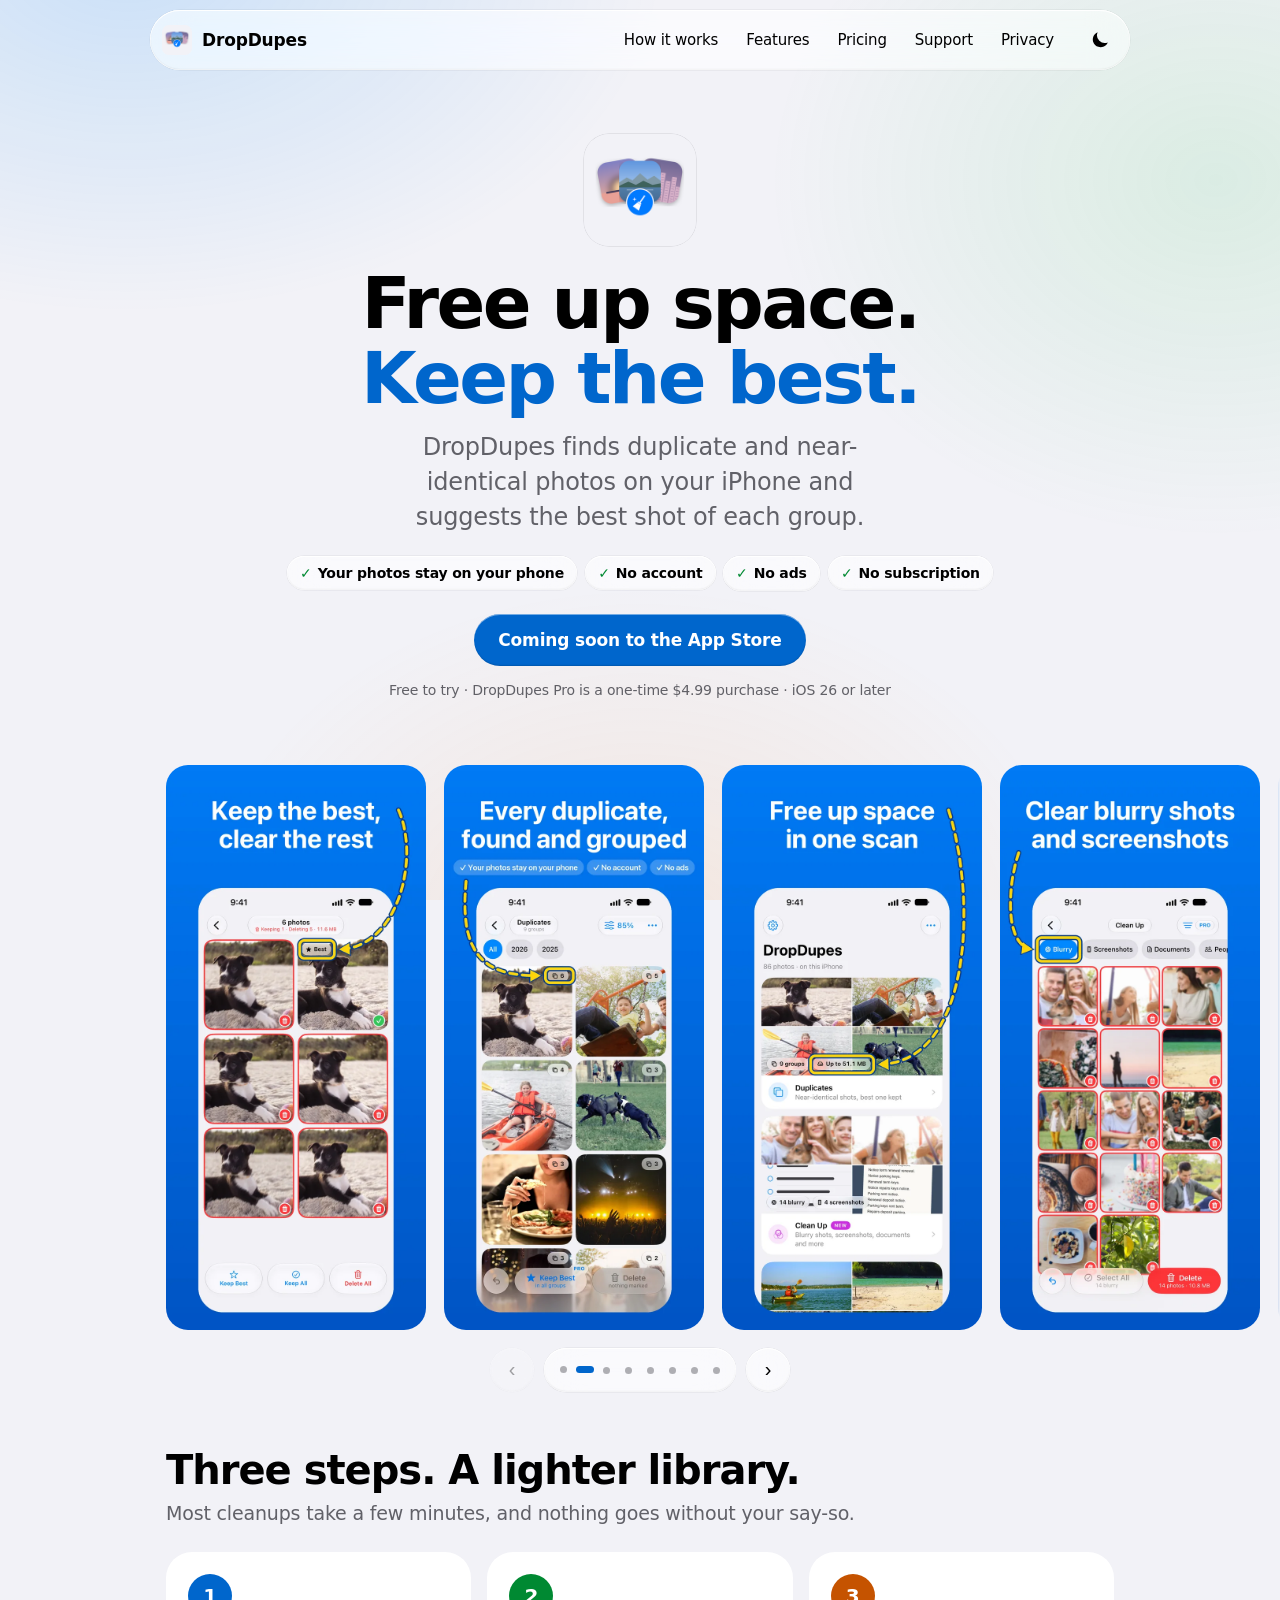
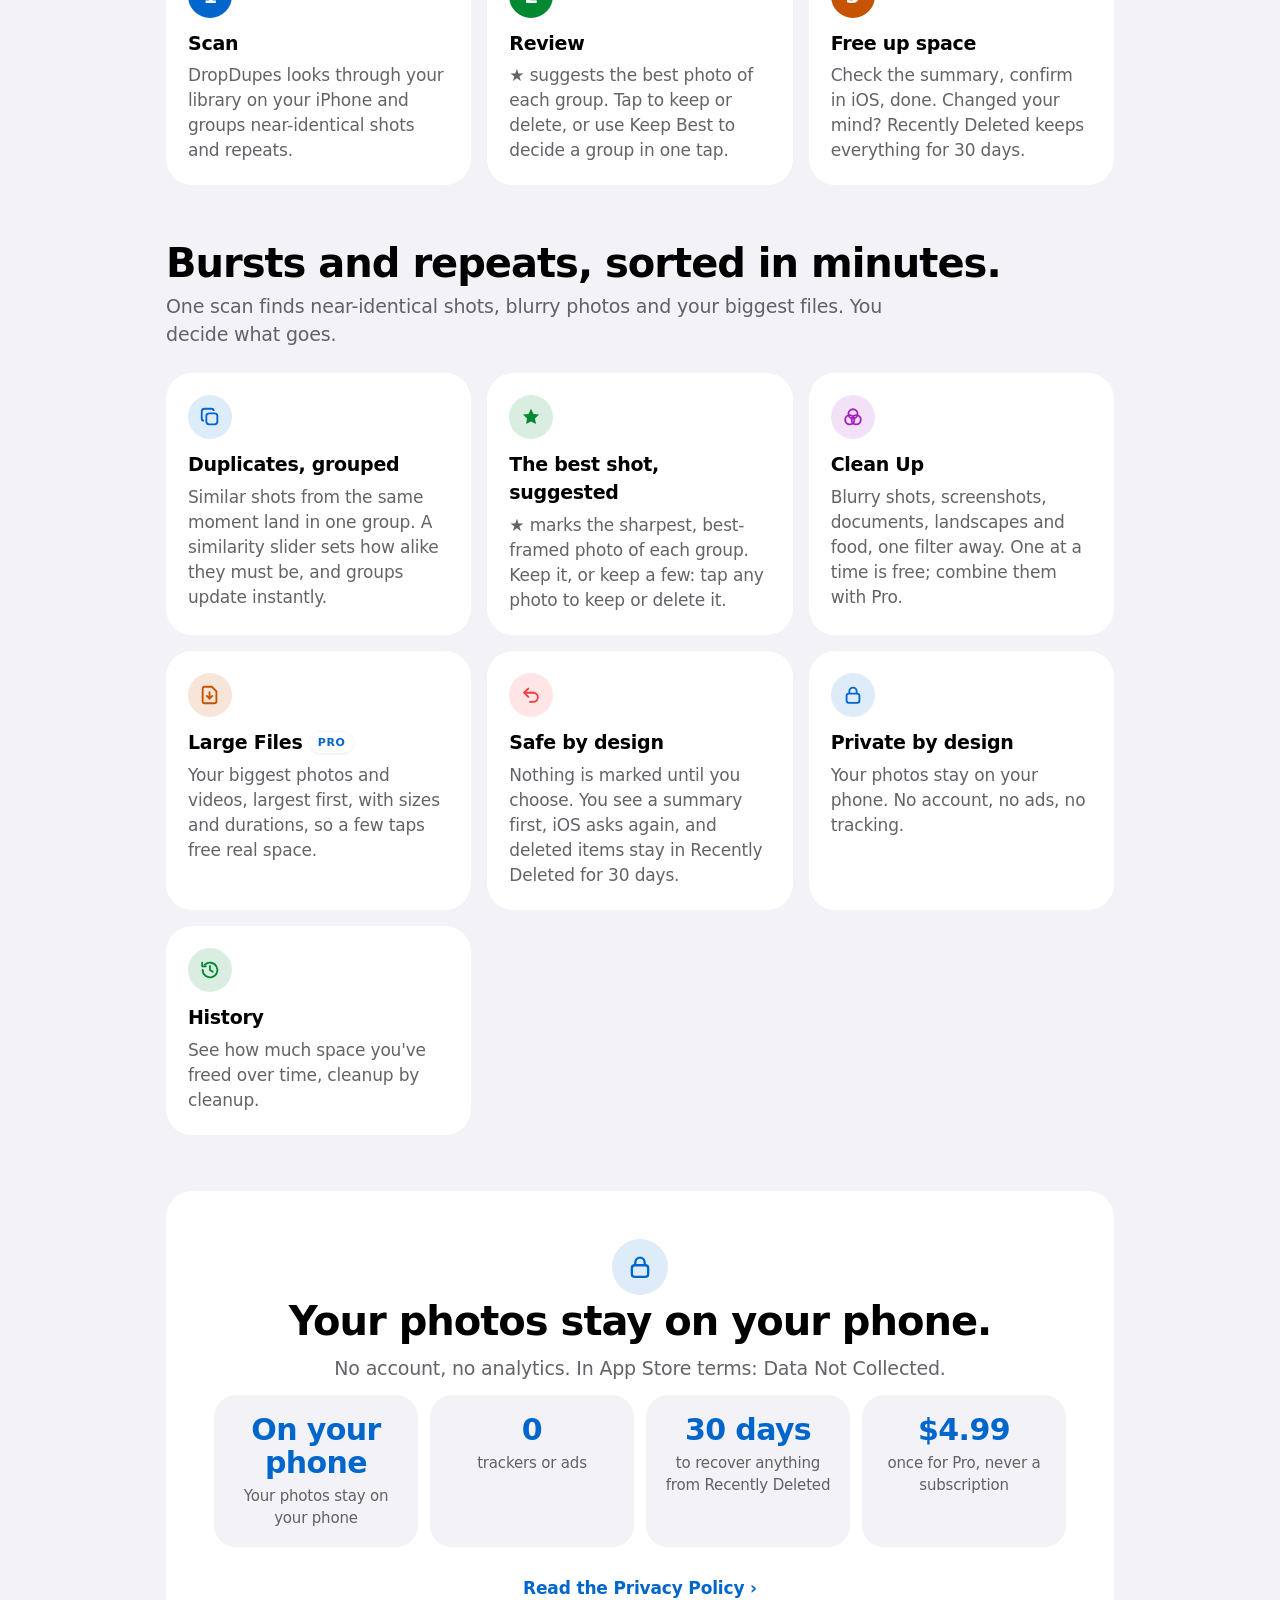
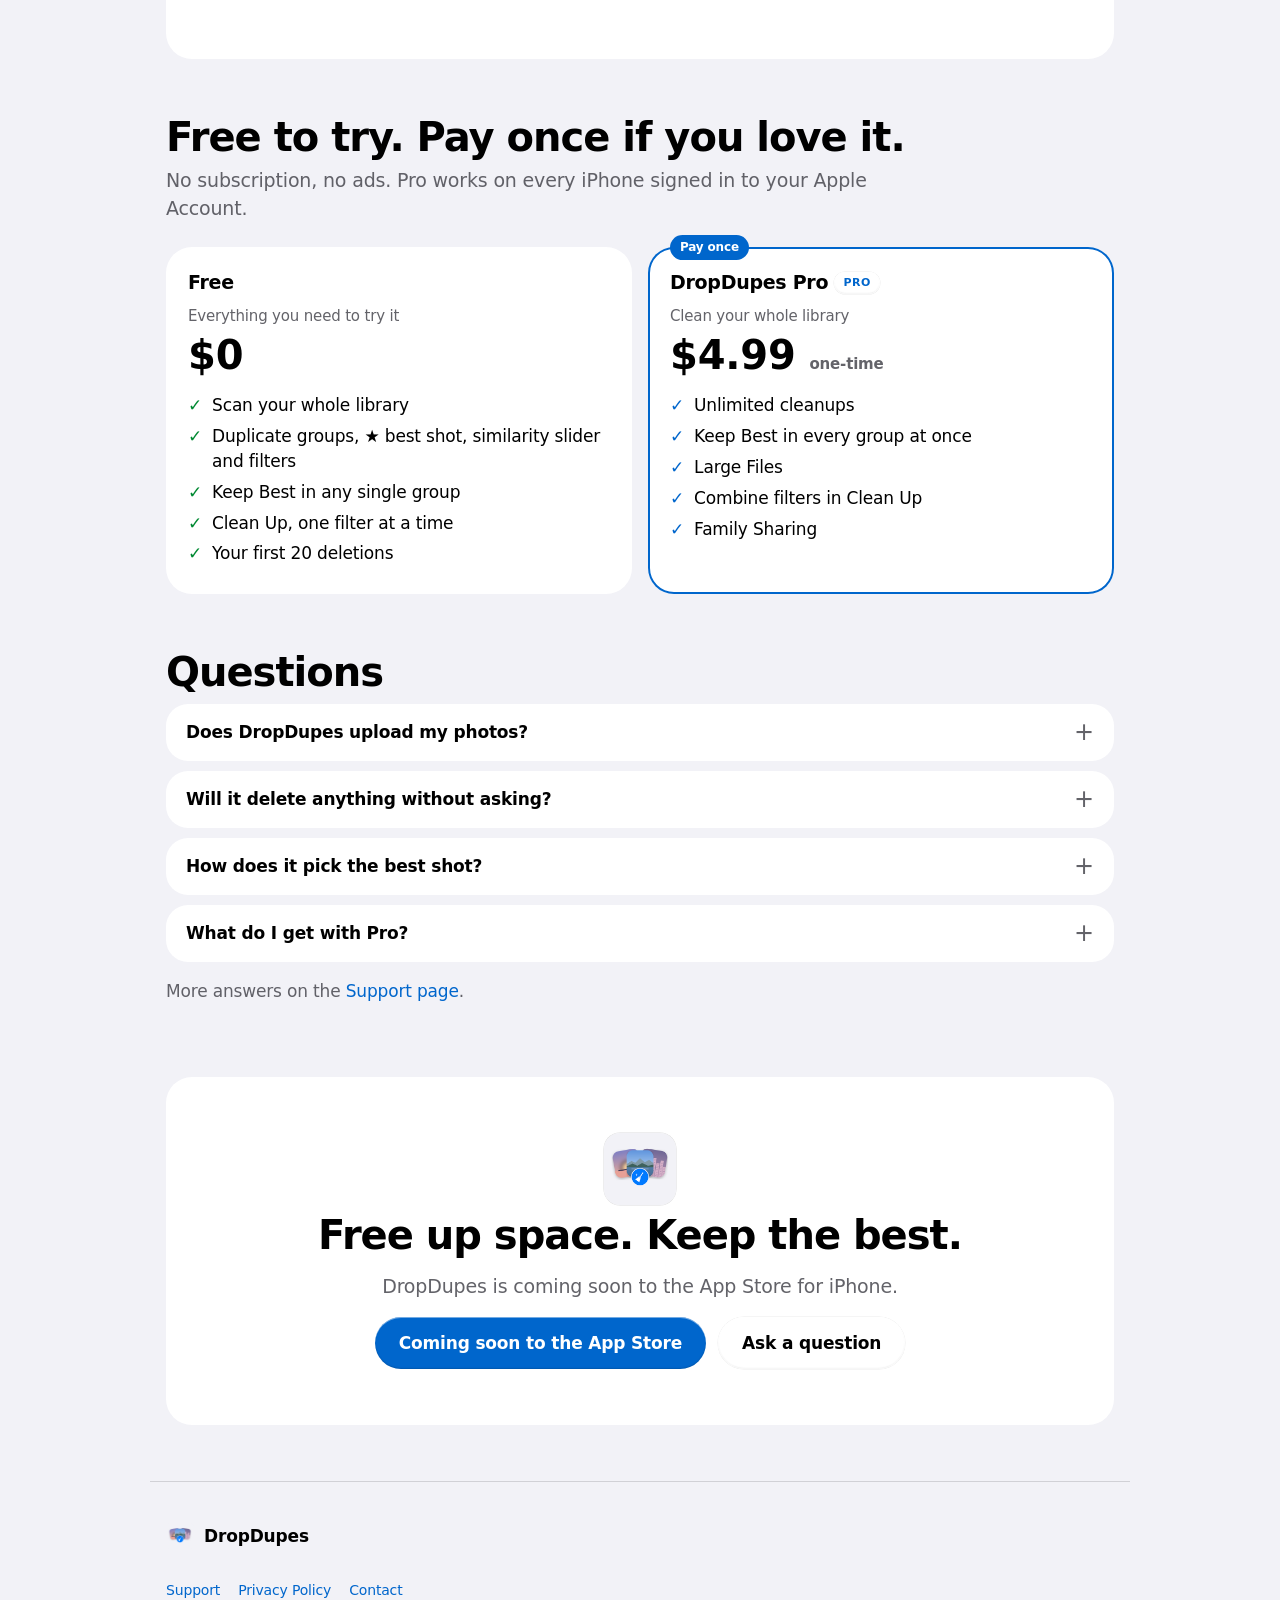
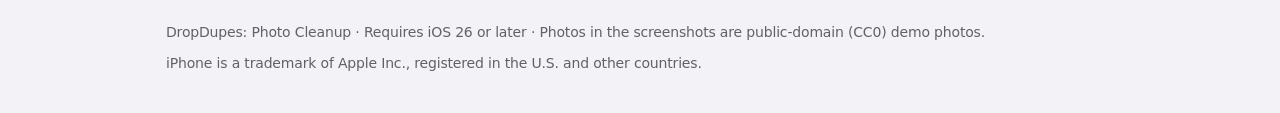
==== commit 9ce20822: "Site from burstwise-ios 5f99085" ====
--- a/index.html
+++ b/index.html
@@ -3,18 +3,19 @@
 <head>
 <meta charset="utf-8">
 <meta name="viewport" content="width=device-width, initial-scale=1, viewport-fit=cover">
-<title>Burstwise: Photo Cleaner for iPhone</title>
-<meta name="description" content="Burstwise finds duplicate and near-identical photos on your iPhone, suggests the best shot, and clears out your biggest photos and videos. Your photos stay on your phone.">
-<meta property="og:title" content="Burstwise: Photo Cleaner">
+<title>DropDupes: Photo Cleanup for iPhone</title>
+<meta name="description" content="DropDupes finds duplicate and near-identical photos on your iPhone, suggests the best shot, and clears out your biggest photos and videos. Your photos stay on your phone.">
+<meta property="og:title" content="DropDupes: Photo Cleanup">
 <meta property="og:description" content="Free up space: find near-identical shots, keep the best ones, and clear out your biggest photos and videos. Your photos stay on your phone.">
-<meta property="og:image" content="https://bar2133.github.io/burstwise/og-image.png">
+<meta property="og:image" content="https://bar2133.github.io/dropdupes/og-image.png">
 <meta property="og:image:width" content="1200">
 <meta property="og:image:height" content="630">
-<meta property="og:image:alt" content="Burstwise: Photo Cleaner app icon and screenshots">
+<meta property="og:image:alt" content="DropDupes: Photo Cleanup app icon and screenshots">
 <meta property="og:type" content="website">
-<meta property="og:site_name" content="Burstwise">
-<meta name="twitter:image" content="https://bar2133.github.io/burstwise/og-image.png">
-<meta property="og:url" content="https://bar2133.github.io/burstwise/">
+<meta property="og:site_name" content="DropDupes">
+<meta name="twitter:image" content="https://bar2133.github.io/dropdupes/og-image.png">
+<meta property="og:url" content="https://bar2133.github.io/dropdupes/">
+<link rel="canonical" href="https://bar2133.github.io/dropdupes/">
 <meta name="twitter:card" content="summary_large_image">
 <link rel="icon" href="icon.png">
 <link rel="apple-touch-icon" href="icon.png">
@@ -25,7 +26,7 @@
 <body>
 
 <header class="nav glass">
-  <a class="brand" href="#top"><img src="icon.png" alt="">Burstwise</a>
+  <a class="brand" href="#top"><img src="icon.png" alt="">DropDupes</a>
   <nav class="links" aria-label="Sections">
     <a href="#how" class="optional">How it works</a>
     <a href="#features" class="optional">Features</a>
@@ -38,9 +39,9 @@
 
 <main id="top">
   <div class="wrap hero">
-    <img class="icon" src="icon.png" alt="Burstwise app icon" width="112" height="112">
+    <img class="icon" src="icon.png" alt="DropDupes app icon" width="112" height="112">
     <h1>Free up space.<br><span class="accent">Keep the best.</span></h1>
-    <p class="sub">Burstwise finds duplicate and near-identical photos on your iPhone and suggests the best shot of each group.</p>
+    <p class="sub">DropDupes finds duplicate and near-identical photos on your iPhone and suggests the best shot of each group.</p>
     <div class="chips">
       <span class="chip glass"><span class="tick">✓</span>Your photos stay on your phone</span>
       <span class="chip glass"><span class="tick">✓</span>No account</span>
@@ -54,7 +55,7 @@
         Coming soon to the App Store
       </a>
     </div>
-    <p class="price-note">Free to try · Burstwise Pro is a one-time $4.99 purchase · iOS 26 or later</p>
+    <p class="price-note">Free to try · DropDupes Pro is a one-time $4.99 purchase · iOS 26 or later</p>
   </div>
 
   <div class="shots" aria-label="Screenshots">
@@ -82,7 +83,7 @@
       <li class="card">
         <span class="num">1</span>
         <h3>Scan</h3>
-        <p>Burstwise looks through your library on your iPhone and groups near-identical shots and repeats.</p>
+        <p>DropDupes looks through your library on your iPhone and groups near-identical shots and repeats.</p>
       </li>
       <li class="card">
         <span class="num">2</span>
@@ -114,7 +115,7 @@
       <div class="card">
         <span class="sf purple"><svg viewBox="0 0 24 24" aria-hidden="true"><circle cx="12" cy="8.5" r="5" fill="none" stroke="currentColor" stroke-width="2"/><circle cx="8.5" cy="15" r="5" fill="none" stroke="currentColor" stroke-width="2"/><circle cx="15.5" cy="15" r="5" fill="none" stroke="currentColor" stroke-width="2"/></svg></span>
         <h3>Clean Up</h3>
-        <p>Blurry shots, screenshots, documents, people, landscapes and food, one filter away. One at a time is free; combine them with Pro.</p>
+        <p>Blurry shots, screenshots, documents, landscapes and food, one filter away. One at a time is free; combine them with Pro.</p>
       </div>
       <div class="card">
         <span class="sf orange"><svg viewBox="0 0 24 24" aria-hidden="true"><path d="M6 3h8l5 5v11a2 2 0 0 1-2 2H6a2 2 0 0 1-2-2V5a2 2 0 0 1 2-2z" fill="none" stroke="currentColor" stroke-width="2"/><path d="M11.5 9v7m-3-3 3 3 3-3" fill="none" stroke="currentColor" stroke-width="2" stroke-linecap="round" stroke-linejoin="round"/></svg></span>
@@ -172,7 +173,7 @@
       </div>
       <div class="card plan pro">
         <span class="badge">Pay once</span>
-        <h3>Burstwise Pro <span class="pro-chip glass">PRO</span></h3>
+        <h3>DropDupes Pro <span class="pro-chip glass">PRO</span></h3>
         <p class="plan-sub">Clean your whole library</p>
         <div class="price">$4.99 <span class="per">one-time</span></div>
         <ul class="ticks">
@@ -188,7 +189,7 @@
 
   <section id="faq" class="wrap">
     <h2>Questions</h2>
-    <details><summary>Does Burstwise upload my photos?</summary><p>No. Your photos stay on your phone. Burstwise collects no data. See the <a href="privacy.html">Privacy Policy</a>.</p></details>
+    <details><summary>Does DropDupes upload my photos?</summary><p>No. Your photos stay on your phone. DropDupes collects no data. See the <a href="privacy.html">Privacy Policy</a>.</p></details>
     <details><summary>Will it delete anything without asking?</summary><p>No. You see a summary first, then iOS asks you to confirm. Deleted items go to Photos › Recently Deleted for 30 days.</p></details>
     <details><summary>How does it pick the best shot?</summary><p>It prefers favorites, then photos without letterboxing, then the sharper, higher-resolution one. It's only a suggestion (★): you decide what to keep.</p></details>
     <details><summary>What do I get with Pro?</summary><p>A one-time purchase that unlocks unlimited cleanups, Keep Best in every group at once, Large Files, and combined filters in Clean Up. Restore it on any iPhone with the same Apple Account.</p></details>
@@ -199,7 +200,7 @@
     <div class="card cta-band">
       <img src="icon.png" alt="" width="72" height="72">
       <h2>Free up space. Keep the best.</h2>
-      <p class="lead">Burstwise is coming soon to the App Store for iPhone.</p>
+      <p class="lead">DropDupes is coming soon to the App Store for iPhone.</p>
       <div class="cta">
         <span class="btn prominent">
           Coming soon to the App Store
@@ -211,9 +212,9 @@
 </main>
 
 <footer class="wrap foot">
-  <a class="brand" href="#top"><img src="icon.png" alt="" width="28" height="28">Burstwise</a>
+  <a class="brand" href="#top"><img src="icon.png" alt="" width="28" height="28">DropDupes</a>
   <nav aria-label="Footer"><a href="support.html">Support</a><a href="privacy.html">Privacy Policy</a><a href="mailto:bar2133@gmail.com">Contact</a></nav>
-  <span>Burstwise: Photo Cleaner · Requires iOS 26 or later · Photos in the screenshots are public-domain (CC0) demo photos.</span>
+  <span>DropDupes: Photo Cleanup · Requires iOS 26 or later · Photos in the screenshots are public-domain (CC0) demo photos.</span>
   <span>iPhone is a trademark of Apple Inc., registered in the U.S. and other countries.</span>
 </footer>
 
--- a/style.css
+++ b/style.css
@@ -1,4 +1,4 @@
-/* Burstwise site — iOS 26/27 look: system colors, SF Pro (system font on Apple devices), Liquid Glass for the
+/* DropDupes site — iOS 26/27 look: system colors, SF Pro (system font on Apple devices), Liquid Glass for the
    floating controls only (nav bar, chips, buttons), content cards solid. Light and dark. */
 :root {
   interpolate-size: allow-keywords; /* lets FAQ answers animate to their natural height */
